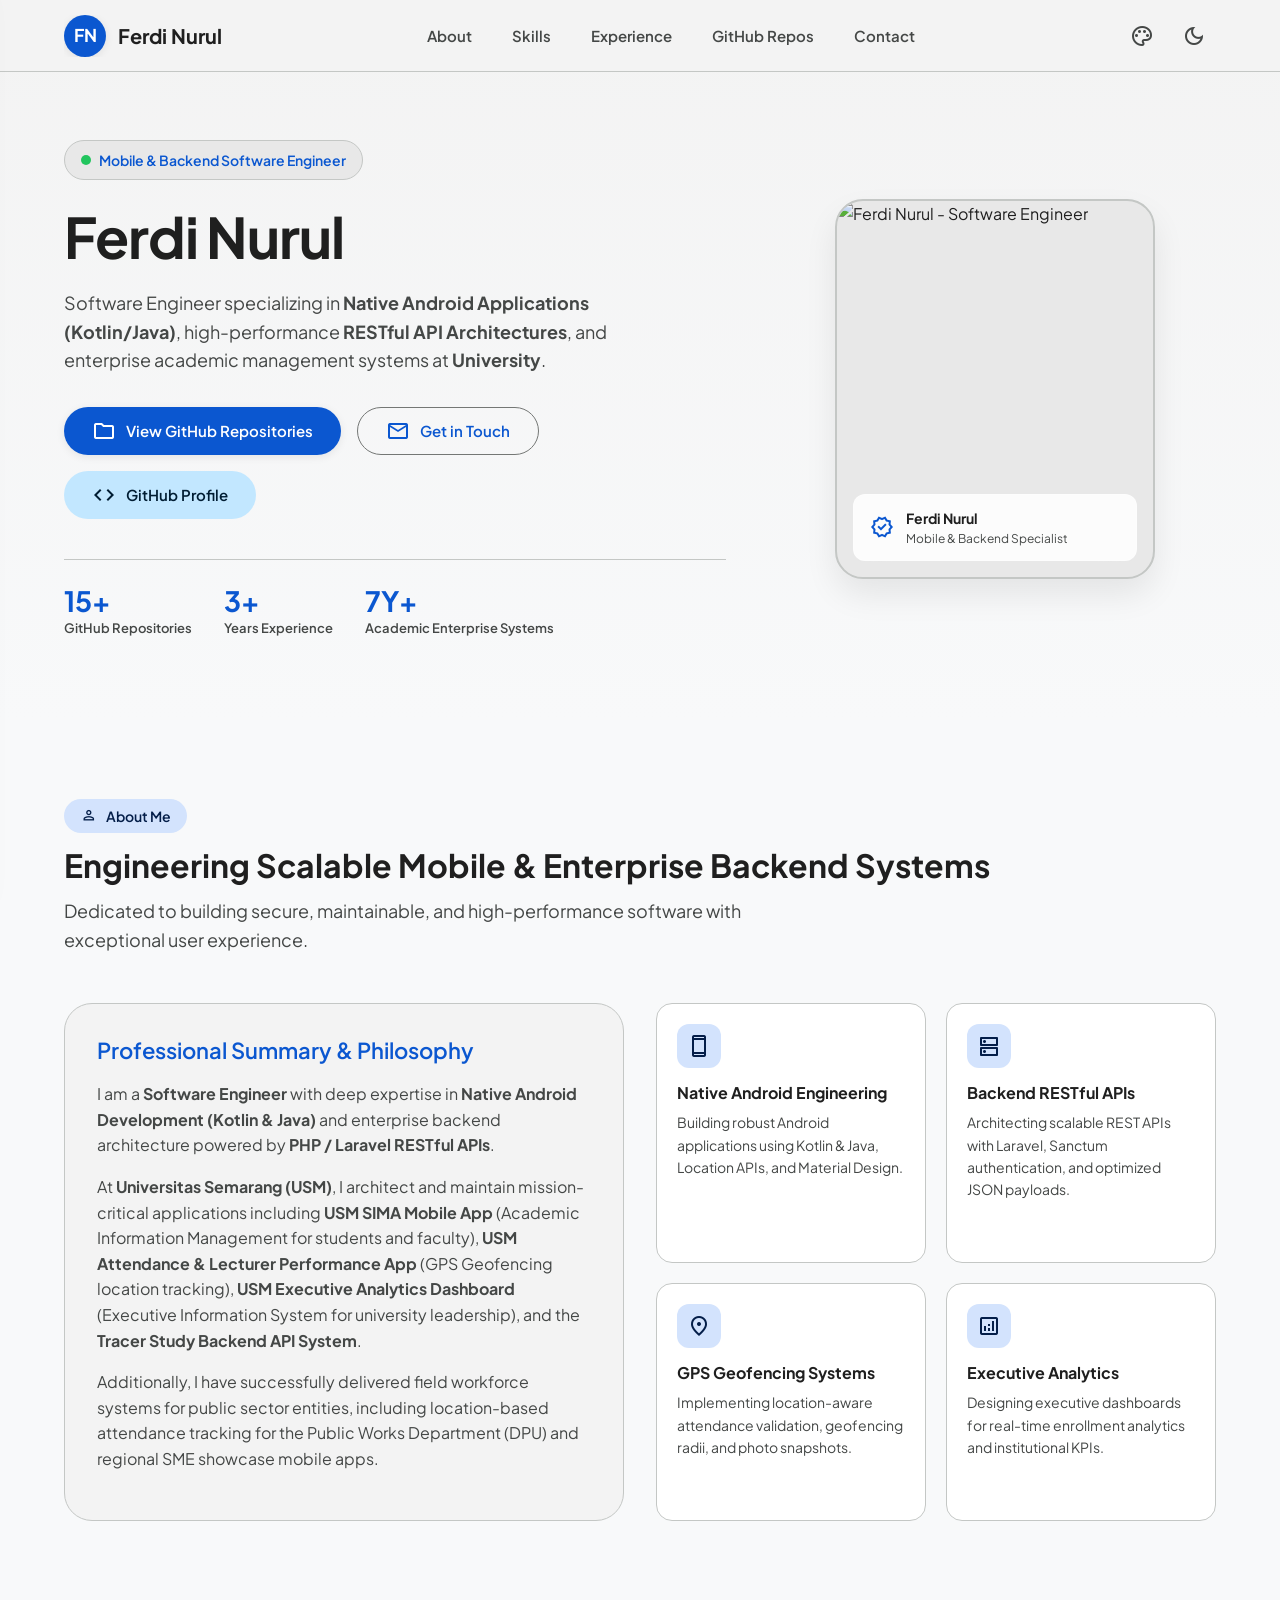
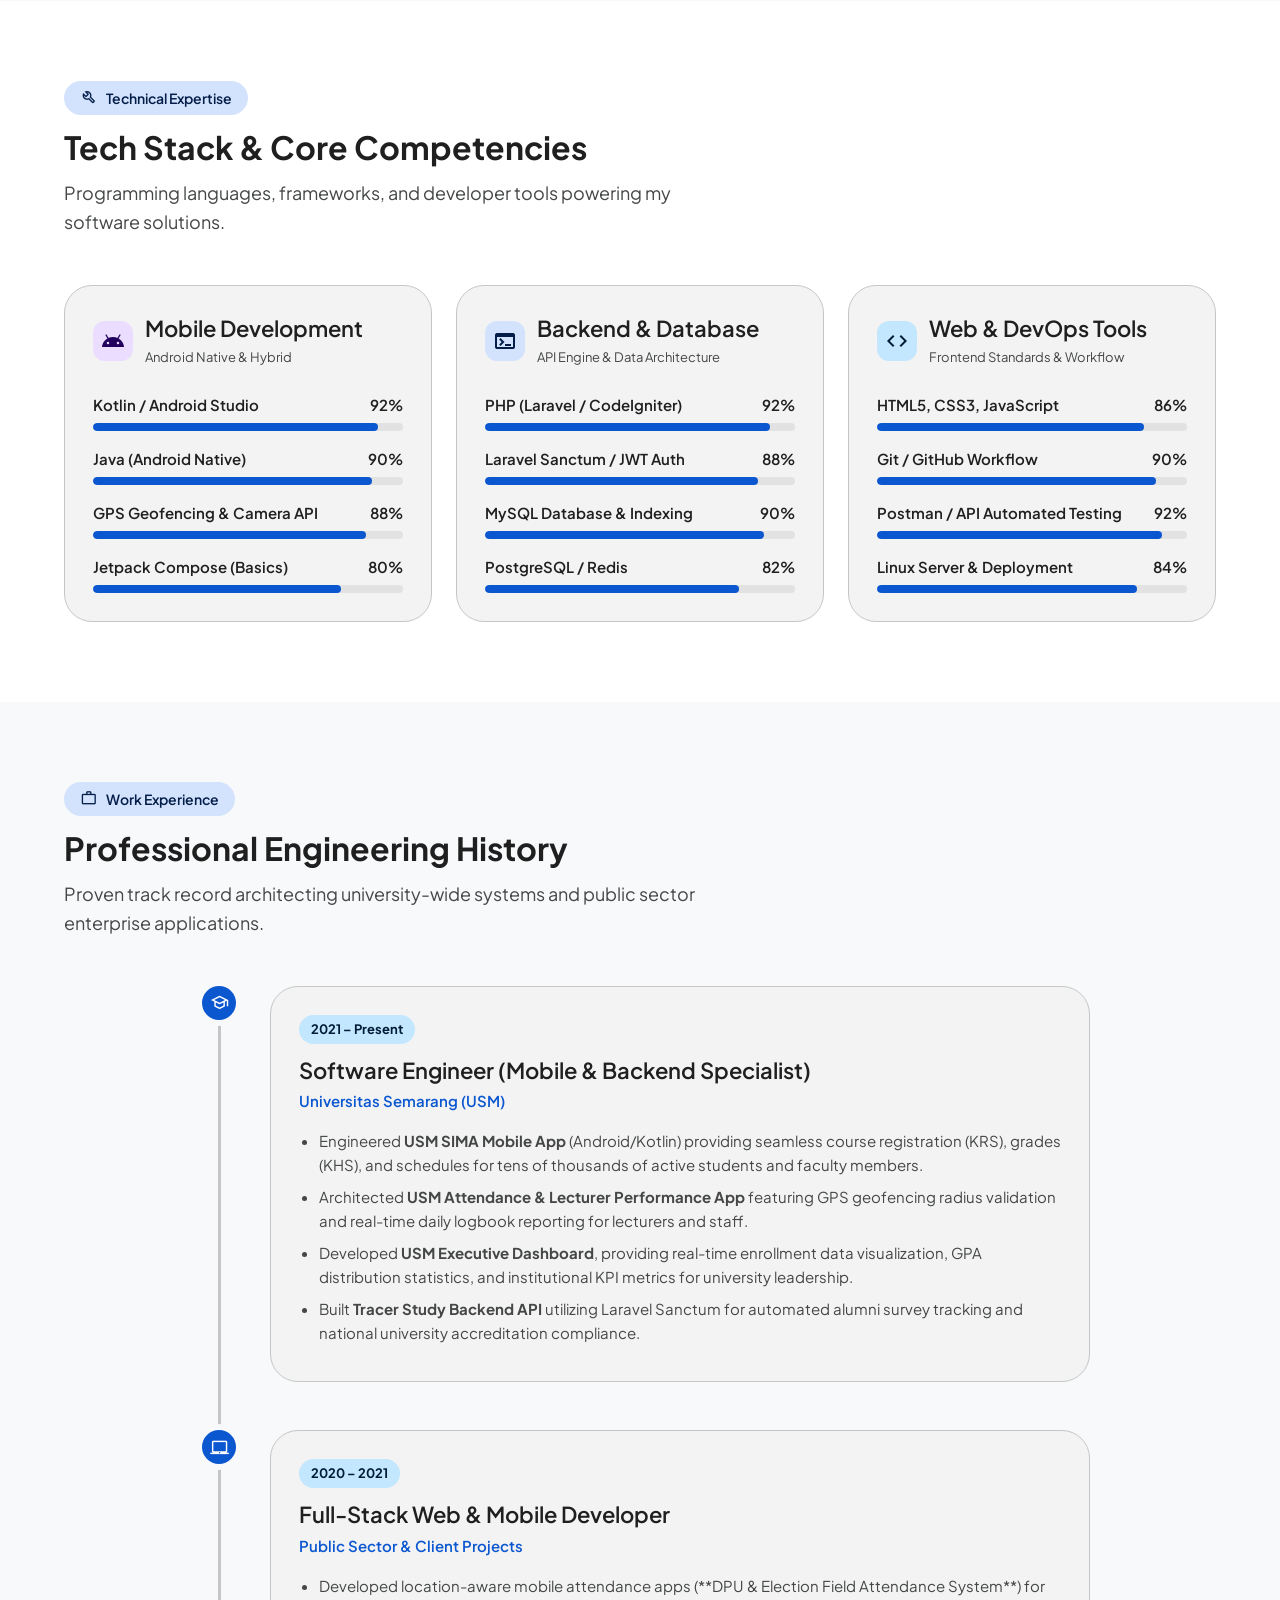
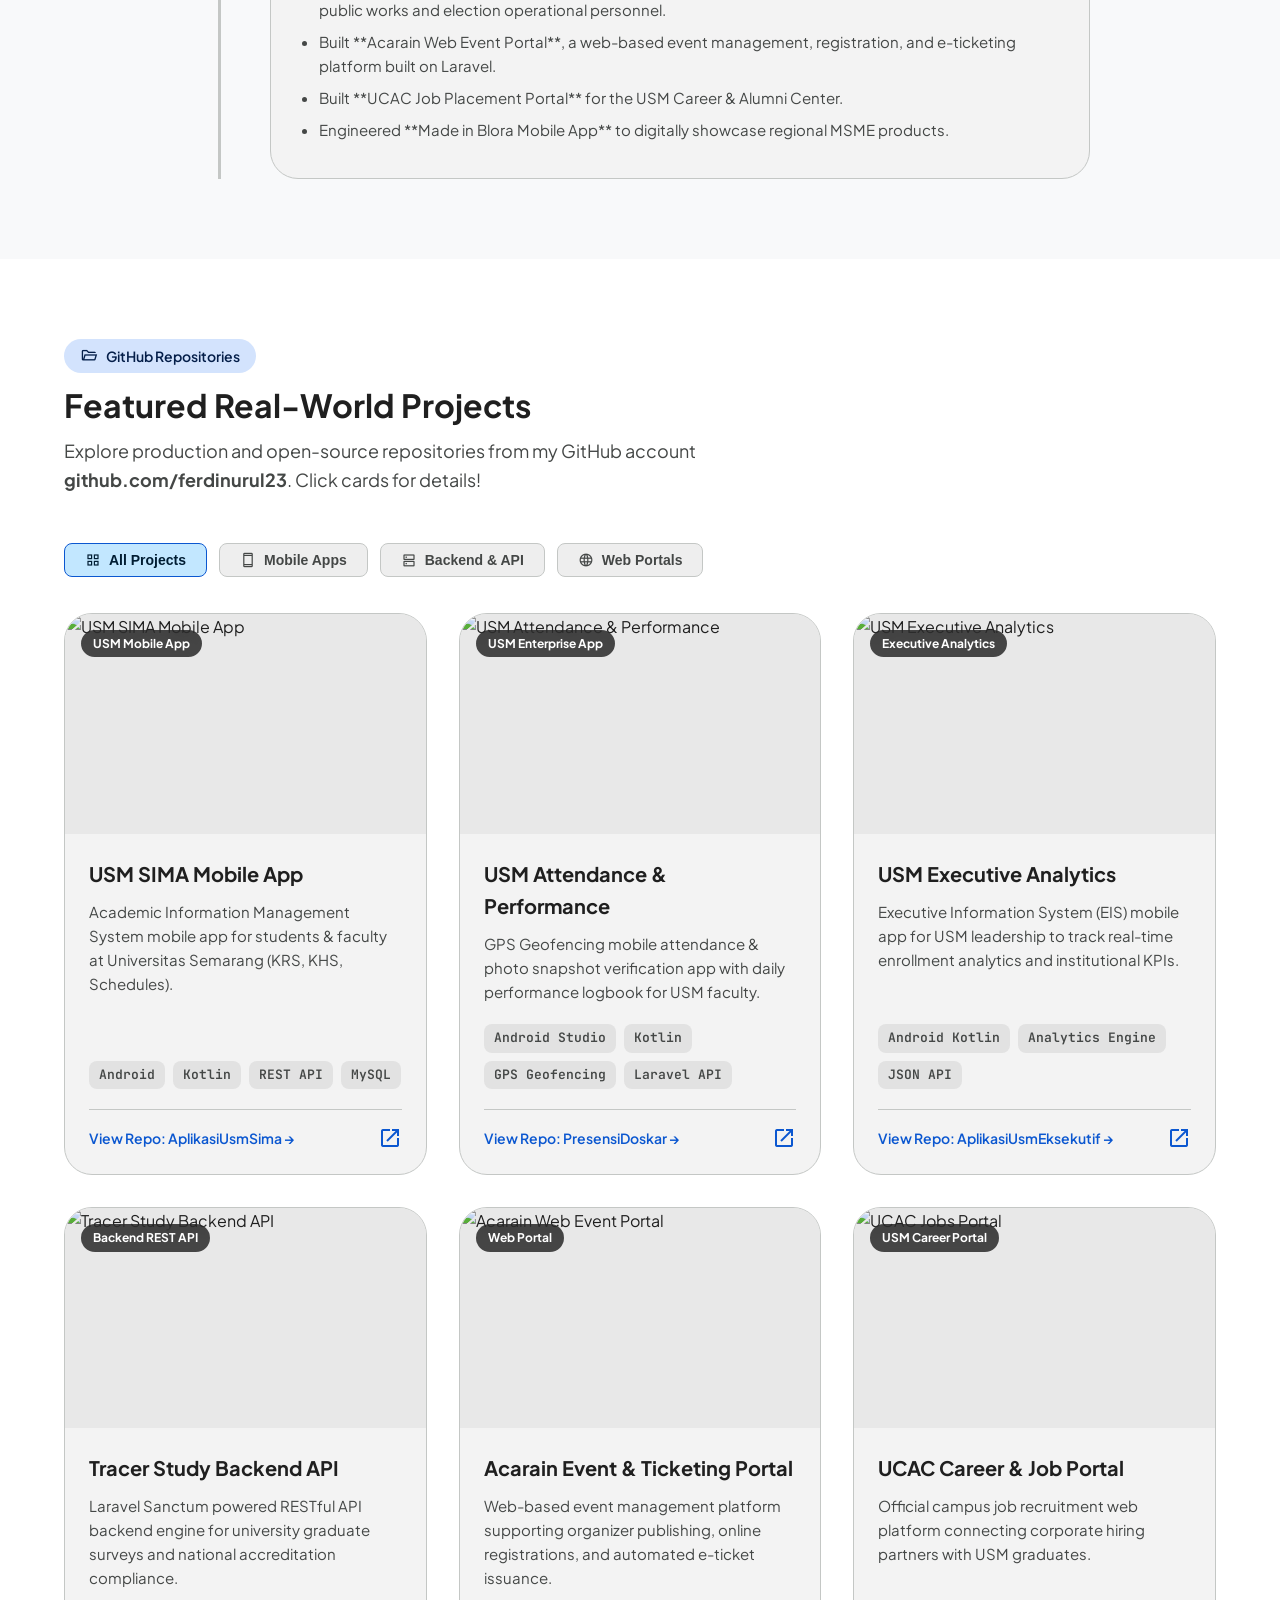
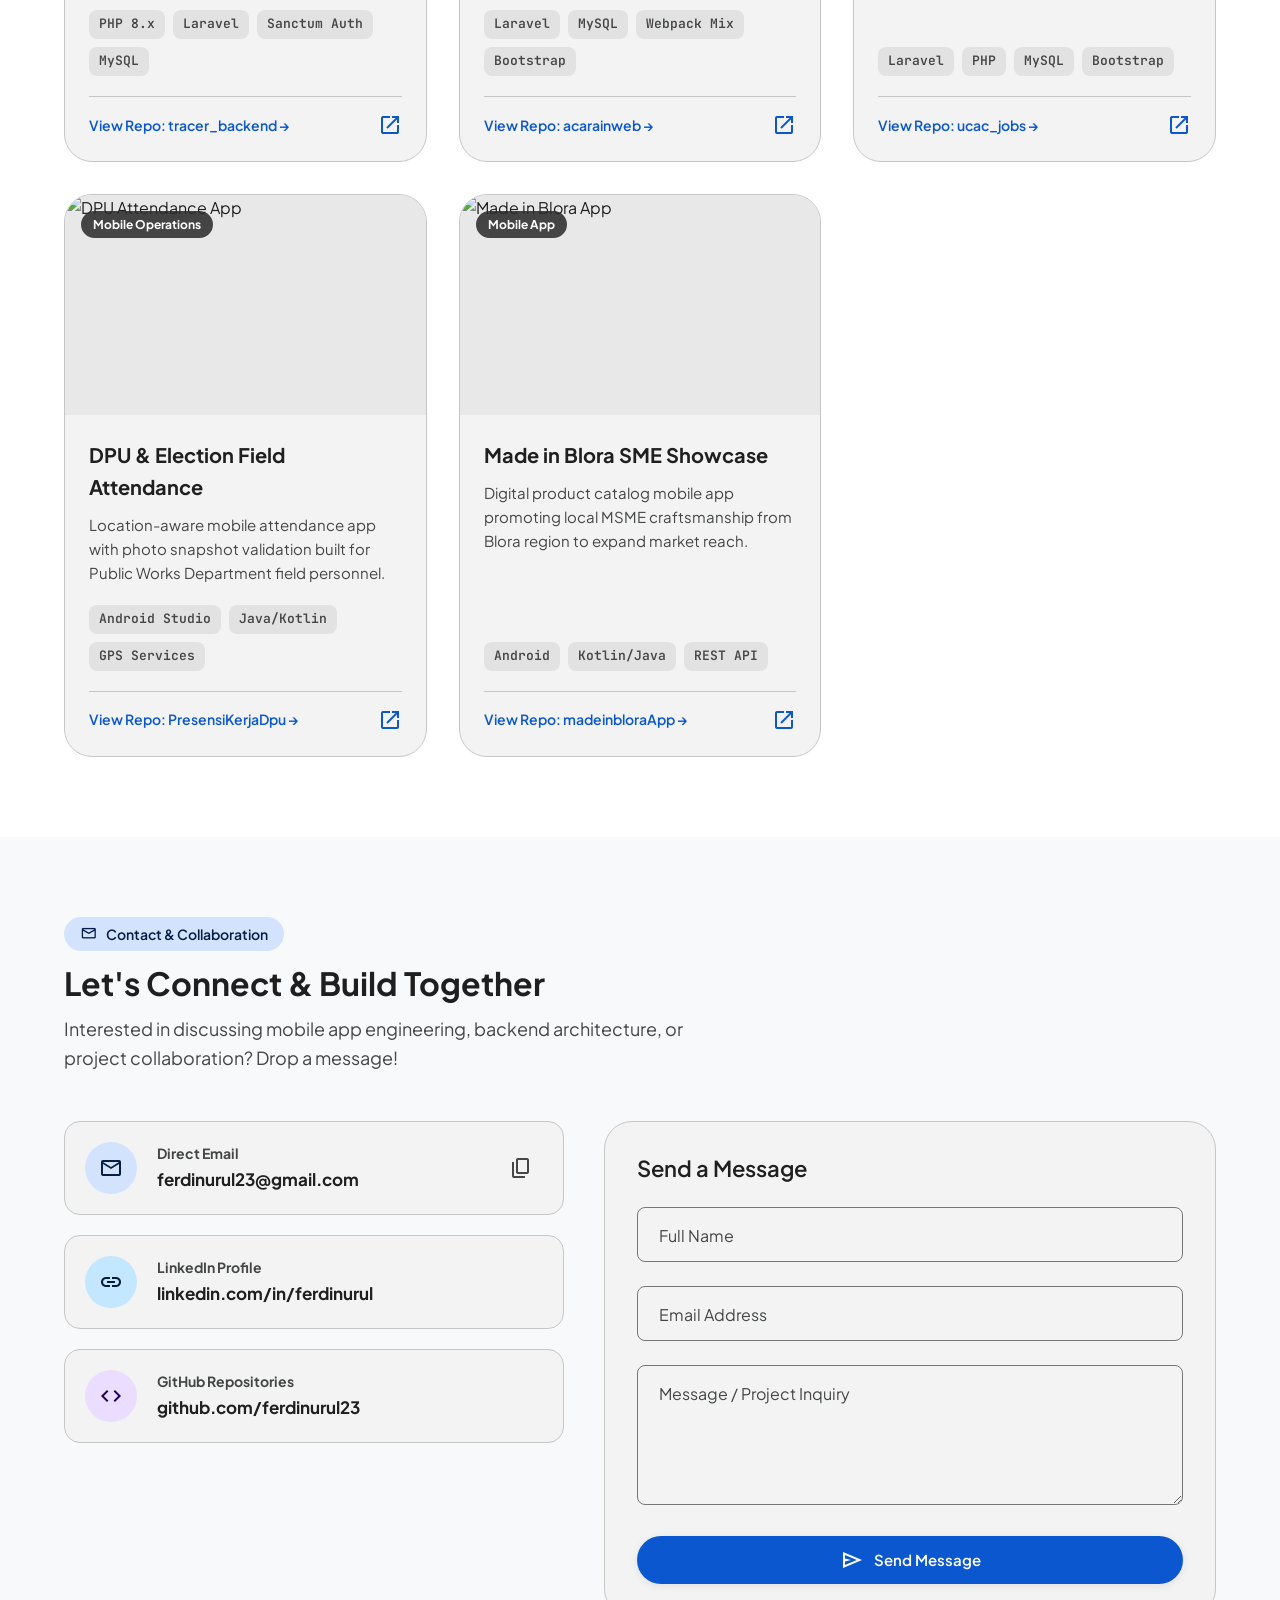
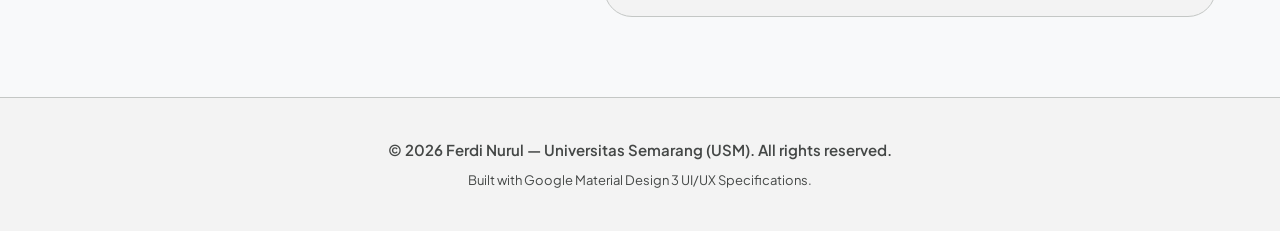
==== index.html @ 30268e29 "Remove unused images and update portfolio thumbnails in index.html" ====
<!DOCTYPE html>
<html lang="en">
<head>
  <meta charset="UTF-8" />
  <meta name="viewport" content="width=device-width, initial-scale=1.0" />
  <meta name="description" content="Professional Portfolio of Ferdi Nurul - Software Engineer specializing in Native Android Development (Kotlin/Java), Enterprise Backend Systems, and High-Performance RESTful APIs." />
  <meta name="keywords" content="Ferdi Nurul, Software Engineer, Mobile Developer, Backend Engineer, Android, Kotlin, Laravel, PHP, REST API, Indonesia, Portfolio" />
  <meta name="author" content="Ferdi Nurul" />

  <!-- Open Graph / Social Media -->
  <meta property="og:type" content="website" />
  <meta property="og:url" content="https://ferdinurul23.github.io/" />
  <meta property="og:title" content="Ferdi Nurul Portfolio" />
  <meta property="og:description" content="Professional Portfolio of Ferdi Nurul - Software Engineer specializing in Native Android Development (Kotlin/Java), Enterprise Backend Systems, and High-Performance RESTful APIs." />
  <meta property="og:image" content="https://ferdinurul23.github.io/assets/img/profile2.png" />

  <title>Ferdi Nurul</title>

  <!-- Google Fonts & Material Symbols -->
  <link rel="preconnect" href="https://fonts.googleapis.com">
  <link rel="preconnect" href="https://fonts.gstatic.com" crossorigin>
  <link href="https://fonts.googleapis.com/css2?family=JetBrains+Mono:wght@400;600&family=Plus+Jakarta+Sans:wght@400;500;600;700;800&display=swap" rel="stylesheet">
  <link rel="stylesheet" href="https://fonts.googleapis.com/css2?family=Material+Symbols+Outlined:opsz,wght,FILL,GRAD@24,400,0,0" />

  <!-- Material Design 3 Design System -->
  <link rel="stylesheet" href="assets/css/style.css" />

  <!-- Schema.org Person Structured Data -->
  <script type="application/ld+json">
  {
    "@context": "https://schema.org",
    "@type": "Person",
    "name": "Ferdi Nurul",
    "jobTitle": "Software Engineer (Mobile & Backend Specialist)",
    "worksFor": {
      "@type": "EducationalOrganization",
      "name": "Universitas Semarang"
    },
    "url": "https://ferdinurul23.github.io/",
    "sameAs": [
      "https://www.linkedin.com/in/ferdinurul/",
      "https://github.com/ferdinurul23"
    ],
    "knowsAbout": ["Android Development", "Kotlin", "Java", "PHP", "Laravel", "REST API", "MySQL", "PostgreSQL", "Geofencing GPS"]
  }
  </script>
</head>
<body>

  <!-- ==========================================
       1. M3 TOP APP BAR & NAVIGATION
       ========================================== -->
  <header id="top-app-bar" class="md-top-app-bar">
    <div class="container top-bar-container">
      <a href="#hero" class="brand-logo md-ripple">
        <div class="logo-avatar">FN</div>
        <span>Ferdi Nurul</span>
      </a>

      <!-- Desktop Navigation Links -->
      <nav aria-label="Main Navigation">
        <ul class="nav-links">
          <li><a href="#about" class="nav-link md-ripple">About</a></li>
          <li><a href="#skills" class="nav-link md-ripple">Skills</a></li>
          <li><a href="#experience" class="nav-link md-ripple">Experience</a></li>
          <li><a href="#projects" class="nav-link md-ripple">GitHub Repos</a></li>
          <li><a href="#contact" class="nav-link md-ripple">Contact</a></li>
        </ul>
      </nav>

      <!-- Action Buttons -->
      <div class="top-actions">
        <button id="palette-btn" class="icon-btn md-ripple" title="Select Material You Color Theme" aria-label="Select Material You Color Theme">
          <span class="material-symbols-outlined">palette</span>
        </button>

        <!-- Dynamic Color Popover Menu -->
        <div id="palette-popover" class="palette-popover">
          <button class="palette-item md-ripple" data-palette-val="default">
            <span class="color-dot" style="background: #0b57d0;"></span>
            <span>Google Blue</span>
          </button>
          <button class="palette-item md-ripple" data-palette-val="teal">
            <span class="color-dot" style="background: #006a60;"></span>
            <span>Cyan Teal</span>
          </button>
          <button class="palette-item md-ripple" data-palette-val="emerald">
            <span class="color-dot" style="background: #1b6c43;"></span>
            <span>Emerald Green</span>
          </button>
          <button class="palette-item md-ripple" data-palette-val="purple">
            <span class="color-dot" style="background: #6750a4;"></span>
            <span>Royal Purple</span>
          </button>
          <button class="palette-item md-ripple" data-palette-val="amber">
            <span class="color-dot" style="background: #7a5900;"></span>
            <span>Warm Amber</span>
          </button>
        </div>

        <button id="theme-toggle-btn" class="icon-btn md-ripple" title="Toggle Light/Dark Theme" aria-label="Toggle Theme Mode">
          <span id="theme-toggle-icon" class="material-symbols-outlined">dark_mode</span>
        </button>

        <button id="mobile-drawer-toggle" class="icon-btn mobile-nav-toggle md-ripple" aria-label="Open Mobile Menu">
          <span class="material-symbols-outlined">menu</span>
        </button>
      </div>
    </div>
  </header>

  <!-- Mobile Navigation Drawer -->
  <div id="mobile-drawer-scrim" class="mobile-drawer-scrim"></div>
  <aside id="mobile-drawer" class="mobile-drawer">
    <div class="brand-logo" style="margin-bottom: 16px;">
      <div class="logo-avatar">FN</div>
      <span>Ferdi Nurul</span>
    </div>
    <a href="#about" class="nav-link drawer-link md-ripple">About</a>
    <a href="#skills" class="nav-link drawer-link md-ripple">Skills</a>
    <a href="#experience" class="nav-link drawer-link md-ripple">Experience</a>
    <a href="#projects" class="nav-link drawer-link md-ripple">GitHub Repos</a>
    <a href="#contact" class="nav-link drawer-link md-ripple">Contact</a>
  </aside>

  <!-- ==========================================
       2. HERO SECTION
       ========================================== -->
  <section id="hero" class="hero-section">
    <div class="container hero-grid">
      
      <!-- Text & Call to Action -->
      <div class="hero-text-content">
        <div class="status-badge">
          <span class="pulse-dot"></span>
          <span>Mobile & Backend Software Engineer</span>
        </div>

        <h1 class="md-display-large hero-headline">
          Ferdi Nurul
        </h1>

        <p class="md-body-large hero-subtitle">
          Software Engineer specializing in <strong>Native Android Applications (Kotlin/Java)</strong>, 
          high-performance <strong>RESTful API Architectures</strong>, and enterprise academic management systems at <strong>University</strong>.
        </p>

        <div class="hero-cta-group">
          <a href="#projects" class="btn-m3 btn-m3-filled md-ripple">
            <span class="material-symbols-outlined">folder</span>
            <span>View GitHub Repositories</span>
          </a>
          <a href="#contact" class="btn-m3 btn-m3-outlined md-ripple">
            <span class="material-symbols-outlined">mail</span>
            <span>Get in Touch</span>
          </a>
          <a href="https://github.com/ferdinurul23" target="_blank" class="btn-m3 btn-m3-tonal md-ripple" rel="noopener noreferrer">
            <span class="material-symbols-outlined">code</span>
            <span>GitHub Profile</span>
          </a>
        </div>

        <!-- Quick Stats -->
        <div class="hero-stats">
          <div class="stat-item">
            <span class="stat-number">15+</span>
            <span class="stat-label">GitHub Repositories</span>
          </div>
          <div class="stat-item">
            <span class="stat-number">3+</span>
            <span class="stat-label">Years Experience</span>
          </div>
          <div class="stat-item">
            <span class="stat-number">7Y+</span>
            <span class="stat-label">Academic Enterprise Systems</span>
          </div>
        </div>
      </div>

      <!-- Profile Visual Card -->
      <div class="hero-avatar-card">
        <div class="avatar-wrapper">
          <img src="assets/img/profile2.png" alt="Ferdi Nurul - Software Engineer" class="avatar-img" />
          <div class="avatar-badge">
            <span class="material-symbols-outlined" style="color: var(--md-sys-color-primary);">verified</span>
            <div>
              <div style="font-weight: 700; font-size: 0.875rem;">Ferdi Nurul</div>
              <div style="font-size: 0.75rem; color: var(--md-sys-color-on-surface-variant);">Mobile & Backend Specialist</div>
            </div>
          </div>
        </div>
      </div>

    </div>
  </section>

  <!-- ==========================================
       3. ABOUT SECTION ("ABOUT ME")
       ========================================== -->
  <section id="about" class="section">
    <div class="container">
      <div class="section-title-wrap">
        <div class="section-badge">
          <span class="material-symbols-outlined" style="font-size: 1.1rem;">person</span>
          <span>About Me</span>
        </div>
        <h2 class="md-headline-large section-title">Engineering Scalable Mobile & Enterprise Backend Systems</h2>
        <p class="md-body-large section-subtitle">
          Dedicated to building secure, maintainable, and high-performance software with exceptional user experience.
        </p>
      </div>

      <div class="about-grid">
        <!-- Bio Card -->
        <div class="m3-card about-bio">
          <h3 class="md-title-large" style="margin-bottom: 16px; color: var(--md-sys-color-primary);">
            Professional Summary & Philosophy
          </h3>
          <p>
            I am a <strong>Software Engineer</strong> with deep expertise in <strong>Native Android Development (Kotlin & Java)</strong> and enterprise backend architecture powered by <strong>PHP / Laravel RESTful APIs</strong>.
          </p>
          <p>
            At <strong>Universitas Semarang (USM)</strong>, I architect and maintain mission-critical applications including <strong>USM SIMA Mobile App</strong> (Academic Information Management for students and faculty), <strong>USM Attendance & Lecturer Performance App</strong> (GPS Geofencing location tracking), <strong>USM Executive Analytics Dashboard</strong> (Executive Information System for university leadership), and the <strong>Tracer Study Backend API System</strong>.
          </p>
          <p>
            Additionally, I have successfully delivered field workforce systems for public sector entities, including location-based attendance tracking for the Public Works Department (DPU) and regional SME showcase mobile apps.
          </p>
        </div>

        <!-- Core Strengths Grid -->
        <div class="highlights-grid">
          <div class="highlight-item">
            <div class="highlight-icon">
              <span class="material-symbols-outlined">smartphone</span>
            </div>
            <h4 class="highlight-title">Native Android Engineering</h4>
            <p class="highlight-desc">Building robust Android applications using Kotlin & Java, Location APIs, and Material Design.</p>
          </div>

          <div class="highlight-item">
            <div class="highlight-icon">
              <span class="material-symbols-outlined">dns</span>
            </div>
            <h4 class="highlight-title">Backend RESTful APIs</h4>
            <p class="highlight-desc">Architecting scalable REST APIs with Laravel, Sanctum authentication, and optimized JSON payloads.</p>
          </div>

          <div class="highlight-item">
            <div class="highlight-icon">
              <span class="material-symbols-outlined">location_on</span>
            </div>
            <h4 class="highlight-title">GPS Geofencing Systems</h4>
            <p class="highlight-desc">Implementing location-aware attendance validation, geofencing radii, and photo snapshots.</p>
          </div>

          <div class="highlight-item">
            <div class="highlight-icon">
              <span class="material-symbols-outlined">analytics</span>
            </div>
            <h4 class="highlight-title">Executive Analytics</h4>
            <p class="highlight-desc">Designing executive dashboards for real-time enrollment analytics and institutional KPIs.</p>
          </div>
        </div>
      </div>
    </div>
  </section>

  <!-- ==========================================
       4. SKILLS SECTION ("TECHNICAL EXPERTISE")
       ========================================== -->
  <section id="skills" class="section" style="background-color: var(--md-sys-color-surface-container-lowest);">
    <div class="container">
      <div class="section-title-wrap">
        <div class="section-badge">
          <span class="material-symbols-outlined" style="font-size: 1.1rem;">build</span>
          <span>Technical Expertise</span>
        </div>
        <h2 class="md-headline-large section-title">Tech Stack & Core Competencies</h2>
        <p class="md-body-large section-subtitle">
          Programming languages, frameworks, and developer tools powering my software solutions.
        </p>
      </div>

      <div class="skills-grid">
        
        <!-- Card 1: Mobile Development -->
        <div class="skill-category-card">
          <div class="skill-card-header">
            <div class="skill-icon-box">
              <span class="material-symbols-outlined">android</span>
            </div>
            <div>
              <h3 class="md-title-large">Mobile Development</h3>
              <span style="font-size: 0.8125rem; color: var(--md-sys-color-on-surface-variant);">Android Native & Hybrid</span>
            </div>
          </div>
          <div class="skill-list">
            <div class="skill-item-row">
              <div class="skill-info"><span>Kotlin / Android Studio</span><span>92%</span></div>
              <div class="skill-progress-bg"><div class="skill-progress-bar" style="width: 92%;"></div></div>
            </div>
            <div class="skill-item-row">
              <div class="skill-info"><span>Java (Android Native)</span><span>90%</span></div>
              <div class="skill-progress-bg"><div class="skill-progress-bar" style="width: 90%;"></div></div>
            </div>
            <div class="skill-item-row">
              <div class="skill-info"><span>GPS Geofencing & Camera API</span><span>88%</span></div>
              <div class="skill-progress-bg"><div class="skill-progress-bar" style="width: 88%;"></div></div>
            </div>
            <div class="skill-item-row">
              <div class="skill-info"><span>Jetpack Compose (Basics)</span><span>80%</span></div>
              <div class="skill-progress-bg"><div class="skill-progress-bar" style="width: 80%;"></div></div>
            </div>
          </div>
        </div>

        <!-- Card 2: Backend Development & API -->
        <div class="skill-category-card">
          <div class="skill-card-header">
            <div class="skill-icon-box" style="background-color: var(--md-sys-color-primary-container); color: var(--md-sys-color-on-primary-container);">
              <span class="material-symbols-outlined">terminal</span>
            </div>
            <div>
              <h3 class="md-title-large">Backend & Database</h3>
              <span style="font-size: 0.8125rem; color: var(--md-sys-color-on-surface-variant);">API Engine & Data Architecture</span>
            </div>
          </div>
          <div class="skill-list">
            <div class="skill-item-row">
              <div class="skill-info"><span>PHP (Laravel / CodeIgniter)</span><span>92%</span></div>
              <div class="skill-progress-bg"><div class="skill-progress-bar" style="width: 92%;"></div></div>
            </div>
            <div class="skill-item-row">
              <div class="skill-info"><span>Laravel Sanctum / JWT Auth</span><span>88%</span></div>
              <div class="skill-progress-bg"><div class="skill-progress-bar" style="width: 88%;"></div></div>
            </div>
            <div class="skill-item-row">
              <div class="skill-info"><span>MySQL Database & Indexing</span><span>90%</span></div>
              <div class="skill-progress-bg"><div class="skill-progress-bar" style="width: 90%;"></div></div>
            </div>
            <div class="skill-item-row">
              <div class="skill-info"><span>PostgreSQL / Redis</span><span>82%</span></div>
              <div class="skill-progress-bg"><div class="skill-progress-bar" style="width: 82%;"></div></div>
            </div>
          </div>
        </div>

        <!-- Card 3: Web & Tools -->
        <div class="skill-category-card">
          <div class="skill-card-header">
            <div class="skill-icon-box" style="background-color: var(--md-sys-color-secondary-container); color: var(--md-sys-color-on-secondary-container);">
              <span class="material-symbols-outlined">code</span>
            </div>
            <div>
              <h3 class="md-title-large">Web & DevOps Tools</h3>
              <span style="font-size: 0.8125rem; color: var(--md-sys-color-on-surface-variant);">Frontend Standards & Workflow</span>
            </div>
          </div>
          <div class="skill-list">
            <div class="skill-item-row">
              <div class="skill-info"><span>HTML5, CSS3, JavaScript</span><span>86%</span></div>
              <div class="skill-progress-bg"><div class="skill-progress-bar" style="width: 86%;"></div></div>
            </div>
            <div class="skill-item-row">
              <div class="skill-info"><span>Git / GitHub Workflow</span><span>90%</span></div>
              <div class="skill-progress-bg"><div class="skill-progress-bar" style="width: 90%;"></div></div>
            </div>
            <div class="skill-item-row">
              <div class="skill-info"><span>Postman / API Automated Testing</span><span>92%</span></div>
              <div class="skill-progress-bg"><div class="skill-progress-bar" style="width: 92%;"></div></div>
            </div>
            <div class="skill-item-row">
              <div class="skill-info"><span>Linux Server & Deployment</span><span>84%</span></div>
              <div class="skill-progress-bg"><div class="skill-progress-bar" style="width: 84%;"></div></div>
            </div>
          </div>
        </div>

      </div>
    </div>
  </section>

  <!-- ==========================================
       5. EXPERIENCE TIMELINE ("WORK EXPERIENCE")
       ========================================== -->
  <section id="experience" class="section">
    <div class="container">
      <div class="section-title-wrap">
        <div class="section-badge">
          <span class="material-symbols-outlined" style="font-size: 1.1rem;">work</span>
          <span>Work Experience</span>
        </div>
        <h2 class="md-headline-large section-title">Professional Engineering History</h2>
        <p class="md-body-large section-subtitle">
          Proven track record architecting university-wide systems and public sector enterprise applications.
        </p>
      </div>

      <div class="timeline-container">

        <!-- Experience 1 -->
        <div class="timeline-item">
          <div class="timeline-node">
            <span class="material-symbols-outlined" style="font-size: 1.2rem;">school</span>
          </div>
          <div class="timeline-content-card">
            <span class="timeline-badge">2021 – Present</span>
            <h3 class="md-title-large timeline-role">Software Engineer (Mobile & Backend Specialist)</h3>
            <div class="timeline-company">Universitas Semarang (USM)</div>
            <ul class="timeline-bullet-list">
              <li>Engineered <strong>USM SIMA Mobile App</strong> (Android/Kotlin) providing seamless course registration (KRS), grades (KHS), and schedules for tens of thousands of active students and faculty members.</li>
              <li>Architected <strong>USM Attendance & Lecturer Performance App</strong> featuring GPS geofencing radius validation and real-time daily logbook reporting for lecturers and staff.</li>
              <li>Developed <strong>USM Executive Dashboard</strong>, providing real-time enrollment data visualization, GPA distribution statistics, and institutional KPI metrics for university leadership.</li>
              <li>Built <strong>Tracer Study Backend API</strong> utilizing Laravel Sanctum for automated alumni survey tracking and national university accreditation compliance.</li>
            </ul>
          </div>
        </div>

        <!-- Experience 2 -->
        <div class="timeline-item">
          <div class="timeline-node">
            <span class="material-symbols-outlined" style="font-size: 1.2rem;">laptop_mac</span>
          </div>
          <div class="timeline-content-card">
            <span class="timeline-badge">2020 – 2021</span>
            <h3 class="md-title-large timeline-role">Full-Stack Web & Mobile Developer</h3>
            <div class="timeline-company">Public Sector & Client Projects</div>
            <ul class="timeline-bullet-list">
              <li>Developed location-aware mobile attendance apps (**DPU & Election Field Attendance System**) for public works and election operational personnel.</li>
              <li>Built **Acarain Web Event Portal**, a web-based event management, registration, and e-ticketing platform built on Laravel.</li>
              <li>Built **UCAC Job Placement Portal** for the USM Career & Alumni Center.</li>
              <li>Engineered **Made in Blora Mobile App** to digitally showcase regional MSME products.</li>
            </ul>
          </div>
        </div>

      </div>
    </div>
  </section>

  <!-- ==========================================
       6. PROJECTS SHOWCASE ("FEATURED GITHUB REPOSITORIES")
       ========================================== -->
  <section id="projects" class="section" style="background-color: var(--md-sys-color-surface-container-lowest);">
    <div class="container">
      <div class="section-title-wrap">
        <div class="section-badge">
          <span class="material-symbols-outlined" style="font-size: 1.1rem;">folder_open</span>
          <span>GitHub Repositories</span>
        </div>
        <h2 class="md-headline-large section-title">Featured Real-World Projects</h2>
        <p class="md-body-large section-subtitle">
          Explore production and open-source repositories from my GitHub account <strong>github.com/ferdinurul23</strong>. Click cards for details!
        </p>
      </div>

      <!-- Filter Chips -->
      <div class="filter-chips-wrapper">
        <button class="m3-chip project-chip active md-ripple" data-filter="all">
          <span class="material-symbols-outlined" style="font-size: 1rem;">grid_view</span>
          <span>All Projects</span>
        </button>
        <button class="m3-chip project-chip md-ripple" data-filter="mobile">
          <span class="material-symbols-outlined" style="font-size: 1rem;">smartphone</span>
          <span>Mobile Apps</span>
        </button>
        <button class="m3-chip project-chip md-ripple" data-filter="backend">
          <span class="material-symbols-outlined" style="font-size: 1rem;">dns</span>
          <span>Backend & API</span>
        </button>
        <button class="m3-chip project-chip md-ripple" data-filter="web">
          <span class="material-symbols-outlined" style="font-size: 1rem;">language</span>
          <span>Web Portals</span>
        </button>
      </div>

      <!-- Projects Grid -->
      <div class="projects-grid">
        
        <!-- Repo 1: USM SIMA Mobile -->
        <article class="project-card md-ripple" data-category="mobile" data-project-id="sima">
          <div class="project-thumb-box">
            <img src="assets/img/thumbnail-akademik.png" alt="USM SIMA Mobile App" class="project-thumb-img" />
            <span class="project-tag-overlay">USM Mobile App</span>
          </div>
          <div class="project-body">
            <h3 class="project-title">USM SIMA Mobile App</h3>
            <p class="project-desc">
              Academic Information Management System mobile app for students & faculty at Universitas Semarang (KRS, KHS, Schedules).
            </p>
            <div class="project-tech-tags">
              <span class="tech-tag">Android</span>
              <span class="tech-tag">Kotlin</span>
              <span class="tech-tag">REST API</span>
              <span class="tech-tag">MySQL</span>
            </div>
            <div class="project-footer">
              <span style="font-size: 0.875rem; color: var(--md-sys-color-primary); font-weight: 600;">View Repo: AplikasiUsmSima →</span>
              <span class="material-symbols-outlined" style="color: var(--md-sys-color-primary);">open_in_new</span>
            </div>
          </div>
        </article>

        <!-- Repo 2: USM Attendance & Lecturer Performance -->
        <article class="project-card md-ripple" data-category="mobile" data-project-id="presensi_doskar">
          <div class="project-thumb-box">
            <img src="assets/img/thumbnail-akademik.png" alt="USM Attendance & Performance" class="project-thumb-img" />
            <span class="project-tag-overlay">USM Enterprise App</span>
          </div>
          <div class="project-body">
            <h3 class="project-title">USM Attendance & Performance</h3>
            <p class="project-desc">
              GPS Geofencing mobile attendance & photo snapshot verification app with daily performance logbook for USM faculty.
            </p>
            <div class="project-tech-tags">
              <span class="tech-tag">Android Studio</span>
              <span class="tech-tag">Kotlin</span>
              <span class="tech-tag">GPS Geofencing</span>
              <span class="tech-tag">Laravel API</span>
            </div>
            <div class="project-footer">
              <span style="font-size: 0.875rem; color: var(--md-sys-color-primary); font-weight: 600;">View Repo: PresensiDoskar →</span>
              <span class="material-symbols-outlined" style="color: var(--md-sys-color-primary);">open_in_new</span>
            </div>
          </div>
        </article>

        <!-- Repo 3: USM Executive Dashboard -->
        <article class="project-card md-ripple" data-category="mobile" data-project-id="usm_eksekutif">
          <div class="project-thumb-box">
            <img src="assets/img/thumbnail-mobile-presensi.png" alt="USM Executive Analytics" class="project-thumb-img" />
            <span class="project-tag-overlay">Executive Analytics</span>
          </div>
          <div class="project-body">
            <h3 class="project-title">USM Executive Analytics</h3>
            <p class="project-desc">
              Executive Information System (EIS) mobile app for USM leadership to track real-time enrollment analytics and institutional KPIs.
            </p>
            <div class="project-tech-tags">
              <span class="tech-tag">Android Kotlin</span>
              <span class="tech-tag">Analytics Engine</span>
              <span class="tech-tag">JSON API</span>
            </div>
            <div class="project-footer">
              <span style="font-size: 0.875rem; color: var(--md-sys-color-primary); font-weight: 600;">View Repo: AplikasiUsmEksekutif →</span>
              <span class="material-symbols-outlined" style="color: var(--md-sys-color-primary);">open_in_new</span>
            </div>
          </div>
        </article>

        <!-- Repo 4: Tracer Study Backend -->
        <article class="project-card md-ripple" data-category="backend" data-project-id="tracer_backend">
          <div class="project-thumb-box">
            <img src="assets/img/thumbnail-restful-api.png" alt="Tracer Study Backend API" class="project-thumb-img" />
            <span class="project-tag-overlay">Backend REST API</span>
          </div>
          <div class="project-body">
            <h3 class="project-title">Tracer Study Backend API</h3>
            <p class="project-desc">
              Laravel Sanctum powered RESTful API backend engine for university graduate surveys and national accreditation compliance.
            </p>
            <div class="project-tech-tags">
              <span class="tech-tag">PHP 8.x</span>
              <span class="tech-tag">Laravel</span>
              <span class="tech-tag">Sanctum Auth</span>
              <span class="tech-tag">MySQL</span>
            </div>
            <div class="project-footer">
              <span style="font-size: 0.875rem; color: var(--md-sys-color-primary); font-weight: 600;">View Repo: tracer_backend →</span>
              <span class="material-symbols-outlined" style="color: var(--md-sys-color-primary);">open_in_new</span>
            </div>
          </div>
        </article>

        <!-- Repo 5: Acarain Web -->
        <article class="project-card md-ripple" data-category="web" data-project-id="acarain">
          <div class="project-thumb-box">
            <img src="assets/img/thumbnail-akademik.png" alt="Acarain Web Event Portal" class="project-thumb-img" />
            <span class="project-tag-overlay">Web Portal</span>
          </div>
          <div class="project-body">
            <h3 class="project-title">Acarain Event & Ticketing Portal</h3>
            <p class="project-desc">
              Web-based event management platform supporting organizer publishing, online registrations, and automated e-ticket issuance.
            </p>
            <div class="project-tech-tags">
              <span class="tech-tag">Laravel</span>
              <span class="tech-tag">MySQL</span>
              <span class="tech-tag">Webpack Mix</span>
              <span class="tech-tag">Bootstrap</span>
            </div>
            <div class="project-footer">
              <span style="font-size: 0.875rem; color: var(--md-sys-color-primary); font-weight: 600;">View Repo: acarainweb →</span>
              <span class="material-symbols-outlined" style="color: var(--md-sys-color-primary);">open_in_new</span>
            </div>
          </div>
        </article>

        <!-- Repo 6: UCAC Jobs Portal -->
        <article class="project-card md-ripple" data-category="web" data-project-id="ucac_jobs">
          <div class="project-thumb-box">
            <img src="assets/img/thumbnail-mobile-marketplace.png" alt="UCAC Jobs Portal" class="project-thumb-img" />
            <span class="project-tag-overlay">USM Career Portal</span>
          </div>
          <div class="project-body">
            <h3 class="project-title">UCAC Career & Job Portal</h3>
            <p class="project-desc">
              Official campus job recruitment web platform connecting corporate hiring partners with USM graduates.
            </p>
            <div class="project-tech-tags">
              <span class="tech-tag">Laravel</span>
              <span class="tech-tag">PHP</span>
              <span class="tech-tag">MySQL</span>
              <span class="tech-tag">Bootstrap</span>
            </div>
            <div class="project-footer">
              <span style="font-size: 0.875rem; color: var(--md-sys-color-primary); font-weight: 600;">View Repo: ucac_jobs →</span>
              <span class="material-symbols-outlined" style="color: var(--md-sys-color-primary);">open_in_new</span>
            </div>
          </div>
        </article>

        <!-- Repo 7: Presensi Kerja DPU -->
        <article class="project-card md-ripple" data-category="mobile" data-project-id="presensi_dpu">
          <div class="project-thumb-box">
            <img src="assets/img/thumbnail-mobile-presensi.png" alt="DPU Attendance App" class="project-thumb-img" />
            <span class="project-tag-overlay">Mobile Operations</span>
          </div>
          <div class="project-body">
            <h3 class="project-title">DPU & Election Field Attendance</h3>
            <p class="project-desc">
              Location-aware mobile attendance app with photo snapshot validation built for Public Works Department field personnel.
            </p>
            <div class="project-tech-tags">
              <span class="tech-tag">Android Studio</span>
              <span class="tech-tag">Java/Kotlin</span>
              <span class="tech-tag">GPS Services</span>
            </div>
            <div class="project-footer">
              <span style="font-size: 0.875rem; color: var(--md-sys-color-primary); font-weight: 600;">View Repo: PresensiKerjaDpu →</span>
              <span class="material-symbols-outlined" style="color: var(--md-sys-color-primary);">open_in_new</span>
            </div>
          </div>
        </article>

        <!-- Repo 8: Made in Blora App -->
        <article class="project-card md-ripple" data-category="mobile" data-project-id="madeinblora">
          <div class="project-thumb-box">
            <img src="assets/img/thumbnail-restful-api.png" alt="Made in Blora App" class="project-thumb-img" />
            <span class="project-tag-overlay">Mobile App</span>
          </div>
          <div class="project-body">
            <h3 class="project-title">Made in Blora SME Showcase</h3>
            <p class="project-desc">
              Digital product catalog mobile app promoting local MSME craftsmanship from Blora region to expand market reach.
            </p>
            <div class="project-tech-tags">
              <span class="tech-tag">Android</span>
              <span class="tech-tag">Kotlin/Java</span>
              <span class="tech-tag">REST API</span>
            </div>
            <div class="project-footer">
              <span style="font-size: 0.875rem; color: var(--md-sys-color-primary); font-weight: 600;">View Repo: madeinbloraApp →</span>
              <span class="material-symbols-outlined" style="color: var(--md-sys-color-primary);">open_in_new</span>
            </div>
          </div>
        </article>

      </div>
    </div>
  </section>

  <!-- ==========================================
       7. CONTACT SECTION ("GET IN TOUCH")
       ========================================== -->
  <section id="contact" class="section">
    <div class="container">
      <div class="section-title-wrap">
        <div class="section-badge">
          <span class="material-symbols-outlined" style="font-size: 1.1rem;">mail</span>
          <span>Contact & Collaboration</span>
        </div>
        <h2 class="md-headline-large section-title">Let's Connect & Build Together</h2>
        <p class="md-body-large section-subtitle">
          Interested in discussing mobile app engineering, backend architecture, or project collaboration? Drop a message!
        </p>
      </div>

      <div class="contact-grid">
        
        <!-- Contact Info Cards -->
        <div class="contact-info-list">
          <div class="contact-card-item">
            <div class="contact-icon-wrapper">
              <span class="material-symbols-outlined">mail</span>
            </div>
            <div class="contact-text-box" style="flex-grow: 1;">
              <h4>Direct Email</h4>
              <p>ferdinurul23@gmail.com</p>
            </div>
            <button id="copy-email-btn" class="icon-btn md-ripple" title="Copy Email Address" aria-label="Copy Email Address">
              <span class="material-symbols-outlined">content_copy</span>
            </button>
          </div>

          <a href="https://www.linkedin.com/in/ferdinurul/" target="_blank" class="contact-card-item md-ripple" style="text-decoration: none;" rel="noopener noreferrer">
            <div class="contact-icon-wrapper" style="background-color: var(--md-sys-color-secondary-container); color: var(--md-sys-color-on-secondary-container);">
              <span class="material-symbols-outlined">link</span>
            </div>
            <div class="contact-text-box">
              <h4>LinkedIn Profile</h4>
              <p>linkedin.com/in/ferdinurul</p>
            </div>
          </a>

          <a href="https://github.com/ferdinurul23" target="_blank" class="contact-card-item md-ripple" style="text-decoration: none;" rel="noopener noreferrer">
            <div class="contact-icon-wrapper" style="background-color: var(--md-sys-color-tertiary-container); color: var(--md-sys-color-on-tertiary-container);">
              <span class="material-symbols-outlined">code</span>
            </div>
            <div class="contact-text-box">
              <h4>GitHub Repositories</h4>
              <p>github.com/ferdinurul23</p>
            </div>
          </a>
        </div>

        <!-- M3 Interactive Contact Form -->
        <form id="contact-form" class="m3-card" style="padding: 32px;">
          <h3 class="md-title-large" style="margin-bottom: 24px; color: var(--md-sys-color-on-surface);">Send a Message</h3>
          
          <div class="m3-text-field">
            <input type="text" id="contact-name" class="m3-input" placeholder=" " required />
            <label for="contact-name" class="m3-label">Full Name</label>
          </div>

          <div class="m3-text-field">
            <input type="email" id="contact-email" class="m3-input" placeholder=" " required />
            <label for="contact-email" class="m3-label">Email Address</label>
          </div>

          <div class="m3-text-field">
            <textarea id="contact-message" class="m3-textarea" placeholder=" " required></textarea>
            <label for="contact-message" class="m3-label">Message / Project Inquiry</label>
          </div>

          <button type="submit" class="btn-m3 btn-m3-filled md-ripple" style="width: 100%;">
            <span class="material-symbols-outlined">send</span>
            <span>Send Message</span>
          </button>
        </form>

      </div>
    </div>
  </section>

  <!-- ==========================================
       8. FOOTER
       ========================================== -->
  <footer class="footer">
    <div class="container">
      <p style="margin-bottom: 8px; font-weight: 600;">© 2026 Ferdi Nurul — Universitas Semarang (USM). All rights reserved.</p>
      <p style="font-size: 0.8125rem;">Built with Google Material Design 3 UI/UX Specifications.</p>
    </div>
  </footer>

  <!-- Floating Action Button (Scroll to Top) -->
  <button id="scroll-top-fab" class="m3-fab md-ripple" title="Scroll to Top" aria-label="Scroll to Top" style="display: none;">
    <span class="material-symbols-outlined">keyboard_arrow_up</span>
  </button>

  <!-- ==========================================
       9. M3 PROJECT DETAIL MODAL DIALOG
       ========================================== -->
  <div id="project-modal-scrim" class="m3-dialog-scrim">
    <div class="m3-dialog-surface">
      <div class="m3-dialog-header">
        <span id="modal-category" class="section-badge">Category</span>
        <button id="close-modal-btn" class="icon-btn md-ripple" aria-label="Close Dialog">
          <span class="material-symbols-outlined">close</span>
        </button>
      </div>

      <img id="modal-img" src="" alt="Project Detail Image" style="width: 100%; height: 260px; object-fit: cover; border-radius: var(--md-shape-corner-large); margin-bottom: 20px;" />

      <h2 id="modal-title" class="md-headline-large" style="margin-bottom: 4px; color: var(--md-sys-color-on-surface);">Project Title</h2>
      <p id="modal-subtitle" class="md-body-large" style="color: var(--md-sys-color-primary); font-weight: 600; margin-bottom: 16px;">Subtitle</p>

      <p id="modal-desc" class="md-body-medium" style="color: var(--md-sys-color-on-surface-variant); margin-bottom: 24px;">Description</p>

      <h4 class="md-title-medium" style="margin-bottom: 12px; color: var(--md-sys-color-on-surface);">Key Features & Modules:</h4>
      <ul id="modal-features" class="timeline-bullet-list" style="margin-bottom: 24px;"></ul>

      <h4 class="md-title-medium" style="margin-bottom: 12px; color: var(--md-sys-color-on-surface);">Tech Stack & Tools:</h4>
      <div id="modal-stack" class="project-tech-tags" style="margin-bottom: 28px;"></div>

      <div style="display: flex; gap: 12px; justify-content: flex-end;">
        <a id="modal-github-link" href="#" target="_blank" class="btn-m3 btn-m3-filled md-ripple" rel="noopener noreferrer">
          <span class="material-symbols-outlined">code</span>
          <span>Open GitHub Repository</span>
        </a>
      </div>
    </div>
  </div>

  <script src="assets/js/main.js"></script>
</body>
</html>
---- assets/css/style.css ----
/* ==========================================================================
   MATERIAL DESIGN 3 (M3) DESIGN SYSTEM - FERDI NURUL PORTFOLIO
   Google Material.io Web Specification
   ========================================================================== */

/* --------------------------------------------------------------------------
   1. COLOR PALETTES & DESIGN TOKENS (LIGHT & DARK THEMES)
   -------------------------------------------------------------------------- */
:root {
  /* Dynamic Seed Base Colors (Default: Google Material Blue) */
  --md-seed-primary: #0b57d0;
  --md-seed-secondary: #00639b;
  --md-seed-tertiary: #6750a4;

  /* M3 Light Color Tokens */
  --md-sys-color-primary: #0b57d0;
  --md-sys-color-on-primary: #ffffff;
  --md-sys-color-primary-container: #d3e3fd;
  --md-sys-color-on-primary-container: #041e49;
  
  --md-sys-color-secondary: #00639b;
  --md-sys-color-on-secondary: #ffffff;
  --md-sys-color-secondary-container: #c2e7ff;
  --md-sys-color-on-secondary-container: #001d33;

  --md-sys-color-tertiary: #6750a4;
  --md-sys-color-on-tertiary: #ffffff;
  --md-sys-color-tertiary-container: #eaddff;
  --md-sys-color-on-tertiary-container: #21005d;

  --md-sys-color-surface: #f8f9fa;
  --md-sys-color-on-surface: #1f1f1f;
  --md-sys-color-surface-dim: #dedede;
  --md-sys-color-surface-bright: #ffffff;
  --md-sys-color-surface-container-lowest: #ffffff;
  --md-sys-color-surface-container-low: #f3f3f3;
  --md-sys-color-surface-container: #eeeeee;
  --md-sys-color-surface-container-high: #e8e8e8;
  --md-sys-color-surface-container-highest: #e2e2e2;
  --md-sys-color-on-surface-variant: #444746;
  
  --md-sys-color-outline: #747775;
  --md-sys-color-outline-variant: #c4c7c5;
  --md-sys-color-error: #ba1a1a;
  --md-sys-color-on-error: #ffffff;
  --md-sys-color-error-container: #ffdad6;
  --md-sys-color-on-error-container: #410002;

  --md-sys-color-scrim: rgba(0, 0, 0, 0.4);
  --md-sys-color-shadow: rgba(0, 0, 0, 0.08);
  --md-sys-color-shadow-hover: rgba(0, 0, 0, 0.16);

  /* Typography System */
  --md-sys-typescale-font-family: 'Plus Jakarta Sans', -apple-system, BlinkMacSystemFont, 'Segoe UI', Roboto, sans-serif;
  --md-sys-typescale-mono: 'JetBrains Mono', monospace;

  /* Shape Tokens */
  --md-shape-corner-none: 0px;
  --md-shape-corner-extra-small: 4px;
  --md-shape-corner-small: 8px;
  --md-shape-corner-medium: 12px;
  --md-shape-corner-large: 16px;
  --md-shape-corner-extra-large: 28px;
  --md-shape-corner-full: 9999px;

  /* Transitions */
  --md-sys-motion-easing-standard: cubic-bezier(0.2, 0.0, 0.0, 1.0);
  --md-sys-motion-easing-emphasized: cubic-bezier(0.2, 0.0, 0.2, 1.0);
  --md-sys-motion-duration-short: 150ms;
  --md-sys-motion-duration-medium: 300ms;
  --md-sys-motion-duration-long: 500ms;
}

/* Dark Theme Overrides */
[data-theme="dark"] {
  --md-sys-color-primary: #a8c7fa;
  --md-sys-color-on-primary: #062e6f;
  --md-sys-color-primary-container: #0842a0;
  --md-sys-color-on-primary-container: #d3e3fd;

  --md-sys-color-secondary: #7fcfff;
  --md-sys-color-on-secondary: #003355;
  --md-sys-color-secondary-container: #004a77;
  --md-sys-color-on-secondary-container: #c2e7ff;

  --md-sys-color-tertiary: #d0bcff;
  --md-sys-color-on-tertiary: #381e72;
  --md-sys-color-tertiary-container: #4f378b;
  --md-sys-color-on-tertiary-container: #eaddff;

  --md-sys-color-surface: #121316;
  --md-sys-color-on-surface: #e2e2e6;
  --md-sys-color-surface-dim: #121316;
  --md-sys-color-surface-bright: #38393c;
  --md-sys-color-surface-container-lowest: #0d0e11;
  --md-sys-color-surface-container-low: #1a1b1f;
  --md-sys-color-surface-container: #1e1f23;
  --md-sys-color-surface-container-high: #292a2e;
  --md-sys-color-surface-container-highest: #333438;
  --md-sys-color-on-surface-variant: #c4c7c5;

  --md-sys-color-outline: #8e918f;
  --md-sys-color-outline-variant: #444746;
  --md-sys-color-error: #ffb4ab;
  --md-sys-color-on-error: #690005;
  --md-sys-color-error-container: #93000a;
  --md-sys-color-on-error-container: #ffdad6;

  --md-sys-color-scrim: rgba(0, 0, 0, 0.7);
  --md-sys-color-shadow: rgba(0, 0, 0, 0.3);
  --md-sys-color-shadow-hover: rgba(0, 0, 0, 0.5);
}

/* Dynamic Seed Palette Themes (Teal, Emerald, Purple, Amber) */
[data-palette="teal"] {
  --md-sys-color-primary: #006a60;
  --md-sys-color-on-primary: #ffffff;
  --md-sys-color-primary-container: #74f8e5;
  --md-sys-color-on-primary-container: #00201c;
}
[data-theme="dark"][data-palette="teal"] {
  --md-sys-color-primary: #53dbc9;
  --md-sys-color-on-primary: #003731;
  --md-sys-color-primary-container: #005048;
  --md-sys-color-on-primary-container: #74f8e5;
}

[data-palette="emerald"] {
  --md-sys-color-primary: #1b6c43;
  --md-sys-color-on-primary: #ffffff;
  --md-sys-color-primary-container: #a4f5be;
  --md-sys-color-on-primary-container: #002110;
}
[data-theme="dark"][data-palette="emerald"] {
  --md-sys-color-primary: #88d8a3;
  --md-sys-color-on-primary: #00391f;
  --md-sys-color-primary-container: #00522f;
  --md-sys-color-on-primary-container: #a4f5be;
}

[data-palette="purple"] {
  --md-sys-color-primary: #6750a4;
  --md-sys-color-on-primary: #ffffff;
  --md-sys-color-primary-container: #eaddff;
  --md-sys-color-on-primary-container: #21005d;
}
[data-theme="dark"][data-palette="purple"] {
  --md-sys-color-primary: #d0bcff;
  --md-sys-color-on-primary: #381e72;
  --md-sys-color-primary-container: #4f378b;
  --md-sys-color-on-primary-container: #eaddff;
}

[data-palette="amber"] {
  --md-sys-color-primary: #7a5900;
  --md-sys-color-on-primary: #ffffff;
  --md-sys-color-primary-container: #ffdea0;
  --md-sys-color-on-primary-container: #261900;
}
[data-theme="dark"][data-palette="amber"] {
  --md-sys-color-primary: #fabd00;
  --md-sys-color-on-primary: #402d00;
  --md-sys-color-primary-container: #5d4200;
  --md-sys-color-on-primary-container: #ffdea0;
}

/* --------------------------------------------------------------------------
   2. GLOBAL RESET & BASE STYLES
   -------------------------------------------------------------------------- */
*, *::before, *::after {
  box-sizing: border-box;
  margin: 0;
  padding: 0;
}

html {
  font-size: 16px;
  scroll-behavior: smooth;
  -webkit-font-smoothing: antialiased;
  -moz-osx-font-smoothing: grayscale;
}

body {
  font-family: var(--md-sys-typescale-font-family);
  background-color: var(--md-sys-color-surface);
  color: var(--md-sys-color-on-surface);
  line-height: 1.6;
  min-height: 100vh;
  transition: background-color var(--md-sys-motion-duration-medium) var(--md-sys-motion-easing-standard),
              color var(--md-sys-motion-duration-medium) var(--md-sys-motion-easing-standard);
  position: relative;
  overflow-x: hidden;
}

/* Scrollbar Styling */
::-webkit-scrollbar {
  width: 10px;
}
::-webkit-scrollbar-track {
  background: var(--md-sys-color-surface-container-low);
}
::-webkit-scrollbar-thumb {
  background: var(--md-sys-color-outline-variant);
  border-radius: var(--md-shape-corner-full);
}
::-webkit-scrollbar-thumb:hover {
  background: var(--md-sys-color-outline);
}

a {
  color: var(--md-sys-color-primary);
  text-decoration: none;
  transition: color var(--md-sys-motion-duration-short) ease;
}

/* Material Ripple Effect Base */
.md-ripple {
  position: relative;
  overflow: hidden;
  transform: translateZ(0);
}
.md-ripple-ink {
  position: absolute;
  border-radius: 50%;
  background-color: currentColor;
  opacity: 0.18;
  transform: scale(0);
  animation: md-ripple-animation 600ms cubic-bezier(0.0, 0.0, 0.2, 1);
  pointer-events: none;
}
@keyframes md-ripple-animation {
  to {
    transform: scale(4);
    opacity: 0;
  }
}

/* --------------------------------------------------------------------------
   3. TYPOGRAPHY SCALE (M3 SPEC)
   -------------------------------------------------------------------------- */
.md-display-large {
  font-size: 3.5rem;
  line-height: 1.15;
  font-weight: 700;
  letter-spacing: -0.02em;
}
.md-display-medium {
  font-size: 2.75rem;
  line-height: 1.2;
  font-weight: 700;
  letter-spacing: -0.01em;
}
.md-headline-large {
  font-size: 2rem;
  line-height: 1.25;
  font-weight: 700;
  letter-spacing: 0;
}
.md-headline-medium {
  font-size: 1.625rem;
  line-height: 1.3;
  font-weight: 600;
}
.md-title-large {
  font-size: 1.375rem;
  line-height: 1.35;
  font-weight: 600;
}
.md-title-medium {
  font-size: 1.125rem;
  line-height: 1.4;
  font-weight: 600;
}
.md-body-large {
  font-size: 1.125rem;
  line-height: 1.6;
  font-weight: 400;
}
.md-body-medium {
  font-size: 1rem;
  line-height: 1.5;
  font-weight: 400;
}
.md-label-large {
  font-size: 0.875rem;
  line-height: 1.4;
  font-weight: 600;
  letter-spacing: 0.01em;
}

/* --------------------------------------------------------------------------
   4. LAYOUT & CONTAINERS
   -------------------------------------------------------------------------- */
.container {
  width: 100%;
  max-width: 1200px;
  margin: 0 auto;
  padding: 0 24px;
}

.section {
  padding: 80px 0;
  position: relative;
}

.section-title-wrap {
  margin-bottom: 48px;
  text-align: left;
}

.section-badge {
  display: inline-flex;
  align-items: center;
  gap: 8px;
  padding: 6px 16px;
  background-color: var(--md-sys-color-primary-container);
  color: var(--md-sys-color-on-primary-container);
  border-radius: var(--md-shape-corner-full);
  font-size: 0.875rem;
  font-weight: 600;
  margin-bottom: 12px;
}

.section-title {
  color: var(--md-sys-color-on-surface);
  margin-bottom: 12px;
}

.section-subtitle {
  color: var(--md-sys-color-on-surface-variant);
  max-width: 680px;
}

/* --------------------------------------------------------------------------
   5. M3 TOP APP BAR & NAVIGATION
   -------------------------------------------------------------------------- */
.md-top-app-bar {
  position: fixed;
  top: 0;
  left: 0;
  right: 0;
  height: 72px;
  background-color: var(--md-sys-color-surface-container-low);
  backdrop-filter: blur(12px);
  -webkit-backdrop-filter: blur(12px);
  z-index: 1000;
  transition: all var(--md-sys-motion-duration-medium) var(--md-sys-motion-easing-standard);
  border-bottom: 1px solid var(--md-sys-color-outline-variant);
}

.md-top-app-bar.scrolled {
  background-color: var(--md-sys-color-surface-container-high);
  box-shadow: 0 4px 16px var(--md-sys-color-shadow);
}

.top-bar-container {
  display: flex;
  align-items: center;
  justify-content: space-between;
  height: 100%;
}

.brand-logo {
  display: flex;
  align-items: center;
  gap: 12px;
  font-weight: 700;
  font-size: 1.25rem;
  color: var(--md-sys-color-on-surface);
  text-decoration: none;
}

.logo-avatar {
  width: 42px;
  height: 42px;
  border-radius: var(--md-shape-corner-full);
  background: var(--md-sys-color-primary);
  color: var(--md-sys-color-on-primary);
  display: flex;
  align-items: center;
  justify-content: center;
  font-weight: 700;
  font-size: 1.1rem;
  box-shadow: 0 2px 8px var(--md-sys-color-shadow);
}

.nav-links {
  display: flex;
  align-items: center;
  gap: 8px;
  list-style: none;
}

.nav-link {
  padding: 8px 16px;
  color: var(--md-sys-color-on-surface-variant);
  font-weight: 600;
  font-size: 0.9375rem;
  border-radius: var(--md-shape-corner-full);
  transition: all var(--md-sys-motion-duration-short) ease;
}

.nav-link:hover, .nav-link.active {
  background-color: var(--md-sys-color-secondary-container);
  color: var(--md-sys-color-on-secondary-container);
}

.top-actions {
  display: flex;
  align-items: center;
  gap: 8px;
  position: relative;
}

.icon-btn {
  width: 44px;
  height: 44px;
  border-radius: var(--md-shape-corner-full);
  border: none;
  background: transparent;
  color: var(--md-sys-color-on-surface-variant);
  cursor: pointer;
  display: flex;
  align-items: center;
  justify-content: center;
  transition: background-color var(--md-sys-motion-duration-short) ease;
}

.icon-btn:hover {
  background-color: var(--md-sys-color-surface-container-highest);
  color: var(--md-sys-color-on-surface);
}

/* Palette Selector Menu Popover */
.palette-popover {
  position: absolute;
  top: 56px;
  right: 0;
  background-color: var(--md-sys-color-surface-container-high);
  border: 1px solid var(--md-sys-color-outline-variant);
  border-radius: var(--md-shape-corner-large);
  padding: 12px;
  display: flex;
  flex-direction: column;
  gap: 8px;
  box-shadow: 0 8px 24px var(--md-sys-color-shadow);
  opacity: 0;
  visibility: hidden;
  transform: translateY(-8px);
  transition: all var(--md-sys-motion-duration-medium) var(--md-sys-motion-easing-standard);
  z-index: 1100;
  min-width: 170px;
}
.palette-popover.open {
  opacity: 1;
  visibility: visible;
  transform: translateY(0);
}
.palette-item {
  display: flex;
  align-items: center;
  gap: 10px;
  padding: 8px 14px;
  border-radius: var(--md-shape-corner-medium);
  border: none;
  background: transparent;
  color: var(--md-sys-color-on-surface);
  cursor: pointer;
  font-weight: 600;
  font-size: 0.875rem;
  width: 100%;
  text-align: left;
}
.palette-item:hover {
  background-color: var(--md-sys-color-surface-container-highest);
}
.color-dot {
  width: 18px;
  height: 18px;
  border-radius: 50%;
  border: 2px solid white;
  box-shadow: 0 0 0 1px rgba(0,0,0,0.2);
}

/* Mobile Drawer Overlay & Toggle */
.mobile-nav-toggle {
  display: none;
}
.mobile-drawer {
  position: fixed;
  top: 0;
  left: -300px;
  width: 280px;
  height: 100vh;
  background-color: var(--md-sys-color-surface-container-high);
  z-index: 2100;
  padding: 24px;
  display: flex;
  flex-direction: column;
  gap: 16px;
  transition: left var(--md-sys-motion-duration-medium) var(--md-sys-motion-easing-emphasized);
  box-shadow: 4px 0 24px var(--md-sys-color-shadow);
}
.mobile-drawer.open {
  left: 0;
}
.mobile-drawer-scrim {
  position: fixed;
  top: 0;
  left: 0;
  right: 0;
  bottom: 0;
  background: var(--md-sys-color-scrim);
  z-index: 2050;
  opacity: 0;
  visibility: hidden;
  transition: all var(--md-sys-motion-duration-medium) ease;
}
.mobile-drawer-scrim.open {
  opacity: 1;
  visibility: visible;
}

/* --------------------------------------------------------------------------
   6. HERO SECTION
   -------------------------------------------------------------------------- */
.hero-section {
  padding-top: 140px;
  padding-bottom: 80px;
  background: linear-gradient(180deg, var(--md-sys-color-surface-container-low) 0%, var(--md-sys-color-surface) 100%);
  position: relative;
  overflow: hidden;
}

.hero-grid {
  display: grid;
  grid-template-columns: 1.2fr 0.8fr;
  gap: 48px;
  align-items: center;
}

.hero-text-content {
  display: flex;
  flex-direction: column;
  align-items: flex-start;
}

.status-badge {
  display: inline-flex;
  align-items: center;
  gap: 8px;
  padding: 8px 16px;
  background-color: var(--md-sys-color-surface-container-high);
  border: 1px solid var(--md-sys-color-outline-variant);
  border-radius: var(--md-shape-corner-full);
  color: var(--md-sys-color-primary);
  font-weight: 600;
  font-size: 0.875rem;
  margin-bottom: 24px;
}

.pulse-dot {
  width: 10px;
  height: 10px;
  border-radius: 50%;
  background-color: #22c55e;
  box-shadow: 0 0 0 0 rgba(34, 197, 94, 0.7);
  animation: pulse-ring 2s infinite;
}
@keyframes pulse-ring {
  0% { transform: scale(0.95); box-shadow: 0 0 0 0 rgba(34, 197, 94, 0.7); }
  70% { transform: scale(1); box-shadow: 0 0 0 10px rgba(34, 197, 94, 0); }
  100% { transform: scale(0.95); box-shadow: 0 0 0 0 rgba(34, 197, 94, 0); }
}

.hero-headline {
  margin-bottom: 20px;
  color: var(--md-sys-color-on-surface);
}

.hero-subtitle {
  color: var(--md-sys-color-on-surface-variant);
  margin-bottom: 32px;
  max-width: 600px;
}

.hero-cta-group {
  display: flex;
  align-items: center;
  gap: 16px;
  flex-wrap: wrap;
  margin-bottom: 40px;
}

/* M3 BUTTON STYLES */
.btn-m3 {
  display: inline-flex;
  align-items: center;
  justify-content: center;
  gap: 10px;
  height: 48px;
  padding: 0 28px;
  border-radius: var(--md-shape-corner-full);
  font-family: var(--md-sys-typescale-font-family);
  font-weight: 600;
  font-size: 0.9375rem;
  cursor: pointer;
  border: none;
  transition: all var(--md-sys-motion-duration-short) ease;
  text-decoration: none;
}

.btn-m3-filled {
  background-color: var(--md-sys-color-primary);
  color: var(--md-sys-color-on-primary);
  box-shadow: 0 2px 8px var(--md-sys-color-shadow);
}
.btn-m3-filled:hover {
  box-shadow: 0 4px 12px var(--md-sys-color-shadow-hover);
  transform: translateY(-1px);
}

.btn-m3-tonal {
  background-color: var(--md-sys-color-secondary-container);
  color: var(--md-sys-color-on-secondary-container);
}
.btn-m3-tonal:hover {
  background-color: var(--md-sys-color-primary-container);
  color: var(--md-sys-color-on-primary-container);
}

.btn-m3-outlined {
  background: transparent;
  border: 1px solid var(--md-sys-color-outline);
  color: var(--md-sys-color-primary);
}
.btn-m3-outlined:hover {
  background-color: var(--md-sys-color-surface-container-high);
  border-color: var(--md-sys-color-primary);
}

/* Quick Stats Bar */
.hero-stats {
  display: flex;
  align-items: center;
  gap: 32px;
  padding-top: 24px;
  border-top: 1px solid var(--md-sys-color-outline-variant);
  width: 100%;
}
.stat-item {
  display: flex;
  flex-direction: column;
}
.stat-number {
  font-size: 1.75rem;
  font-weight: 700;
  color: var(--md-sys-color-primary);
  line-height: 1.2;
}
.stat-label {
  font-size: 0.8125rem;
  color: var(--md-sys-color-on-surface-variant);
  font-weight: 600;
}

/* Hero Profile Visual Card */
.hero-avatar-card {
  position: relative;
  display: flex;
  align-items: center;
  justify-content: center;
}

.avatar-wrapper {
  position: relative;
  width: 320px;
  height: 380px;
  border-radius: var(--md-shape-corner-extra-large);
  overflow: hidden;
  background-color: var(--md-sys-color-surface-container-high);
  border: 2px solid var(--md-sys-color-outline-variant);
  box-shadow: 0 16px 32px var(--md-sys-color-shadow);
}

.avatar-img {
  width: 100%;
  height: 100%;
  object-fit: cover;
  object-position: top center;
  transition: transform var(--md-sys-motion-duration-long) ease;
}

.avatar-wrapper:hover .avatar-img {
  transform: scale(1.04);
}

.avatar-badge {
  position: absolute;
  bottom: 16px;
  left: 16px;
  right: 16px;
  background: rgba(255, 255, 255, 0.85);
  backdrop-filter: blur(16px);
  -webkit-backdrop-filter: blur(16px);
  padding: 12px 16px;
  border-radius: var(--md-shape-corner-medium);
  border: 1px solid rgba(255, 255, 255, 0.3);
  display: flex;
  align-items: center;
  gap: 12px;
}
[data-theme="dark"] .avatar-badge {
  background: rgba(30, 31, 35, 0.85);
  border-color: rgba(255, 255, 255, 0.1);
}

/* --------------------------------------------------------------------------
   7. ABOUT SECTION ("TENTANG SAYA")
   -------------------------------------------------------------------------- */
.about-grid {
  display: grid;
  grid-template-columns: 1fr 1fr;
  gap: 32px;
}

.m3-card {
  background-color: var(--md-sys-color-surface-container-low);
  border: 1px solid var(--md-sys-color-outline-variant);
  border-radius: var(--md-shape-corner-extra-large);
  padding: 32px;
  transition: all var(--md-sys-motion-duration-medium) var(--md-sys-motion-easing-standard);
  position: relative;
  overflow: hidden;
}

.m3-card:hover {
  background-color: var(--md-sys-color-surface-container);
  box-shadow: 0 8px 24px var(--md-sys-color-shadow-hover);
  transform: translateY(-2px);
}

.about-bio p {
  margin-bottom: 16px;
  color: var(--md-sys-color-on-surface-variant);
}

.highlights-grid {
  display: grid;
  grid-template-columns: 1fr 1fr;
  gap: 20px;
}

.highlight-item {
  background-color: var(--md-sys-color-surface-container-lowest);
  border-radius: var(--md-shape-corner-large);
  padding: 20px;
  border: 1px solid var(--md-sys-color-outline-variant);
}

.highlight-icon {
  width: 44px;
  height: 44px;
  border-radius: var(--md-shape-corner-medium);
  background-color: var(--md-sys-color-primary-container);
  color: var(--md-sys-color-on-primary-container);
  display: flex;
  align-items: center;
  justify-content: center;
  margin-bottom: 12px;
}

.highlight-title {
  font-size: 1rem;
  font-weight: 700;
  margin-bottom: 6px;
  color: var(--md-sys-color-on-surface);
}

.highlight-desc {
  font-size: 0.875rem;
  color: var(--md-sys-color-on-surface-variant);
}

/* --------------------------------------------------------------------------
   8. SKILLS SECTION ("KEAHLIAN TEKNIS")
   -------------------------------------------------------------------------- */
.filter-chips-wrapper {
  display: flex;
  gap: 12px;
  margin-bottom: 36px;
  flex-wrap: wrap;
}

.m3-chip {
  display: inline-flex;
  align-items: center;
  gap: 8px;
  padding: 8px 20px;
  border-radius: var(--md-shape-corner-small);
  background-color: var(--md-sys-color-surface-container);
  color: var(--md-sys-color-on-surface-variant);
  border: 1px solid var(--md-sys-color-outline-variant);
  font-size: 0.875rem;
  font-weight: 600;
  cursor: pointer;
  transition: all var(--md-sys-motion-duration-short) ease;
}

.m3-chip:hover {
  background-color: var(--md-sys-color-surface-container-high);
  color: var(--md-sys-color-on-surface);
}

.m3-chip.active {
  background-color: var(--md-sys-color-secondary-container);
  color: var(--md-sys-color-on-secondary-container);
  border-color: var(--md-sys-color-primary);
}

.skills-grid {
  display: grid;
  grid-template-columns: repeat(auto-fit, minmax(320px, 1fr));
  gap: 24px;
}

.skill-category-card {
  background-color: var(--md-sys-color-surface-container-low);
  border-radius: var(--md-shape-corner-extra-large);
  padding: 28px;
  border: 1px solid var(--md-sys-color-outline-variant);
}

.skill-card-header {
  display: flex;
  align-items: center;
  gap: 12px;
  margin-bottom: 24px;
}

.skill-icon-box {
  width: 40px;
  height: 40px;
  border-radius: var(--md-shape-corner-medium);
  background-color: var(--md-sys-color-tertiary-container);
  color: var(--md-sys-color-on-tertiary-container);
  display: flex;
  align-items: center;
  justify-content: center;
}

.skill-list {
  display: flex;
  flex-direction: column;
  gap: 16px;
}

.skill-item-row {
  display: flex;
  flex-direction: column;
  gap: 6px;
}

.skill-info {
  display: flex;
  justify-content: space-between;
  font-size: 0.9375rem;
  font-weight: 600;
}

.skill-progress-bg {
  width: 100%;
  height: 8px;
  background-color: var(--md-sys-color-surface-container-highest);
  border-radius: var(--md-shape-corner-full);
  overflow: hidden;
}

.skill-progress-bar {
  height: 100%;
  background-color: var(--md-sys-color-primary);
  border-radius: var(--md-shape-corner-full);
  transition: width 1s var(--md-sys-motion-easing-emphasized);
}

/* --------------------------------------------------------------------------
   9. EXPERIENCE TIMELINE ("PENGALAMAN")
   -------------------------------------------------------------------------- */
.timeline-container {
  position: relative;
  max-width: 900px;
  margin: 0 auto;
}

.timeline-container::before {
  content: '';
  position: absolute;
  left: 28px;
  top: 0;
  bottom: 0;
  width: 3px;
  background: var(--md-sys-color-outline-variant);
}

.timeline-item {
  position: relative;
  padding-left: 80px;
  margin-bottom: 48px;
}

.timeline-item:last-child {
  margin-bottom: 0;
}

.timeline-node {
  position: absolute;
  left: 12px;
  top: 0;
  width: 34px;
  height: 34px;
  border-radius: 50%;
  background-color: var(--md-sys-color-primary);
  color: var(--md-sys-color-on-primary);
  display: flex;
  align-items: center;
  justify-content: center;
  box-shadow: 0 0 0 6px var(--md-sys-color-surface);
  z-index: 2;
}

.timeline-content-card {
  background-color: var(--md-sys-color-surface-container-low);
  border: 1px solid var(--md-sys-color-outline-variant);
  border-radius: var(--md-shape-corner-extra-large);
  padding: 28px;
}

.timeline-badge {
  display: inline-block;
  padding: 4px 12px;
  border-radius: var(--md-shape-corner-full);
  background-color: var(--md-sys-color-secondary-container);
  color: var(--md-sys-color-on-secondary-container);
  font-size: 0.8125rem;
  font-weight: 700;
  margin-bottom: 12px;
}

.timeline-role {
  color: var(--md-sys-color-on-surface);
  margin-bottom: 4px;
}

.timeline-company {
  color: var(--md-sys-color-primary);
  font-weight: 600;
  font-size: 0.9375rem;
  margin-bottom: 16px;
}

.timeline-bullet-list {
  list-style-type: disc;
  padding-left: 20px;
  color: var(--md-sys-color-on-surface-variant);
  font-size: 0.9375rem;
}

.timeline-bullet-list li {
  margin-bottom: 8px;
}

/* --------------------------------------------------------------------------
   10. PROJECTS SHOWCASE ("PROYEK")
   -------------------------------------------------------------------------- */
.projects-grid {
  display: grid;
  grid-template-columns: repeat(auto-fit, minmax(340px, 1fr));
  gap: 32px;
}

.project-card {
  background-color: var(--md-sys-color-surface-container-low);
  border-radius: var(--md-shape-corner-extra-large);
  border: 1px solid var(--md-sys-color-outline-variant);
  overflow: hidden;
  display: flex;
  flex-direction: column;
  transition: all var(--md-sys-motion-duration-medium) var(--md-sys-motion-easing-standard);
  cursor: pointer;
}

.project-card:hover {
  transform: translateY(-4px);
  box-shadow: 0 12px 32px var(--md-sys-color-shadow-hover);
  border-color: var(--md-sys-color-primary);
}

.project-thumb-box {
  width: 100%;
  height: 220px;
  position: relative;
  overflow: hidden;
  background-color: var(--md-sys-color-surface-container-high);
}

.project-thumb-img {
  width: 100%;
  height: 100%;
  object-fit: cover;
  transition: transform var(--md-sys-motion-duration-medium) ease;
}

.project-card:hover .project-thumb-img {
  transform: scale(1.05);
}

.project-tag-overlay {
  position: absolute;
  top: 16px;
  left: 16px;
  background: rgba(0, 0, 0, 0.7);
  backdrop-filter: blur(8px);
  color: #fff;
  padding: 4px 12px;
  border-radius: var(--md-shape-corner-full);
  font-size: 0.75rem;
  font-weight: 700;
}

.project-body {
  padding: 24px;
  display: flex;
  flex-direction: column;
  flex-grow: 1;
}

.project-title {
  font-size: 1.25rem;
  font-weight: 700;
  color: var(--md-sys-color-on-surface);
  margin-bottom: 10px;
}

.project-desc {
  font-size: 0.9375rem;
  color: var(--md-sys-color-on-surface-variant);
  margin-bottom: 20px;
  flex-grow: 1;
}

.project-tech-tags {
  display: flex;
  flex-wrap: wrap;
  gap: 8px;
  margin-bottom: 20px;
}

.tech-tag {
  background-color: var(--md-sys-color-surface-container-highest);
  color: var(--md-sys-color-on-surface-variant);
  padding: 4px 10px;
  border-radius: var(--md-shape-corner-small);
  font-size: 0.8125rem;
  font-weight: 600;
  font-family: var(--md-sys-typescale-mono);
}

.project-footer {
  display: flex;
  align-items: center;
  justify-content: space-between;
  padding-top: 16px;
  border-top: 1px solid var(--md-sys-color-outline-variant);
}

/* --------------------------------------------------------------------------
   11. CONTACT SECTION & M3 FORM CONTROL ("KONTAK")
   -------------------------------------------------------------------------- */
.contact-grid {
  display: grid;
  grid-template-columns: 0.9fr 1.1fr;
  gap: 40px;
}

.contact-info-list {
  display: flex;
  flex-direction: column;
  gap: 20px;
}

.contact-card-item {
  display: flex;
  align-items: center;
  gap: 20px;
  padding: 20px;
  background-color: var(--md-sys-color-surface-container-low);
  border: 1px solid var(--md-sys-color-outline-variant);
  border-radius: var(--md-shape-corner-large);
}

.contact-icon-wrapper {
  width: 52px;
  height: 52px;
  border-radius: var(--md-shape-corner-full);
  background-color: var(--md-sys-color-primary-container);
  color: var(--md-sys-color-on-primary-container);
  display: flex;
  align-items: center;
  justify-content: center;
  flex-shrink: 0;
}

.contact-text-box h4 {
  font-size: 0.875rem;
  color: var(--md-sys-color-on-surface-variant);
  margin-bottom: 2px;
}

.contact-text-box p {
  font-size: 1.0625rem;
  font-weight: 700;
  color: var(--md-sys-color-on-surface);
}

/* M3 OUTLINED TEXT FIELDS */
.m3-text-field {
  position: relative;
  margin-bottom: 24px;
}

.m3-input, .m3-textarea {
  width: 100%;
  padding: 16px 20px;
  background-color: var(--md-sys-color-surface-container-low);
  border: 1px solid var(--md-sys-color-outline);
  border-radius: var(--md-shape-corner-small);
  color: var(--md-sys-color-on-surface);
  font-family: var(--md-sys-typescale-font-family);
  font-size: 1rem;
  outline: none;
  transition: all var(--md-sys-motion-duration-short) ease;
}

.m3-textarea {
  min-height: 140px;
  resize: vertical;
}

.m3-label {
  position: absolute;
  left: 16px;
  top: 16px;
  background-color: var(--md-sys-color-surface-container-low);
  padding: 0 6px;
  color: var(--md-sys-color-on-surface-variant);
  font-size: 1rem;
  pointer-events: none;
  transition: all var(--md-sys-motion-duration-short) ease;
}

.m3-input:focus, .m3-textarea:focus {
  border-color: var(--md-sys-color-primary);
  border-width: 2px;
}

.m3-input:focus + .m3-label,
.m3-input:not(:placeholder-shown) + .m3-label,
.m3-textarea:focus + .m3-label,
.m3-textarea:not(:placeholder-shown) + .m3-label {
  top: -10px;
  font-size: 0.75rem;
  font-weight: 700;
  color: var(--md-sys-color-primary);
}

/* --------------------------------------------------------------------------
   12. M3 MODAL DIALOGS & TOAST SNACKBARS
   -------------------------------------------------------------------------- */
.m3-dialog-scrim {
  position: fixed;
  top: 0;
  left: 0;
  right: 0;
  bottom: 0;
  background-color: var(--md-sys-color-scrim);
  backdrop-filter: blur(4px);
  z-index: 2000;
  display: flex;
  align-items: center;
  justify-content: center;
  padding: 24px;
  opacity: 0;
  visibility: hidden;
  transition: all var(--md-sys-motion-duration-medium) ease;
}

.m3-dialog-scrim.open {
  opacity: 1;
  visibility: visible;
}

.m3-dialog-surface {
  background-color: var(--md-sys-color-surface-container-high);
  border-radius: var(--md-shape-corner-extra-large);
  max-width: 720px;
  width: 100%;
  max-height: 90vh;
  overflow-y: auto;
  padding: 32px;
  box-shadow: 0 24px 48px var(--md-sys-color-shadow-hover);
  transform: scale(0.92);
  transition: transform var(--md-sys-motion-duration-medium) var(--md-sys-motion-easing-emphasized);
}

.m3-dialog-scrim.open .m3-dialog-surface {
  transform: scale(1);
}

.m3-dialog-header {
  display: flex;
  justify-content: space-between;
  align-items: center;
  margin-bottom: 20px;
}

/* Toast Snackbar */
.m3-snackbar {
  position: fixed;
  bottom: 28px;
  left: 50%;
  transform: translateX(-50%) translateY(100px);
  background-color: var(--md-sys-color-on-surface);
  color: var(--md-sys-color-surface);
  padding: 14px 24px;
  border-radius: var(--md-shape-corner-small);
  display: flex;
  align-items: center;
  gap: 12px;
  box-shadow: 0 8px 24px var(--md-sys-color-shadow);
  z-index: 3000;
  font-weight: 600;
  opacity: 0;
  transition: all var(--md-sys-motion-duration-medium) var(--md-sys-motion-easing-emphasized);
}
.m3-snackbar.show {
  opacity: 1;
  transform: translateX(-50%) translateY(0);
}

/* --------------------------------------------------------------------------
   13. FOOTER
   -------------------------------------------------------------------------- */
.footer {
  padding: 40px 0;
  background-color: var(--md-sys-color-surface-container-low);
  border-top: 1px solid var(--md-sys-color-outline-variant);
  text-align: center;
  color: var(--md-sys-color-on-surface-variant);
  font-size: 0.9375rem;
}

/* Floating Action Button (FAB) */
.m3-fab {
  position: fixed;
  bottom: 32px;
  right: 32px;
  width: 56px;
  height: 56px;
  border-radius: var(--md-shape-corner-large);
  background-color: var(--md-sys-color-primary-container);
  color: var(--md-sys-color-on-primary-container);
  border: none;
  cursor: pointer;
  display: flex;
  align-items: center;
  justify-content: center;
  box-shadow: 0 6px 16px var(--md-sys-color-shadow);
  z-index: 990;
  transition: all var(--md-sys-motion-duration-short) ease;
}
.m3-fab:hover {
  transform: scale(1.08);
  box-shadow: 0 10px 24px var(--md-sys-color-shadow-hover);
}

/* --------------------------------------------------------------------------
   14. RESPONSIVE BREAKPOINTS
   -------------------------------------------------------------------------- */
@media (max-width: 992px) {
  .hero-grid {
    grid-template-columns: 1fr;
    text-align: center;
  }
  .hero-text-content {
    align-items: center;
  }
  .hero-stats {
    justify-content: center;
  }
  .about-grid, .contact-grid {
    grid-template-columns: 1fr;
  }
  .avatar-wrapper {
    width: 260px;
    height: 320px;
  }
  .nav-links {
    display: none;
  }
  .mobile-nav-toggle {
    display: flex;
  }
}

@media (max-width: 600px) {
  .md-display-large {
    font-size: 2.375rem;
  }
  .section {
    padding: 50px 0;
  }
  .hero-cta-group {
    flex-direction: column;
    width: 100%;
  }
  .btn-m3 {
    width: 100%;
  }
  .highlights-grid {
    grid-template-columns: 1fr;
  }
}
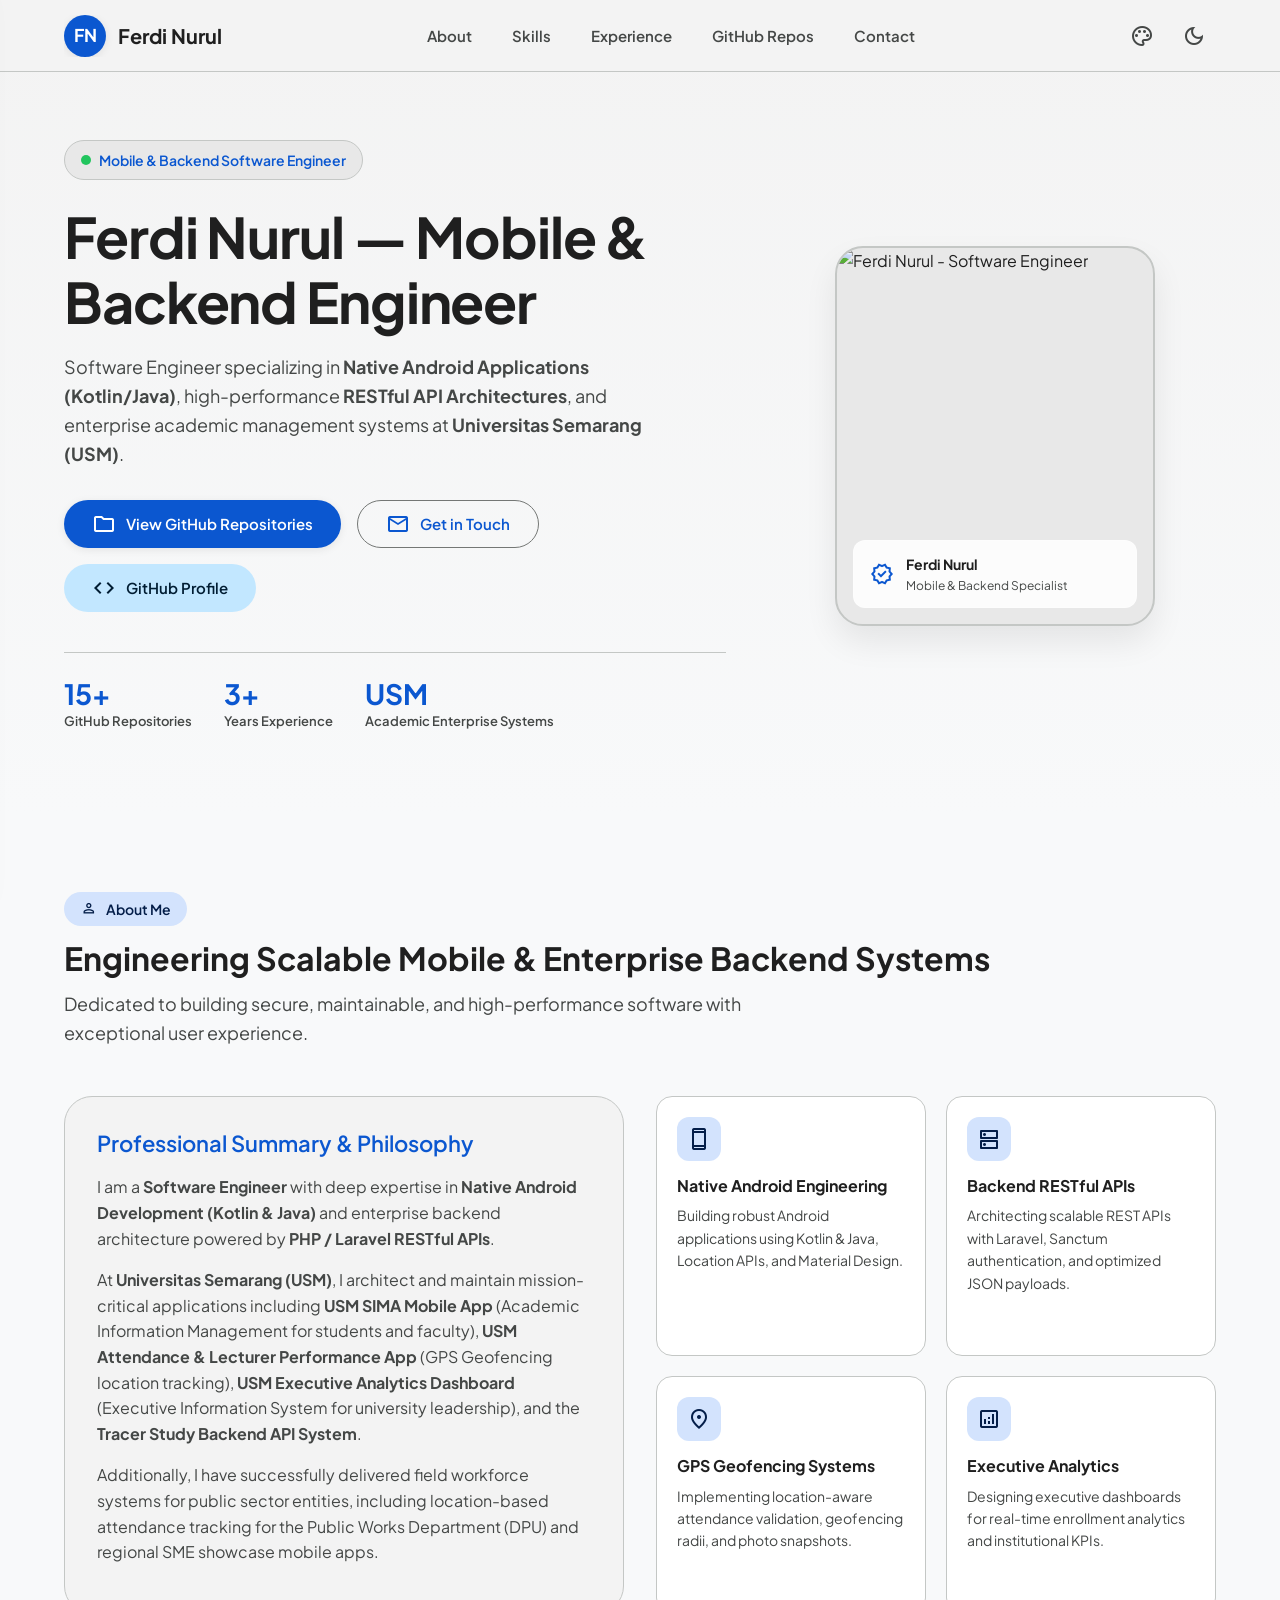
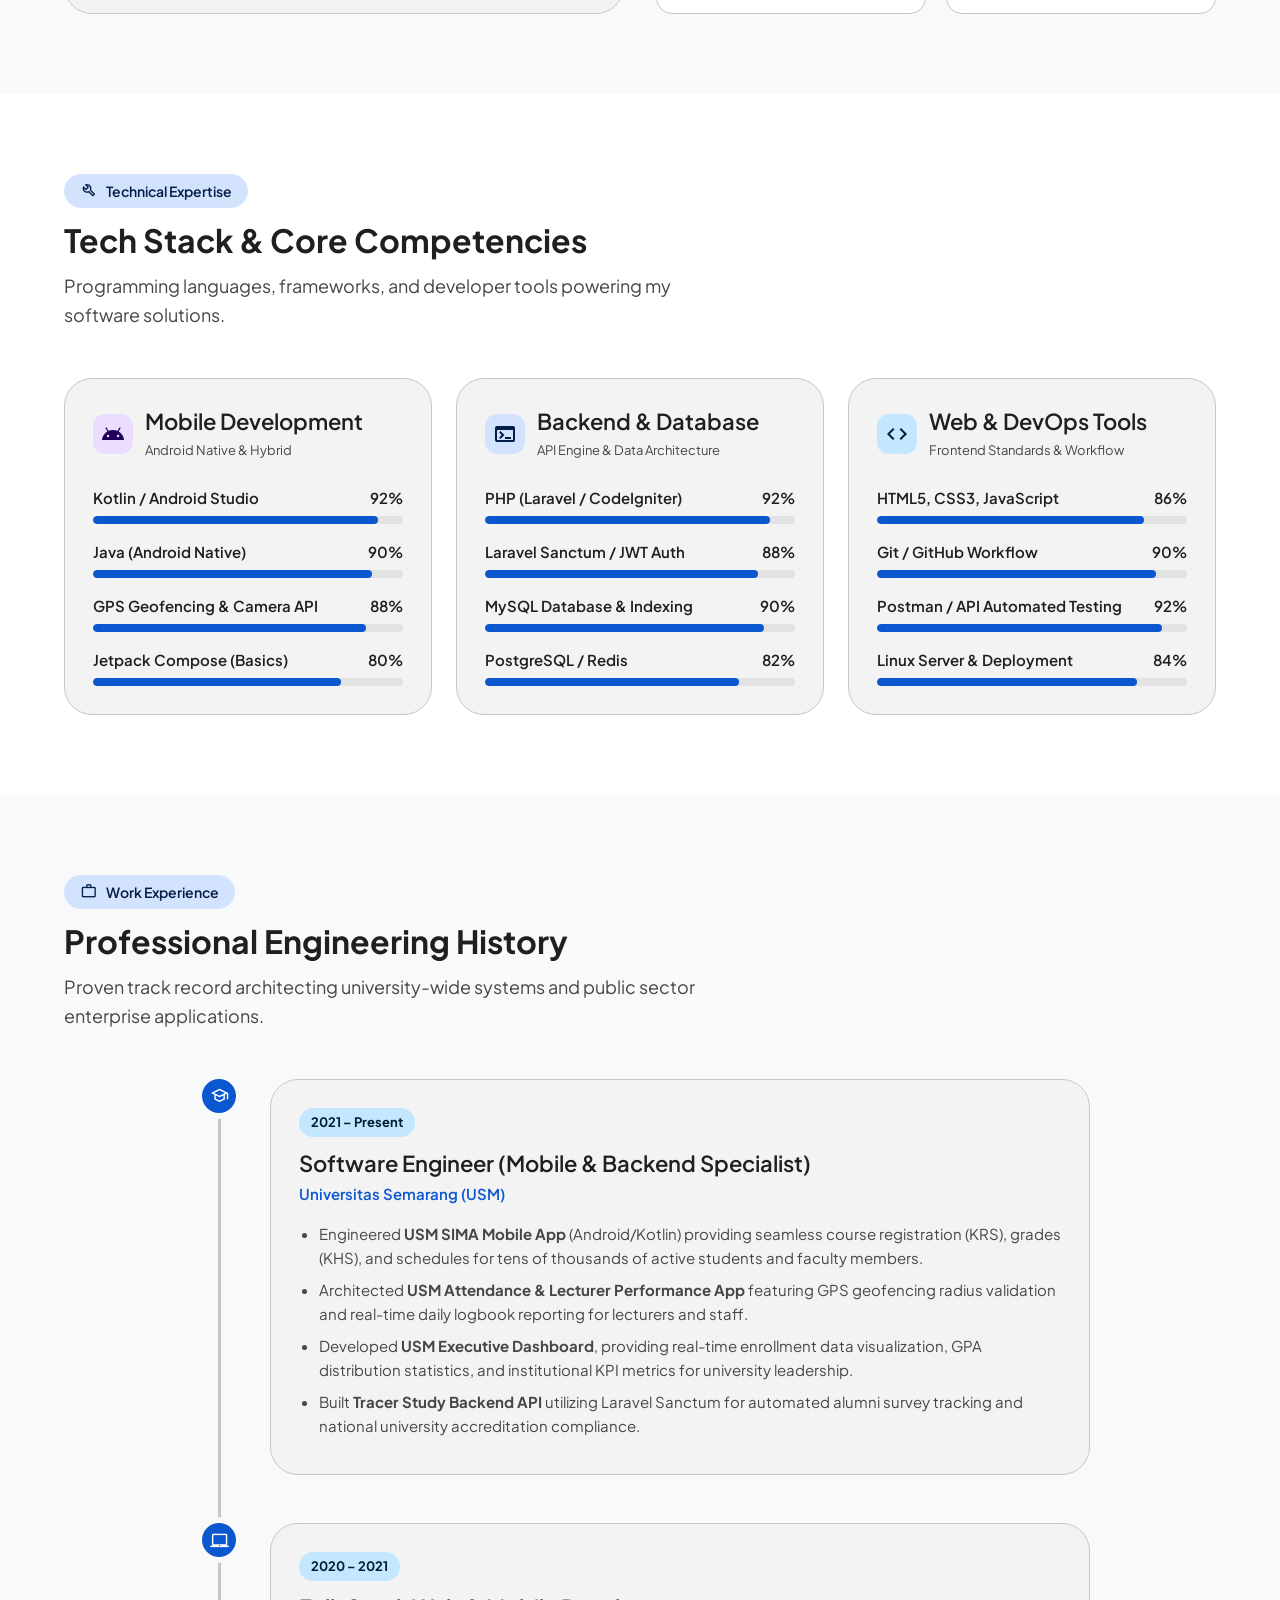
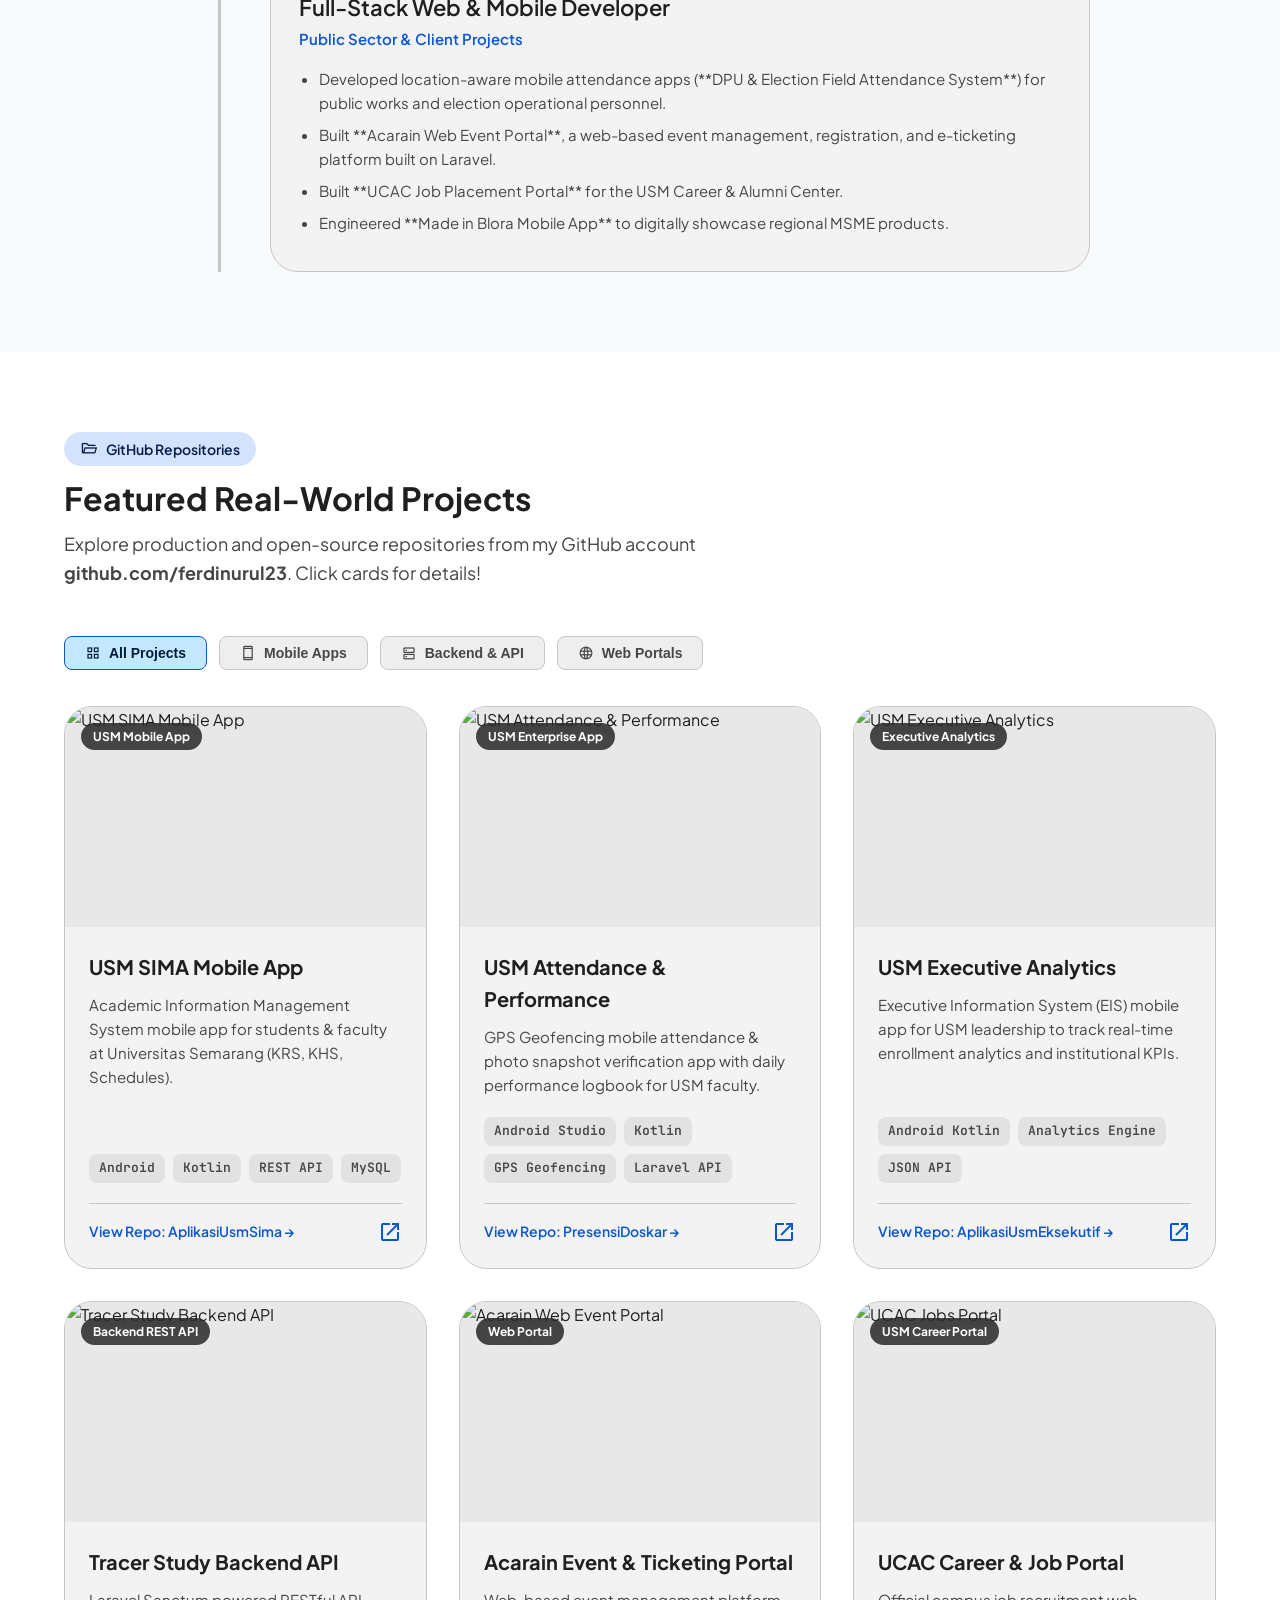
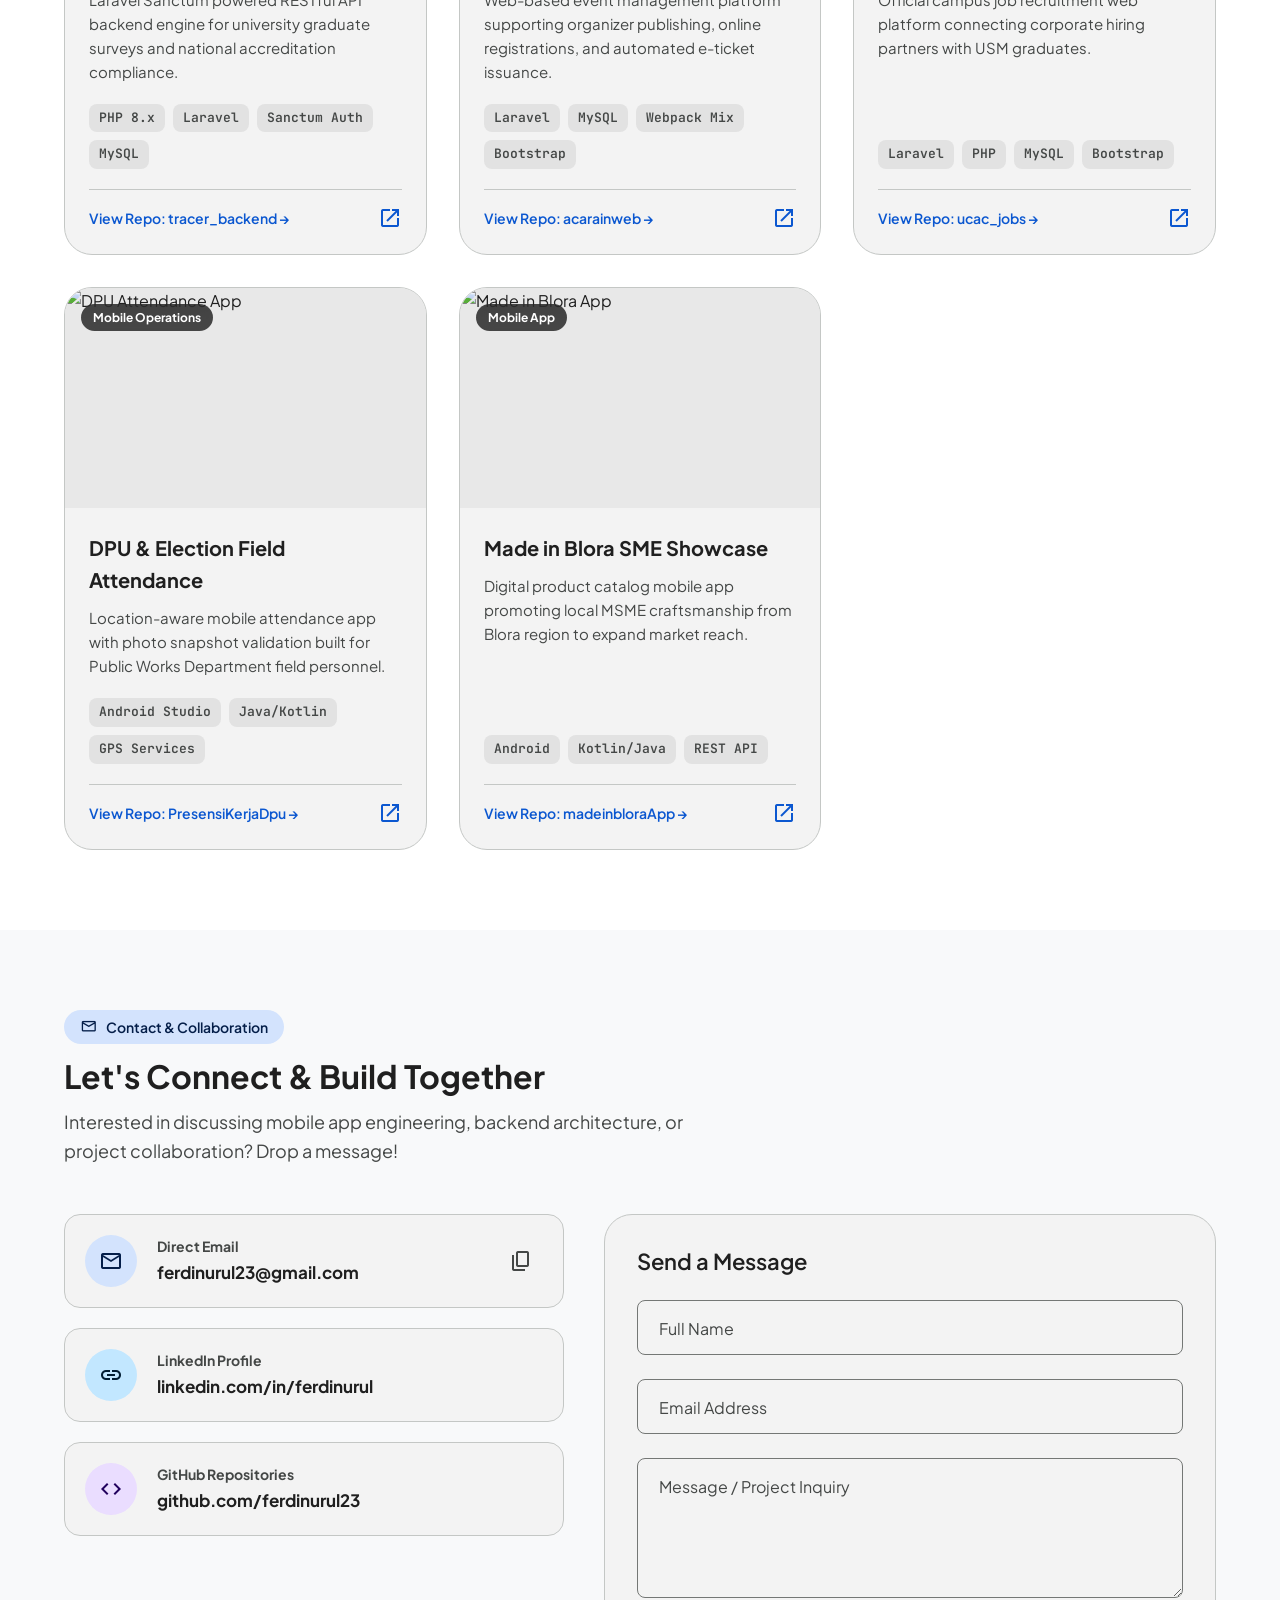
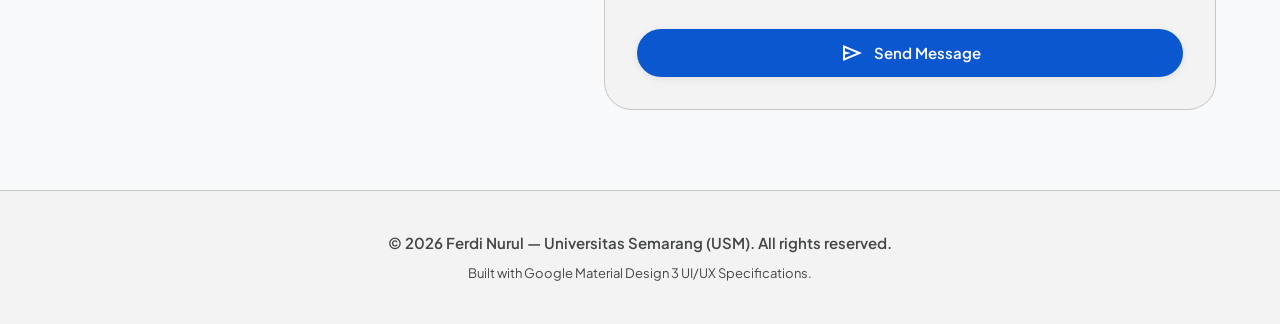
==== commit 90cad816: "Refactor index.html into modular component files inside includes/ folder" ====
--- a/index.html
+++ b/index.html
@@ -10,11 +10,11 @@
   <!-- Open Graph / Social Media -->
   <meta property="og:type" content="website" />
   <meta property="og:url" content="https://ferdinurul23.github.io/" />
-  <meta property="og:title" content="Ferdi Nurul Portfolio" />
-  <meta property="og:description" content="Professional Portfolio of Ferdi Nurul - Software Engineer specializing in Native Android Development (Kotlin/Java), Enterprise Backend Systems, and High-Performance RESTful APIs." />
-  <meta property="og:image" content="https://ferdinurul23.github.io/assets/img/profile2.png" />
+  <meta property="og:title" content="Ferdi Nurul | Software Engineer (Mobile & Backend Specialist)" />
+  <meta property="og:description" content="Senior Software Engineer specializing in Native Android Apps (Kotlin/Java), Enterprise Backend Architectures, and RESTful APIs at Universitas Semarang & Public Sector." />
+  <meta property="og:image" content="https://ferdinurul23.github.io/assets/img/profile.png" />
 
-  <title>Ferdi Nurul</title>
+  <title>Ferdi Nurul | Software Engineer (Mobile & Backend)</title>
 
   <!-- Google Fonts & Material Symbols -->
   <link rel="preconnect" href="https://fonts.googleapis.com">
@@ -47,761 +47,34 @@
 </head>
 <body>
 
-  <!-- ==========================================
-       1. M3 TOP APP BAR & NAVIGATION
-       ========================================== -->
-  <header id="top-app-bar" class="md-top-app-bar">
-    <div class="container top-bar-container">
-      <a href="#hero" class="brand-logo md-ripple">
-        <div class="logo-avatar">FN</div>
-        <span>Ferdi Nurul</span>
-      </a>
+  <!-- 1. Header & Navigation Component -->
+  <div data-include="includes/header.html"></div>
 
-      <!-- Desktop Navigation Links -->
-      <nav aria-label="Main Navigation">
-        <ul class="nav-links">
-          <li><a href="#about" class="nav-link md-ripple">About</a></li>
-          <li><a href="#skills" class="nav-link md-ripple">Skills</a></li>
-          <li><a href="#experience" class="nav-link md-ripple">Experience</a></li>
-          <li><a href="#projects" class="nav-link md-ripple">GitHub Repos</a></li>
-          <li><a href="#contact" class="nav-link md-ripple">Contact</a></li>
-        </ul>
-      </nav>
+  <!-- 2. Hero Banner Component -->
+  <div data-include="includes/hero.html"></div>
 
-      <!-- Action Buttons -->
-      <div class="top-actions">
-        <button id="palette-btn" class="icon-btn md-ripple" title="Select Material You Color Theme" aria-label="Select Material You Color Theme">
-          <span class="material-symbols-outlined">palette</span>
-        </button>
+  <!-- 3. About Section Component -->
+  <div data-include="includes/about.html"></div>
 
-        <!-- Dynamic Color Popover Menu -->
-        <div id="palette-popover" class="palette-popover">
-          <button class="palette-item md-ripple" data-palette-val="default">
-            <span class="color-dot" style="background: #0b57d0;"></span>
-            <span>Google Blue</span>
-          </button>
-          <button class="palette-item md-ripple" data-palette-val="teal">
-            <span class="color-dot" style="background: #006a60;"></span>
-            <span>Cyan Teal</span>
-          </button>
-          <button class="palette-item md-ripple" data-palette-val="emerald">
-            <span class="color-dot" style="background: #1b6c43;"></span>
-            <span>Emerald Green</span>
-          </button>
-          <button class="palette-item md-ripple" data-palette-val="purple">
-            <span class="color-dot" style="background: #6750a4;"></span>
-            <span>Royal Purple</span>
-          </button>
-          <button class="palette-item md-ripple" data-palette-val="amber">
-            <span class="color-dot" style="background: #7a5900;"></span>
-            <span>Warm Amber</span>
-          </button>
-        </div>
+  <!-- 4. Skills & Tech Stack Component -->
+  <div data-include="includes/skills.html"></div>
 
-        <button id="theme-toggle-btn" class="icon-btn md-ripple" title="Toggle Light/Dark Theme" aria-label="Toggle Theme Mode">
-          <span id="theme-toggle-icon" class="material-symbols-outlined">dark_mode</span>
-        </button>
+  <!-- 5. Work Experience Component -->
+  <div data-include="includes/experience.html"></div>
 
-        <button id="mobile-drawer-toggle" class="icon-btn mobile-nav-toggle md-ripple" aria-label="Open Mobile Menu">
-          <span class="material-symbols-outlined">menu</span>
-        </button>
-      </div>
-    </div>
-  </header>
+  <!-- 6. Projects Showcase Component -->
+  <div data-include="includes/projects.html"></div>
 
-  <!-- Mobile Navigation Drawer -->
-  <div id="mobile-drawer-scrim" class="mobile-drawer-scrim"></div>
-  <aside id="mobile-drawer" class="mobile-drawer">
-    <div class="brand-logo" style="margin-bottom: 16px;">
-      <div class="logo-avatar">FN</div>
-      <span>Ferdi Nurul</span>
-    </div>
-    <a href="#about" class="nav-link drawer-link md-ripple">About</a>
-    <a href="#skills" class="nav-link drawer-link md-ripple">Skills</a>
-    <a href="#experience" class="nav-link drawer-link md-ripple">Experience</a>
-    <a href="#projects" class="nav-link drawer-link md-ripple">GitHub Repos</a>
-    <a href="#contact" class="nav-link drawer-link md-ripple">Contact</a>
-  </aside>
+  <!-- 7. Contact Form Component -->
+  <div data-include="includes/contact.html"></div>
 
-  <!-- ==========================================
-       2. HERO SECTION
-       ========================================== -->
-  <section id="hero" class="hero-section">
-    <div class="container hero-grid">
-      
-      <!-- Text & Call to Action -->
-      <div class="hero-text-content">
-        <div class="status-badge">
-          <span class="pulse-dot"></span>
-          <span>Mobile & Backend Software Engineer</span>
-        </div>
+  <!-- 8. Footer & FAB Component -->
+  <div data-include="includes/footer.html"></div>
 
-        <h1 class="md-display-large hero-headline">
-          Ferdi Nurul
-        </h1>
+  <!-- 9. Interactive Detail Modal Component -->
+  <div data-include="includes/modal.html"></div>
 
-        <p class="md-body-large hero-subtitle">
-          Software Engineer specializing in <strong>Native Android Applications (Kotlin/Java)</strong>, 
-          high-performance <strong>RESTful API Architectures</strong>, and enterprise academic management systems at <strong>University</strong>.
-        </p>
-
-        <div class="hero-cta-group">
-          <a href="#projects" class="btn-m3 btn-m3-filled md-ripple">
-            <span class="material-symbols-outlined">folder</span>
-            <span>View GitHub Repositories</span>
-          </a>
-          <a href="#contact" class="btn-m3 btn-m3-outlined md-ripple">
-            <span class="material-symbols-outlined">mail</span>
-            <span>Get in Touch</span>
-          </a>
-          <a href="https://github.com/ferdinurul23" target="_blank" class="btn-m3 btn-m3-tonal md-ripple" rel="noopener noreferrer">
-            <span class="material-symbols-outlined">code</span>
-            <span>GitHub Profile</span>
-          </a>
-        </div>
-
-        <!-- Quick Stats -->
-        <div class="hero-stats">
-          <div class="stat-item">
-            <span class="stat-number">15+</span>
-            <span class="stat-label">GitHub Repositories</span>
-          </div>
-          <div class="stat-item">
-            <span class="stat-number">3+</span>
-            <span class="stat-label">Years Experience</span>
-          </div>
-          <div class="stat-item">
-            <span class="stat-number">7Y+</span>
-            <span class="stat-label">Academic Enterprise Systems</span>
-          </div>
-        </div>
-      </div>
-
-      <!-- Profile Visual Card -->
-      <div class="hero-avatar-card">
-        <div class="avatar-wrapper">
-          <img src="assets/img/profile2.png" alt="Ferdi Nurul - Software Engineer" class="avatar-img" />
-          <div class="avatar-badge">
-            <span class="material-symbols-outlined" style="color: var(--md-sys-color-primary);">verified</span>
-            <div>
-              <div style="font-weight: 700; font-size: 0.875rem;">Ferdi Nurul</div>
-              <div style="font-size: 0.75rem; color: var(--md-sys-color-on-surface-variant);">Mobile & Backend Specialist</div>
-            </div>
-          </div>
-        </div>
-      </div>
-
-    </div>
-  </section>
-
-  <!-- ==========================================
-       3. ABOUT SECTION ("ABOUT ME")
-       ========================================== -->
-  <section id="about" class="section">
-    <div class="container">
-      <div class="section-title-wrap">
-        <div class="section-badge">
-          <span class="material-symbols-outlined" style="font-size: 1.1rem;">person</span>
-          <span>About Me</span>
-        </div>
-        <h2 class="md-headline-large section-title">Engineering Scalable Mobile & Enterprise Backend Systems</h2>
-        <p class="md-body-large section-subtitle">
-          Dedicated to building secure, maintainable, and high-performance software with exceptional user experience.
-        </p>
-      </div>
-
-      <div class="about-grid">
-        <!-- Bio Card -->
-        <div class="m3-card about-bio">
-          <h3 class="md-title-large" style="margin-bottom: 16px; color: var(--md-sys-color-primary);">
-            Professional Summary & Philosophy
-          </h3>
-          <p>
-            I am a <strong>Software Engineer</strong> with deep expertise in <strong>Native Android Development (Kotlin & Java)</strong> and enterprise backend architecture powered by <strong>PHP / Laravel RESTful APIs</strong>.
-          </p>
-          <p>
-            At <strong>Universitas Semarang (USM)</strong>, I architect and maintain mission-critical applications including <strong>USM SIMA Mobile App</strong> (Academic Information Management for students and faculty), <strong>USM Attendance & Lecturer Performance App</strong> (GPS Geofencing location tracking), <strong>USM Executive Analytics Dashboard</strong> (Executive Information System for university leadership), and the <strong>Tracer Study Backend API System</strong>.
-          </p>
-          <p>
-            Additionally, I have successfully delivered field workforce systems for public sector entities, including location-based attendance tracking for the Public Works Department (DPU) and regional SME showcase mobile apps.
-          </p>
-        </div>
-
-        <!-- Core Strengths Grid -->
-        <div class="highlights-grid">
-          <div class="highlight-item">
-            <div class="highlight-icon">
-              <span class="material-symbols-outlined">smartphone</span>
-            </div>
-            <h4 class="highlight-title">Native Android Engineering</h4>
-            <p class="highlight-desc">Building robust Android applications using Kotlin & Java, Location APIs, and Material Design.</p>
-          </div>
-
-          <div class="highlight-item">
-            <div class="highlight-icon">
-              <span class="material-symbols-outlined">dns</span>
-            </div>
-            <h4 class="highlight-title">Backend RESTful APIs</h4>
-            <p class="highlight-desc">Architecting scalable REST APIs with Laravel, Sanctum authentication, and optimized JSON payloads.</p>
-          </div>
-
-          <div class="highlight-item">
-            <div class="highlight-icon">
-              <span class="material-symbols-outlined">location_on</span>
-            </div>
-            <h4 class="highlight-title">GPS Geofencing Systems</h4>
-            <p class="highlight-desc">Implementing location-aware attendance validation, geofencing radii, and photo snapshots.</p>
-          </div>
-
-          <div class="highlight-item">
-            <div class="highlight-icon">
-              <span class="material-symbols-outlined">analytics</span>
-            </div>
-            <h4 class="highlight-title">Executive Analytics</h4>
-            <p class="highlight-desc">Designing executive dashboards for real-time enrollment analytics and institutional KPIs.</p>
-          </div>
-        </div>
-      </div>
-    </div>
-  </section>
-
-  <!-- ==========================================
-       4. SKILLS SECTION ("TECHNICAL EXPERTISE")
-       ========================================== -->
-  <section id="skills" class="section" style="background-color: var(--md-sys-color-surface-container-lowest);">
-    <div class="container">
-      <div class="section-title-wrap">
-        <div class="section-badge">
-          <span class="material-symbols-outlined" style="font-size: 1.1rem;">build</span>
-          <span>Technical Expertise</span>
-        </div>
-        <h2 class="md-headline-large section-title">Tech Stack & Core Competencies</h2>
-        <p class="md-body-large section-subtitle">
-          Programming languages, frameworks, and developer tools powering my software solutions.
-        </p>
-      </div>
-
-      <div class="skills-grid">
-        
-        <!-- Card 1: Mobile Development -->
-        <div class="skill-category-card">
-          <div class="skill-card-header">
-            <div class="skill-icon-box">
-              <span class="material-symbols-outlined">android</span>
-            </div>
-            <div>
-              <h3 class="md-title-large">Mobile Development</h3>
-              <span style="font-size: 0.8125rem; color: var(--md-sys-color-on-surface-variant);">Android Native & Hybrid</span>
-            </div>
-          </div>
-          <div class="skill-list">
-            <div class="skill-item-row">
-              <div class="skill-info"><span>Kotlin / Android Studio</span><span>92%</span></div>
-              <div class="skill-progress-bg"><div class="skill-progress-bar" style="width: 92%;"></div></div>
-            </div>
-            <div class="skill-item-row">
-              <div class="skill-info"><span>Java (Android Native)</span><span>90%</span></div>
-              <div class="skill-progress-bg"><div class="skill-progress-bar" style="width: 90%;"></div></div>
-            </div>
-            <div class="skill-item-row">
-              <div class="skill-info"><span>GPS Geofencing & Camera API</span><span>88%</span></div>
-              <div class="skill-progress-bg"><div class="skill-progress-bar" style="width: 88%;"></div></div>
-            </div>
-            <div class="skill-item-row">
-              <div class="skill-info"><span>Jetpack Compose (Basics)</span><span>80%</span></div>
-              <div class="skill-progress-bg"><div class="skill-progress-bar" style="width: 80%;"></div></div>
-            </div>
-          </div>
-        </div>
-
-        <!-- Card 2: Backend Development & API -->
-        <div class="skill-category-card">
-          <div class="skill-card-header">
-            <div class="skill-icon-box" style="background-color: var(--md-sys-color-primary-container); color: var(--md-sys-color-on-primary-container);">
-              <span class="material-symbols-outlined">terminal</span>
-            </div>
-            <div>
-              <h3 class="md-title-large">Backend & Database</h3>
-              <span style="font-size: 0.8125rem; color: var(--md-sys-color-on-surface-variant);">API Engine & Data Architecture</span>
-            </div>
-          </div>
-          <div class="skill-list">
-            <div class="skill-item-row">
-              <div class="skill-info"><span>PHP (Laravel / CodeIgniter)</span><span>92%</span></div>
-              <div class="skill-progress-bg"><div class="skill-progress-bar" style="width: 92%;"></div></div>
-            </div>
-            <div class="skill-item-row">
-              <div class="skill-info"><span>Laravel Sanctum / JWT Auth</span><span>88%</span></div>
-              <div class="skill-progress-bg"><div class="skill-progress-bar" style="width: 88%;"></div></div>
-            </div>
-            <div class="skill-item-row">
-              <div class="skill-info"><span>MySQL Database & Indexing</span><span>90%</span></div>
-              <div class="skill-progress-bg"><div class="skill-progress-bar" style="width: 90%;"></div></div>
-            </div>
-            <div class="skill-item-row">
-              <div class="skill-info"><span>PostgreSQL / Redis</span><span>82%</span></div>
-              <div class="skill-progress-bg"><div class="skill-progress-bar" style="width: 82%;"></div></div>
-            </div>
-          </div>
-        </div>
-
-        <!-- Card 3: Web & Tools -->
-        <div class="skill-category-card">
-          <div class="skill-card-header">
-            <div class="skill-icon-box" style="background-color: var(--md-sys-color-secondary-container); color: var(--md-sys-color-on-secondary-container);">
-              <span class="material-symbols-outlined">code</span>
-            </div>
-            <div>
-              <h3 class="md-title-large">Web & DevOps Tools</h3>
-              <span style="font-size: 0.8125rem; color: var(--md-sys-color-on-surface-variant);">Frontend Standards & Workflow</span>
-            </div>
-          </div>
-          <div class="skill-list">
-            <div class="skill-item-row">
-              <div class="skill-info"><span>HTML5, CSS3, JavaScript</span><span>86%</span></div>
-              <div class="skill-progress-bg"><div class="skill-progress-bar" style="width: 86%;"></div></div>
-            </div>
-            <div class="skill-item-row">
-              <div class="skill-info"><span>Git / GitHub Workflow</span><span>90%</span></div>
-              <div class="skill-progress-bg"><div class="skill-progress-bar" style="width: 90%;"></div></div>
-            </div>
-            <div class="skill-item-row">
-              <div class="skill-info"><span>Postman / API Automated Testing</span><span>92%</span></div>
-              <div class="skill-progress-bg"><div class="skill-progress-bar" style="width: 92%;"></div></div>
-            </div>
-            <div class="skill-item-row">
-              <div class="skill-info"><span>Linux Server & Deployment</span><span>84%</span></div>
-              <div class="skill-progress-bg"><div class="skill-progress-bar" style="width: 84%;"></div></div>
-            </div>
-          </div>
-        </div>
-
-      </div>
-    </div>
-  </section>
-
-  <!-- ==========================================
-       5. EXPERIENCE TIMELINE ("WORK EXPERIENCE")
-       ========================================== -->
-  <section id="experience" class="section">
-    <div class="container">
-      <div class="section-title-wrap">
-        <div class="section-badge">
-          <span class="material-symbols-outlined" style="font-size: 1.1rem;">work</span>
-          <span>Work Experience</span>
-        </div>
-        <h2 class="md-headline-large section-title">Professional Engineering History</h2>
-        <p class="md-body-large section-subtitle">
-          Proven track record architecting university-wide systems and public sector enterprise applications.
-        </p>
-      </div>
-
-      <div class="timeline-container">
-
-        <!-- Experience 1 -->
-        <div class="timeline-item">
-          <div class="timeline-node">
-            <span class="material-symbols-outlined" style="font-size: 1.2rem;">school</span>
-          </div>
-          <div class="timeline-content-card">
-            <span class="timeline-badge">2021 – Present</span>
-            <h3 class="md-title-large timeline-role">Software Engineer (Mobile & Backend Specialist)</h3>
-            <div class="timeline-company">Universitas Semarang (USM)</div>
-            <ul class="timeline-bullet-list">
-              <li>Engineered <strong>USM SIMA Mobile App</strong> (Android/Kotlin) providing seamless course registration (KRS), grades (KHS), and schedules for tens of thousands of active students and faculty members.</li>
-              <li>Architected <strong>USM Attendance & Lecturer Performance App</strong> featuring GPS geofencing radius validation and real-time daily logbook reporting for lecturers and staff.</li>
-              <li>Developed <strong>USM Executive Dashboard</strong>, providing real-time enrollment data visualization, GPA distribution statistics, and institutional KPI metrics for university leadership.</li>
-              <li>Built <strong>Tracer Study Backend API</strong> utilizing Laravel Sanctum for automated alumni survey tracking and national university accreditation compliance.</li>
-            </ul>
-          </div>
-        </div>
-
-        <!-- Experience 2 -->
-        <div class="timeline-item">
-          <div class="timeline-node">
-            <span class="material-symbols-outlined" style="font-size: 1.2rem;">laptop_mac</span>
-          </div>
-          <div class="timeline-content-card">
-            <span class="timeline-badge">2020 – 2021</span>
-            <h3 class="md-title-large timeline-role">Full-Stack Web & Mobile Developer</h3>
-            <div class="timeline-company">Public Sector & Client Projects</div>
-            <ul class="timeline-bullet-list">
-              <li>Developed location-aware mobile attendance apps (**DPU & Election Field Attendance System**) for public works and election operational personnel.</li>
-              <li>Built **Acarain Web Event Portal**, a web-based event management, registration, and e-ticketing platform built on Laravel.</li>
-              <li>Built **UCAC Job Placement Portal** for the USM Career & Alumni Center.</li>
-              <li>Engineered **Made in Blora Mobile App** to digitally showcase regional MSME products.</li>
-            </ul>
-          </div>
-        </div>
-
-      </div>
-    </div>
-  </section>
-
-  <!-- ==========================================
-       6. PROJECTS SHOWCASE ("FEATURED GITHUB REPOSITORIES")
-       ========================================== -->
-  <section id="projects" class="section" style="background-color: var(--md-sys-color-surface-container-lowest);">
-    <div class="container">
-      <div class="section-title-wrap">
-        <div class="section-badge">
-          <span class="material-symbols-outlined" style="font-size: 1.1rem;">folder_open</span>
-          <span>GitHub Repositories</span>
-        </div>
-        <h2 class="md-headline-large section-title">Featured Real-World Projects</h2>
-        <p class="md-body-large section-subtitle">
-          Explore production and open-source repositories from my GitHub account <strong>github.com/ferdinurul23</strong>. Click cards for details!
-        </p>
-      </div>
-
-      <!-- Filter Chips -->
-      <div class="filter-chips-wrapper">
-        <button class="m3-chip project-chip active md-ripple" data-filter="all">
-          <span class="material-symbols-outlined" style="font-size: 1rem;">grid_view</span>
-          <span>All Projects</span>
-        </button>
-        <button class="m3-chip project-chip md-ripple" data-filter="mobile">
-          <span class="material-symbols-outlined" style="font-size: 1rem;">smartphone</span>
-          <span>Mobile Apps</span>
-        </button>
-        <button class="m3-chip project-chip md-ripple" data-filter="backend">
-          <span class="material-symbols-outlined" style="font-size: 1rem;">dns</span>
-          <span>Backend & API</span>
-        </button>
-        <button class="m3-chip project-chip md-ripple" data-filter="web">
-          <span class="material-symbols-outlined" style="font-size: 1rem;">language</span>
-          <span>Web Portals</span>
-        </button>
-      </div>
-
-      <!-- Projects Grid -->
-      <div class="projects-grid">
-        
-        <!-- Repo 1: USM SIMA Mobile -->
-        <article class="project-card md-ripple" data-category="mobile" data-project-id="sima">
-          <div class="project-thumb-box">
-            <img src="assets/img/thumbnail-akademik.png" alt="USM SIMA Mobile App" class="project-thumb-img" />
-            <span class="project-tag-overlay">USM Mobile App</span>
-          </div>
-          <div class="project-body">
-            <h3 class="project-title">USM SIMA Mobile App</h3>
-            <p class="project-desc">
-              Academic Information Management System mobile app for students & faculty at Universitas Semarang (KRS, KHS, Schedules).
-            </p>
-            <div class="project-tech-tags">
-              <span class="tech-tag">Android</span>
-              <span class="tech-tag">Kotlin</span>
-              <span class="tech-tag">REST API</span>
-              <span class="tech-tag">MySQL</span>
-            </div>
-            <div class="project-footer">
-              <span style="font-size: 0.875rem; color: var(--md-sys-color-primary); font-weight: 600;">View Repo: AplikasiUsmSima →</span>
-              <span class="material-symbols-outlined" style="color: var(--md-sys-color-primary);">open_in_new</span>
-            </div>
-          </div>
-        </article>
-
-        <!-- Repo 2: USM Attendance & Lecturer Performance -->
-        <article class="project-card md-ripple" data-category="mobile" data-project-id="presensi_doskar">
-          <div class="project-thumb-box">
-            <img src="assets/img/thumbnail-akademik.png" alt="USM Attendance & Performance" class="project-thumb-img" />
-            <span class="project-tag-overlay">USM Enterprise App</span>
-          </div>
-          <div class="project-body">
-            <h3 class="project-title">USM Attendance & Performance</h3>
-            <p class="project-desc">
-              GPS Geofencing mobile attendance & photo snapshot verification app with daily performance logbook for USM faculty.
-            </p>
-            <div class="project-tech-tags">
-              <span class="tech-tag">Android Studio</span>
-              <span class="tech-tag">Kotlin</span>
-              <span class="tech-tag">GPS Geofencing</span>
-              <span class="tech-tag">Laravel API</span>
-            </div>
-            <div class="project-footer">
-              <span style="font-size: 0.875rem; color: var(--md-sys-color-primary); font-weight: 600;">View Repo: PresensiDoskar →</span>
-              <span class="material-symbols-outlined" style="color: var(--md-sys-color-primary);">open_in_new</span>
-            </div>
-          </div>
-        </article>
-
-        <!-- Repo 3: USM Executive Dashboard -->
-        <article class="project-card md-ripple" data-category="mobile" data-project-id="usm_eksekutif">
-          <div class="project-thumb-box">
-            <img src="assets/img/thumbnail-mobile-presensi.png" alt="USM Executive Analytics" class="project-thumb-img" />
-            <span class="project-tag-overlay">Executive Analytics</span>
-          </div>
-          <div class="project-body">
-            <h3 class="project-title">USM Executive Analytics</h3>
-            <p class="project-desc">
-              Executive Information System (EIS) mobile app for USM leadership to track real-time enrollment analytics and institutional KPIs.
-            </p>
-            <div class="project-tech-tags">
-              <span class="tech-tag">Android Kotlin</span>
-              <span class="tech-tag">Analytics Engine</span>
-              <span class="tech-tag">JSON API</span>
-            </div>
-            <div class="project-footer">
-              <span style="font-size: 0.875rem; color: var(--md-sys-color-primary); font-weight: 600;">View Repo: AplikasiUsmEksekutif →</span>
-              <span class="material-symbols-outlined" style="color: var(--md-sys-color-primary);">open_in_new</span>
-            </div>
-          </div>
-        </article>
-
-        <!-- Repo 4: Tracer Study Backend -->
-        <article class="project-card md-ripple" data-category="backend" data-project-id="tracer_backend">
-          <div class="project-thumb-box">
-            <img src="assets/img/thumbnail-restful-api.png" alt="Tracer Study Backend API" class="project-thumb-img" />
-            <span class="project-tag-overlay">Backend REST API</span>
-          </div>
-          <div class="project-body">
-            <h3 class="project-title">Tracer Study Backend API</h3>
-            <p class="project-desc">
-              Laravel Sanctum powered RESTful API backend engine for university graduate surveys and national accreditation compliance.
-            </p>
-            <div class="project-tech-tags">
-              <span class="tech-tag">PHP 8.x</span>
-              <span class="tech-tag">Laravel</span>
-              <span class="tech-tag">Sanctum Auth</span>
-              <span class="tech-tag">MySQL</span>
-            </div>
-            <div class="project-footer">
-              <span style="font-size: 0.875rem; color: var(--md-sys-color-primary); font-weight: 600;">View Repo: tracer_backend →</span>
-              <span class="material-symbols-outlined" style="color: var(--md-sys-color-primary);">open_in_new</span>
-            </div>
-          </div>
-        </article>
-
-        <!-- Repo 5: Acarain Web -->
-        <article class="project-card md-ripple" data-category="web" data-project-id="acarain">
-          <div class="project-thumb-box">
-            <img src="assets/img/thumbnail-akademik.png" alt="Acarain Web Event Portal" class="project-thumb-img" />
-            <span class="project-tag-overlay">Web Portal</span>
-          </div>
-          <div class="project-body">
-            <h3 class="project-title">Acarain Event & Ticketing Portal</h3>
-            <p class="project-desc">
-              Web-based event management platform supporting organizer publishing, online registrations, and automated e-ticket issuance.
-            </p>
-            <div class="project-tech-tags">
-              <span class="tech-tag">Laravel</span>
-              <span class="tech-tag">MySQL</span>
-              <span class="tech-tag">Webpack Mix</span>
-              <span class="tech-tag">Bootstrap</span>
-            </div>
-            <div class="project-footer">
-              <span style="font-size: 0.875rem; color: var(--md-sys-color-primary); font-weight: 600;">View Repo: acarainweb →</span>
-              <span class="material-symbols-outlined" style="color: var(--md-sys-color-primary);">open_in_new</span>
-            </div>
-          </div>
-        </article>
-
-        <!-- Repo 6: UCAC Jobs Portal -->
-        <article class="project-card md-ripple" data-category="web" data-project-id="ucac_jobs">
-          <div class="project-thumb-box">
-            <img src="assets/img/thumbnail-mobile-marketplace.png" alt="UCAC Jobs Portal" class="project-thumb-img" />
-            <span class="project-tag-overlay">USM Career Portal</span>
-          </div>
-          <div class="project-body">
-            <h3 class="project-title">UCAC Career & Job Portal</h3>
-            <p class="project-desc">
-              Official campus job recruitment web platform connecting corporate hiring partners with USM graduates.
-            </p>
-            <div class="project-tech-tags">
-              <span class="tech-tag">Laravel</span>
-              <span class="tech-tag">PHP</span>
-              <span class="tech-tag">MySQL</span>
-              <span class="tech-tag">Bootstrap</span>
-            </div>
-            <div class="project-footer">
-              <span style="font-size: 0.875rem; color: var(--md-sys-color-primary); font-weight: 600;">View Repo: ucac_jobs →</span>
-              <span class="material-symbols-outlined" style="color: var(--md-sys-color-primary);">open_in_new</span>
-            </div>
-          </div>
-        </article>
-
-        <!-- Repo 7: Presensi Kerja DPU -->
-        <article class="project-card md-ripple" data-category="mobile" data-project-id="presensi_dpu">
-          <div class="project-thumb-box">
-            <img src="assets/img/thumbnail-mobile-presensi.png" alt="DPU Attendance App" class="project-thumb-img" />
-            <span class="project-tag-overlay">Mobile Operations</span>
-          </div>
-          <div class="project-body">
-            <h3 class="project-title">DPU & Election Field Attendance</h3>
-            <p class="project-desc">
-              Location-aware mobile attendance app with photo snapshot validation built for Public Works Department field personnel.
-            </p>
-            <div class="project-tech-tags">
-              <span class="tech-tag">Android Studio</span>
-              <span class="tech-tag">Java/Kotlin</span>
-              <span class="tech-tag">GPS Services</span>
-            </div>
-            <div class="project-footer">
-              <span style="font-size: 0.875rem; color: var(--md-sys-color-primary); font-weight: 600;">View Repo: PresensiKerjaDpu →</span>
-              <span class="material-symbols-outlined" style="color: var(--md-sys-color-primary);">open_in_new</span>
-            </div>
-          </div>
-        </article>
-
-        <!-- Repo 8: Made in Blora App -->
-        <article class="project-card md-ripple" data-category="mobile" data-project-id="madeinblora">
-          <div class="project-thumb-box">
-            <img src="assets/img/thumbnail-restful-api.png" alt="Made in Blora App" class="project-thumb-img" />
-            <span class="project-tag-overlay">Mobile App</span>
-          </div>
-          <div class="project-body">
-            <h3 class="project-title">Made in Blora SME Showcase</h3>
-            <p class="project-desc">
-              Digital product catalog mobile app promoting local MSME craftsmanship from Blora region to expand market reach.
-            </p>
-            <div class="project-tech-tags">
-              <span class="tech-tag">Android</span>
-              <span class="tech-tag">Kotlin/Java</span>
-              <span class="tech-tag">REST API</span>
-            </div>
-            <div class="project-footer">
-              <span style="font-size: 0.875rem; color: var(--md-sys-color-primary); font-weight: 600;">View Repo: madeinbloraApp →</span>
-              <span class="material-symbols-outlined" style="color: var(--md-sys-color-primary);">open_in_new</span>
-            </div>
-          </div>
-        </article>
-
-      </div>
-    </div>
-  </section>
-
-  <!-- ==========================================
-       7. CONTACT SECTION ("GET IN TOUCH")
-       ========================================== -->
-  <section id="contact" class="section">
-    <div class="container">
-      <div class="section-title-wrap">
-        <div class="section-badge">
-          <span class="material-symbols-outlined" style="font-size: 1.1rem;">mail</span>
-          <span>Contact & Collaboration</span>
-        </div>
-        <h2 class="md-headline-large section-title">Let's Connect & Build Together</h2>
-        <p class="md-body-large section-subtitle">
-          Interested in discussing mobile app engineering, backend architecture, or project collaboration? Drop a message!
-        </p>
-      </div>
-
-      <div class="contact-grid">
-        
-        <!-- Contact Info Cards -->
-        <div class="contact-info-list">
-          <div class="contact-card-item">
-            <div class="contact-icon-wrapper">
-              <span class="material-symbols-outlined">mail</span>
-            </div>
-            <div class="contact-text-box" style="flex-grow: 1;">
-              <h4>Direct Email</h4>
-              <p>ferdinurul23@gmail.com</p>
-            </div>
-            <button id="copy-email-btn" class="icon-btn md-ripple" title="Copy Email Address" aria-label="Copy Email Address">
-              <span class="material-symbols-outlined">content_copy</span>
-            </button>
-          </div>
-
-          <a href="https://www.linkedin.com/in/ferdinurul/" target="_blank" class="contact-card-item md-ripple" style="text-decoration: none;" rel="noopener noreferrer">
-            <div class="contact-icon-wrapper" style="background-color: var(--md-sys-color-secondary-container); color: var(--md-sys-color-on-secondary-container);">
-              <span class="material-symbols-outlined">link</span>
-            </div>
-            <div class="contact-text-box">
-              <h4>LinkedIn Profile</h4>
-              <p>linkedin.com/in/ferdinurul</p>
-            </div>
-          </a>
-
-          <a href="https://github.com/ferdinurul23" target="_blank" class="contact-card-item md-ripple" style="text-decoration: none;" rel="noopener noreferrer">
-            <div class="contact-icon-wrapper" style="background-color: var(--md-sys-color-tertiary-container); color: var(--md-sys-color-on-tertiary-container);">
-              <span class="material-symbols-outlined">code</span>
-            </div>
-            <div class="contact-text-box">
-              <h4>GitHub Repositories</h4>
-              <p>github.com/ferdinurul23</p>
-            </div>
-          </a>
-        </div>
-
-        <!-- M3 Interactive Contact Form -->
-        <form id="contact-form" class="m3-card" style="padding: 32px;">
-          <h3 class="md-title-large" style="margin-bottom: 24px; color: var(--md-sys-color-on-surface);">Send a Message</h3>
-          
-          <div class="m3-text-field">
-            <input type="text" id="contact-name" class="m3-input" placeholder=" " required />
-            <label for="contact-name" class="m3-label">Full Name</label>
-          </div>
-
-          <div class="m3-text-field">
-            <input type="email" id="contact-email" class="m3-input" placeholder=" " required />
-            <label for="contact-email" class="m3-label">Email Address</label>
-          </div>
-
-          <div class="m3-text-field">
-            <textarea id="contact-message" class="m3-textarea" placeholder=" " required></textarea>
-            <label for="contact-message" class="m3-label">Message / Project Inquiry</label>
-          </div>
-
-          <button type="submit" class="btn-m3 btn-m3-filled md-ripple" style="width: 100%;">
-            <span class="material-symbols-outlined">send</span>
-            <span>Send Message</span>
-          </button>
-        </form>
-
-      </div>
-    </div>
-  </section>
-
-  <!-- ==========================================
-       8. FOOTER
-       ========================================== -->
-  <footer class="footer">
-    <div class="container">
-      <p style="margin-bottom: 8px; font-weight: 600;">© 2026 Ferdi Nurul — Universitas Semarang (USM). All rights reserved.</p>
-      <p style="font-size: 0.8125rem;">Built with Google Material Design 3 UI/UX Specifications.</p>
-    </div>
-  </footer>
-
-  <!-- Floating Action Button (Scroll to Top) -->
-  <button id="scroll-top-fab" class="m3-fab md-ripple" title="Scroll to Top" aria-label="Scroll to Top" style="display: none;">
-    <span class="material-symbols-outlined">keyboard_arrow_up</span>
-  </button>
-
-  <!-- ==========================================
-       9. M3 PROJECT DETAIL MODAL DIALOG
-       ========================================== -->
-  <div id="project-modal-scrim" class="m3-dialog-scrim">
-    <div class="m3-dialog-surface">
-      <div class="m3-dialog-header">
-        <span id="modal-category" class="section-badge">Category</span>
-        <button id="close-modal-btn" class="icon-btn md-ripple" aria-label="Close Dialog">
-          <span class="material-symbols-outlined">close</span>
-        </button>
-      </div>
-
-      <img id="modal-img" src="" alt="Project Detail Image" style="width: 100%; height: 260px; object-fit: cover; border-radius: var(--md-shape-corner-large); margin-bottom: 20px;" />
-
-      <h2 id="modal-title" class="md-headline-large" style="margin-bottom: 4px; color: var(--md-sys-color-on-surface);">Project Title</h2>
-      <p id="modal-subtitle" class="md-body-large" style="color: var(--md-sys-color-primary); font-weight: 600; margin-bottom: 16px;">Subtitle</p>
-
-      <p id="modal-desc" class="md-body-medium" style="color: var(--md-sys-color-on-surface-variant); margin-bottom: 24px;">Description</p>
-
-      <h4 class="md-title-medium" style="margin-bottom: 12px; color: var(--md-sys-color-on-surface);">Key Features & Modules:</h4>
-      <ul id="modal-features" class="timeline-bullet-list" style="margin-bottom: 24px;"></ul>
-
-      <h4 class="md-title-medium" style="margin-bottom: 12px; color: var(--md-sys-color-on-surface);">Tech Stack & Tools:</h4>
-      <div id="modal-stack" class="project-tech-tags" style="margin-bottom: 28px;"></div>
-
-      <div style="display: flex; gap: 12px; justify-content: flex-end;">
-        <a id="modal-github-link" href="#" target="_blank" class="btn-m3 btn-m3-filled md-ripple" rel="noopener noreferrer">
-          <span class="material-symbols-outlined">code</span>
-          <span>Open GitHub Repository</span>
-        </a>
-      </div>
-    </div>
-  </div>
-
+  <!-- JavaScript Entry Point & Component Engine -->
   <script src="assets/js/main.js"></script>
 </body>
 </html>
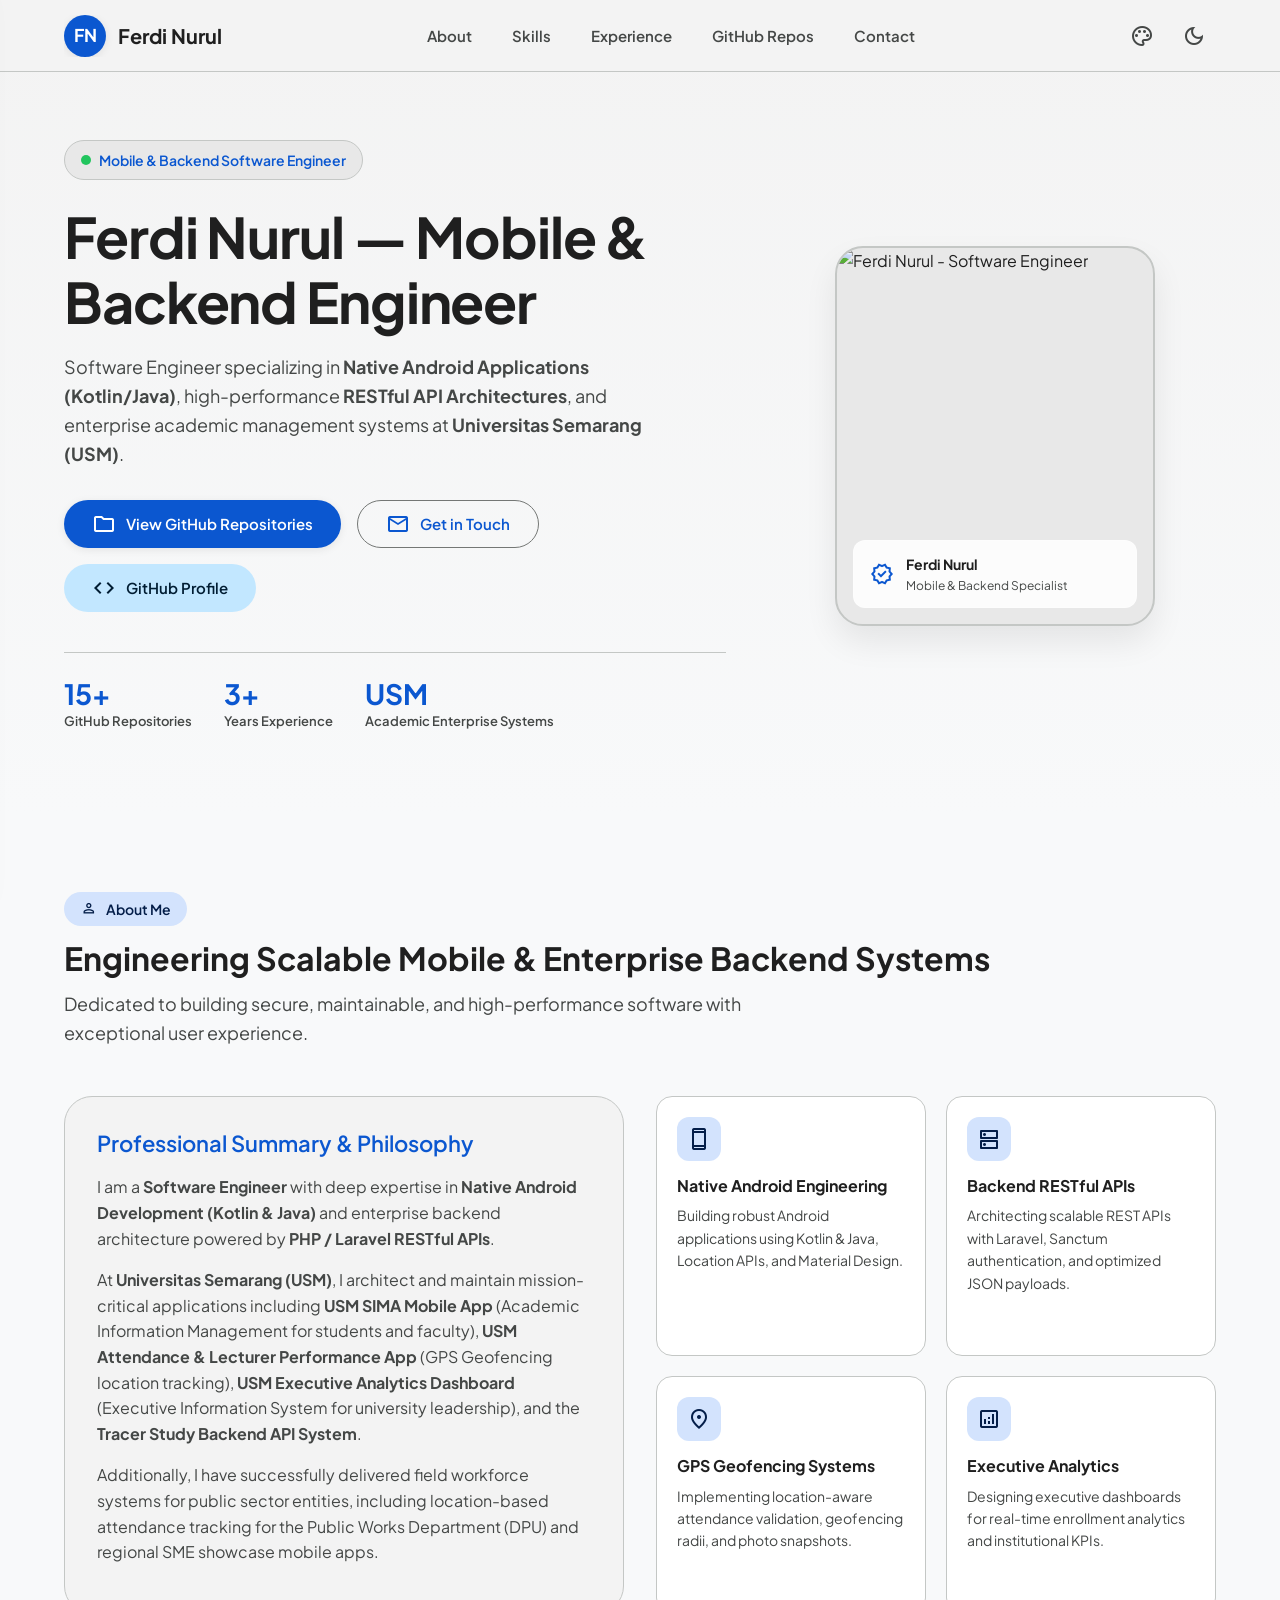
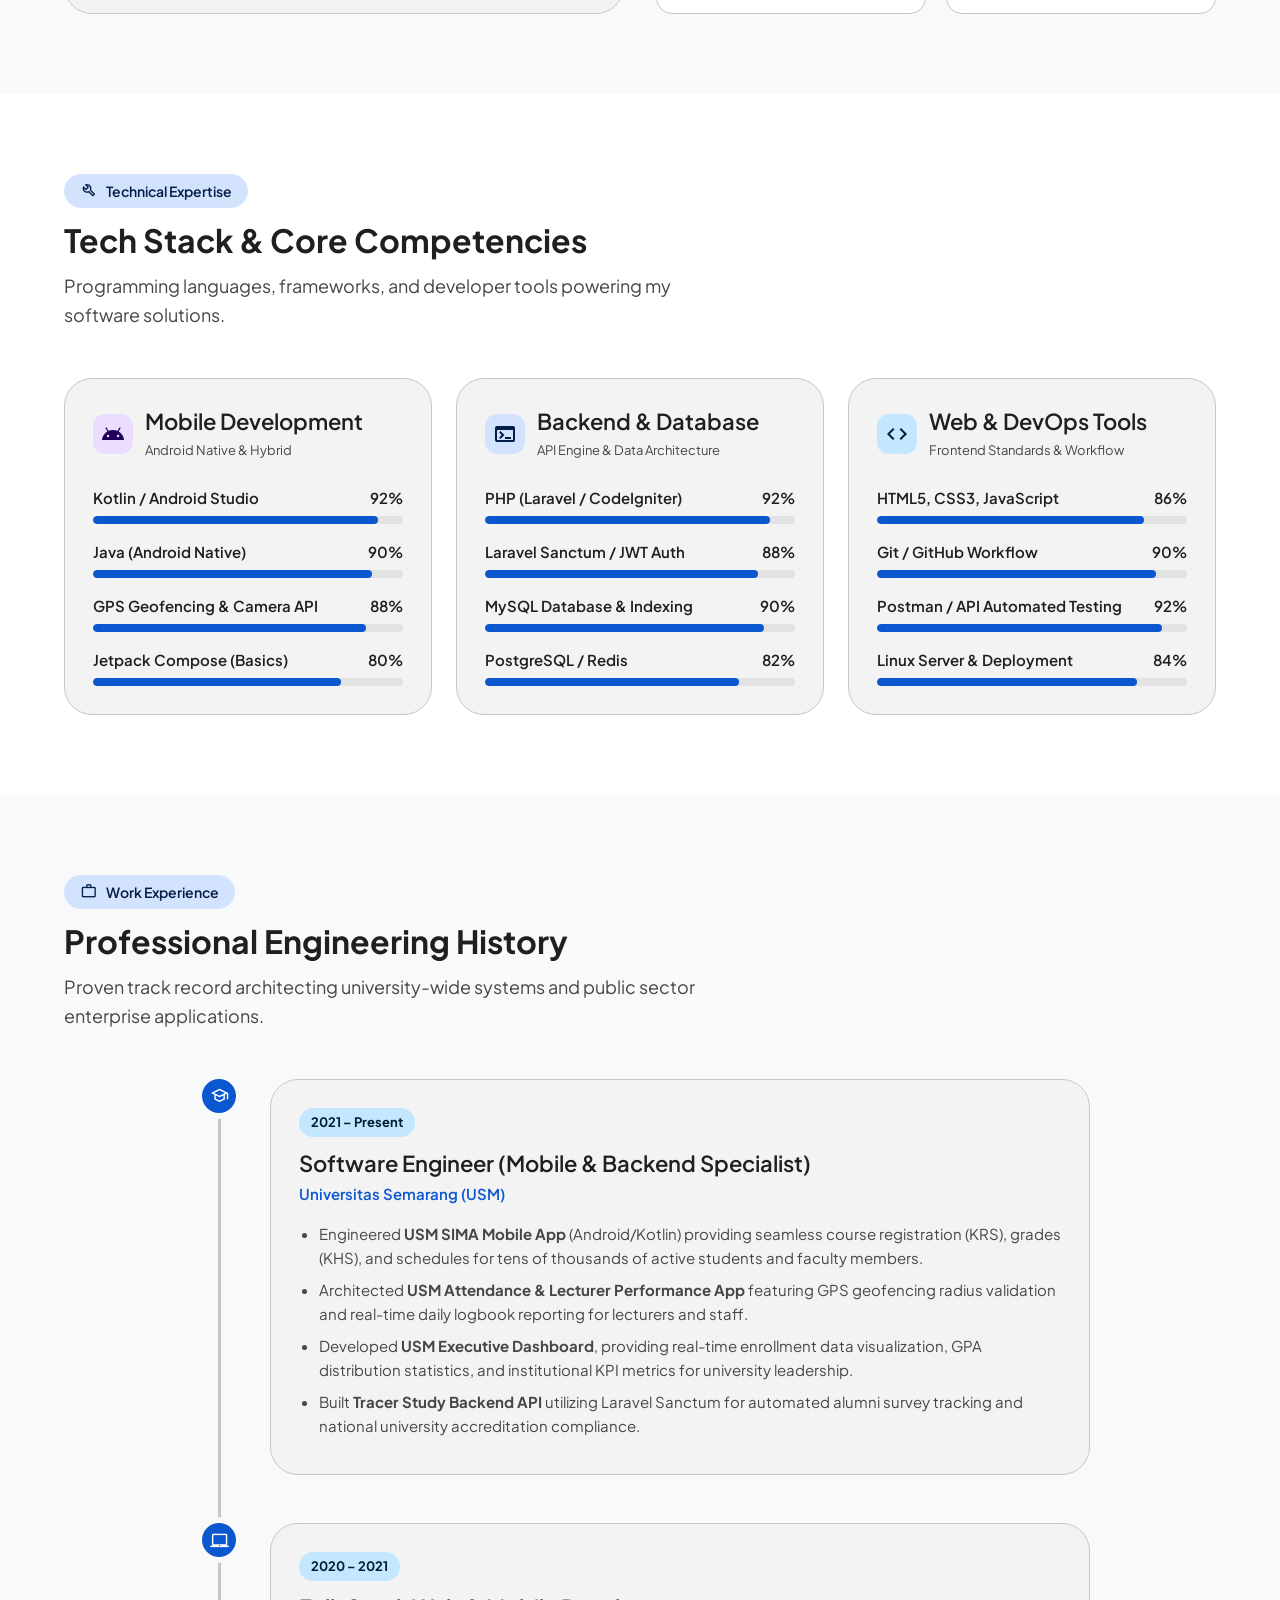
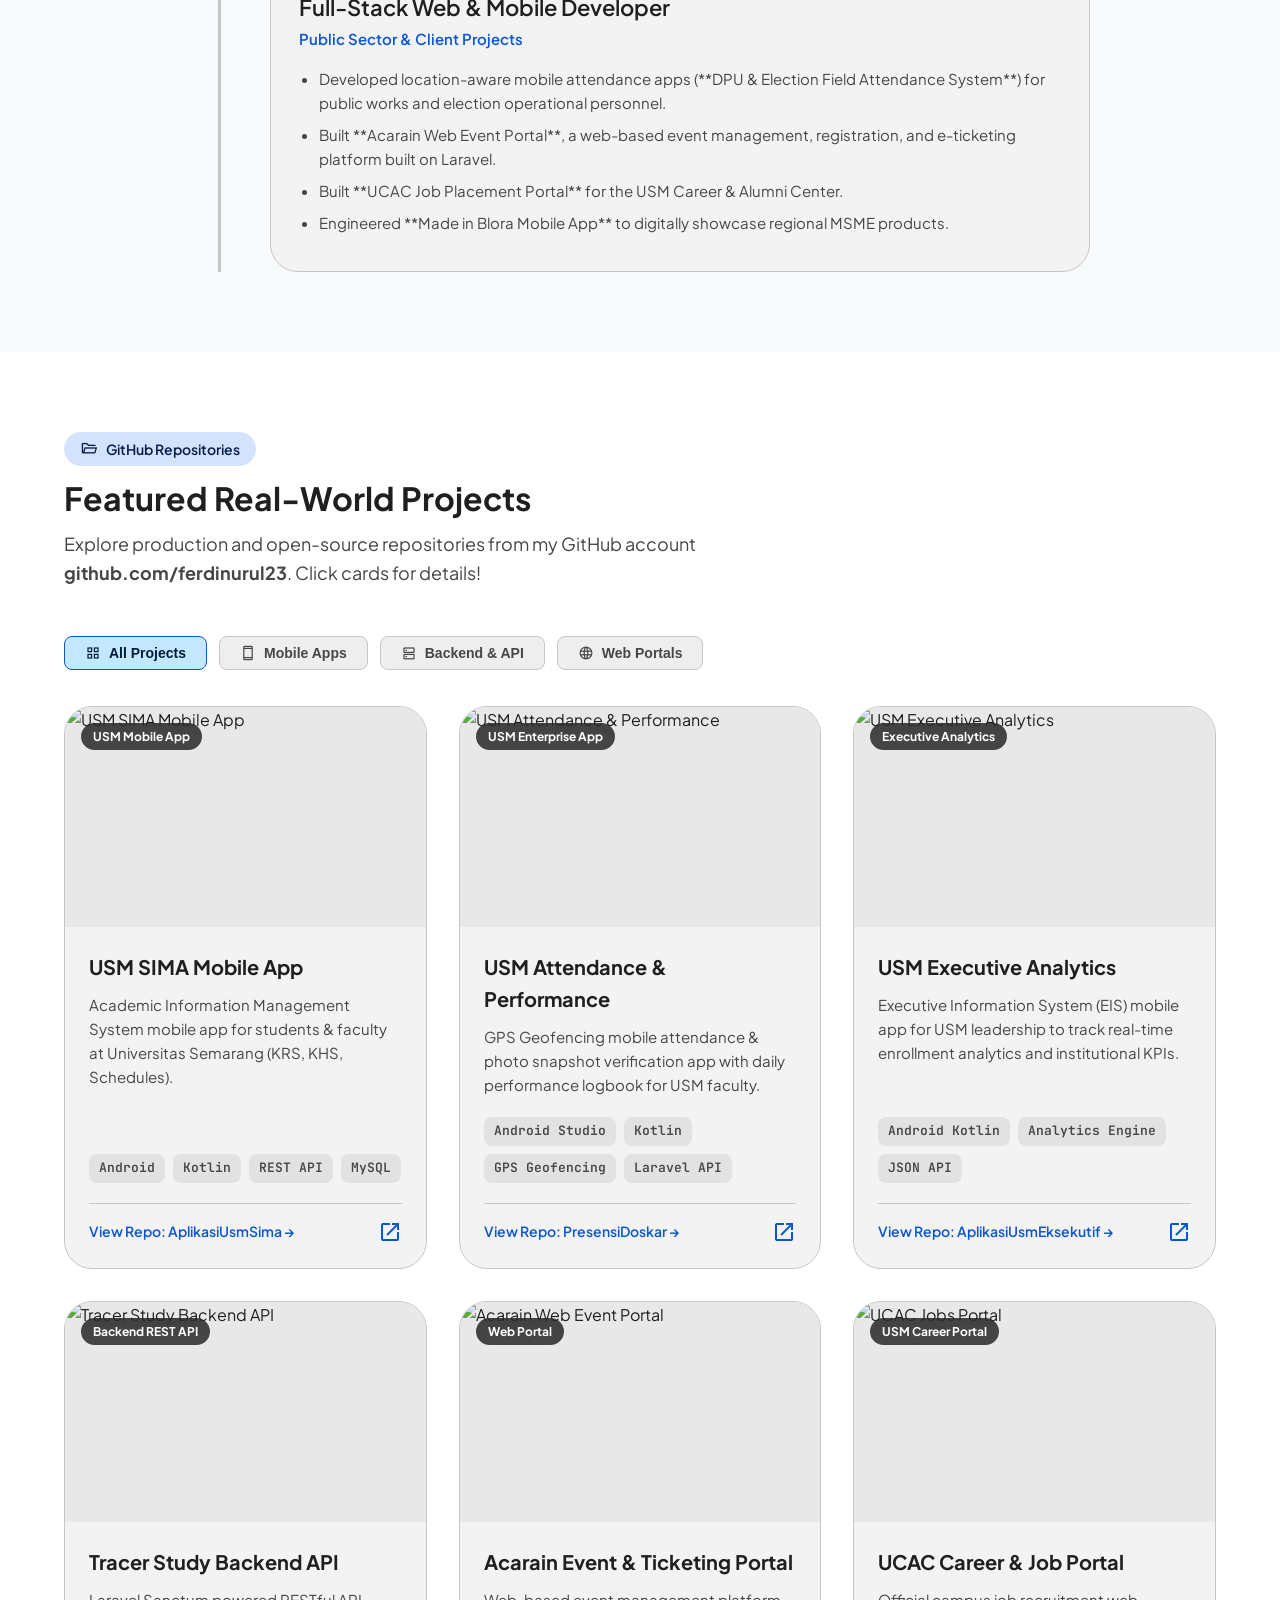
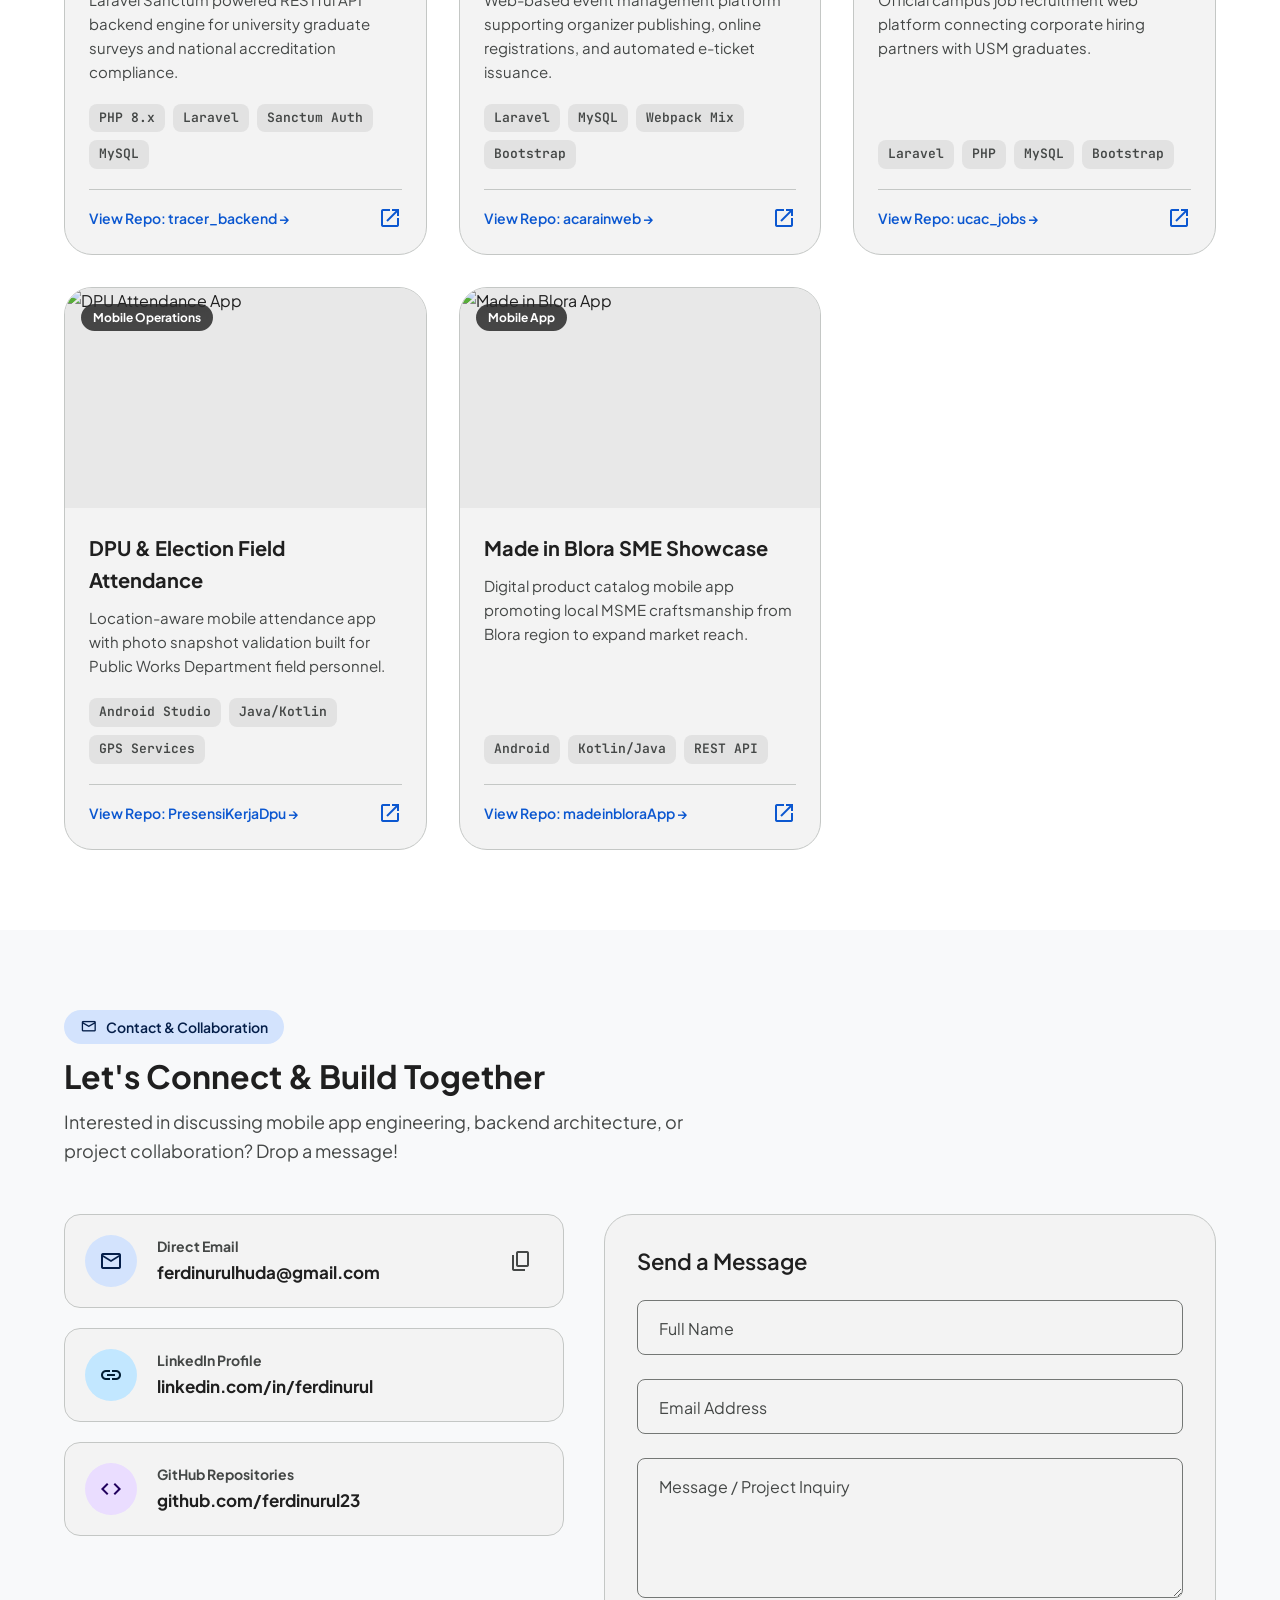
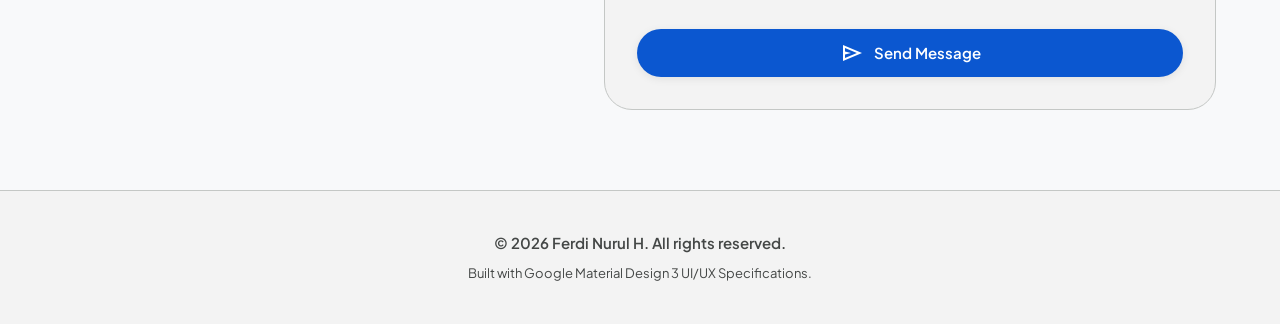
==== commit f38dbd6d: "Add robots.txt Disallow / and meta noindex, nofollow to prevent Google indexing" ====
--- a/index.html
+++ b/index.html
@@ -3,17 +3,13 @@
 <head>
   <meta charset="UTF-8" />
   <meta name="viewport" content="width=device-width, initial-scale=1.0" />
-  <meta name="description" content="Professional Portfolio of Ferdi Nurul - Software Engineer specializing in Native Android Development (Kotlin/Java), Enterprise Backend Systems, and High-Performance RESTful APIs." />
-  <meta name="keywords" content="Ferdi Nurul, Software Engineer, Mobile Developer, Backend Engineer, Android, Kotlin, Laravel, PHP, REST API, Indonesia, Portfolio" />
+  
+  <!-- PREVENT GOOGLE & ALL SEARCH ENGINES FROM INDEXING THIS SITE -->
+  <meta name="robots" content="noindex, nofollow, noarchive, nosnippet" />
+  <meta name="googlebot" content="noindex, nofollow, noarchive, nosnippet" />
+  <meta name="bingbot" content="noindex, nofollow, noarchive, nosnippet" />
+
   <meta name="author" content="Ferdi Nurul" />
-
-  <!-- Open Graph / Social Media -->
-  <meta property="og:type" content="website" />
-  <meta property="og:url" content="https://ferdinurul23.github.io/" />
-  <meta property="og:title" content="Ferdi Nurul | Software Engineer (Mobile & Backend Specialist)" />
-  <meta property="og:description" content="Senior Software Engineer specializing in Native Android Apps (Kotlin/Java), Enterprise Backend Architectures, and RESTful APIs at Universitas Semarang & Public Sector." />
-  <meta property="og:image" content="https://ferdinurul23.github.io/assets/img/profile.png" />
-
   <title>Ferdi Nurul | Software Engineer (Mobile & Backend)</title>
 
   <!-- Google Fonts & Material Symbols -->
@@ -24,26 +20,6 @@
 
   <!-- Material Design 3 Design System -->
   <link rel="stylesheet" href="assets/css/style.css" />
-
-  <!-- Schema.org Person Structured Data -->
-  <script type="application/ld+json">
-  {
-    "@context": "https://schema.org",
-    "@type": "Person",
-    "name": "Ferdi Nurul",
-    "jobTitle": "Software Engineer (Mobile & Backend Specialist)",
-    "worksFor": {
-      "@type": "EducationalOrganization",
-      "name": "Universitas Semarang"
-    },
-    "url": "https://ferdinurul23.github.io/",
-    "sameAs": [
-      "https://www.linkedin.com/in/ferdinurul/",
-      "https://github.com/ferdinurul23"
-    ],
-    "knowsAbout": ["Android Development", "Kotlin", "Java", "PHP", "Laravel", "REST API", "MySQL", "PostgreSQL", "Geofencing GPS"]
-  }
-  </script>
 </head>
 <body>
 
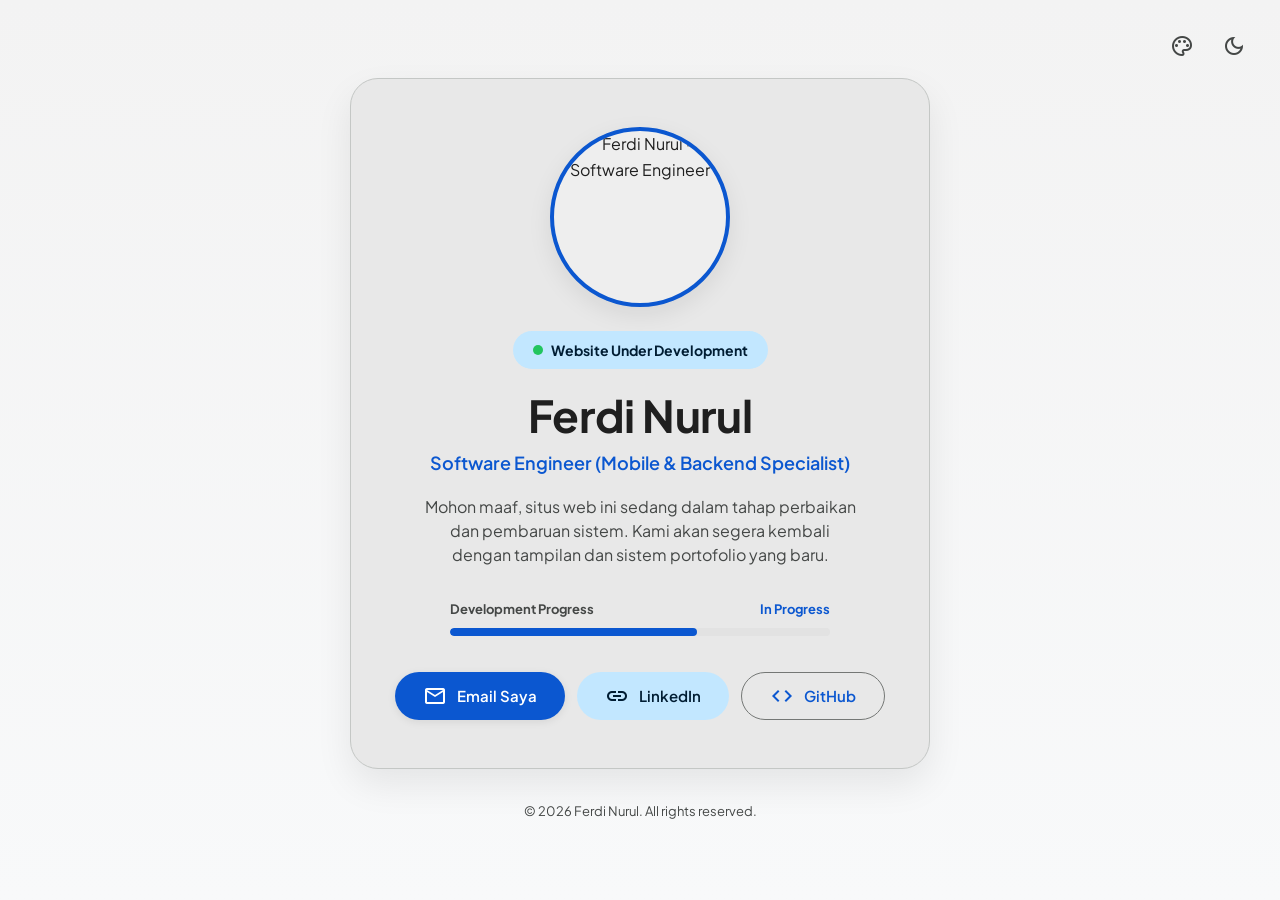
==== commit 5088fcc5: "Comment out portfolio layout and set Under Development page featuring profile2.png" ====
--- a/index.html
+++ b/index.html
@@ -1,5 +1,5 @@
 <!DOCTYPE html>
-<html lang="en">
+<html lang="id">
 <head>
   <meta charset="UTF-8" />
   <meta name="viewport" content="width=device-width, initial-scale=1.0" />
@@ -10,7 +10,7 @@
   <meta name="bingbot" content="noindex, nofollow, noarchive, nosnippet" />
 
   <meta name="author" content="Ferdi Nurul" />
-  <title>Ferdi Nurul | Software Engineer (Mobile & Backend)</title>
+  <title>Ferdi Nurul — Website Under Development</title>
 
   <!-- Google Fonts & Material Symbols -->
   <link rel="preconnect" href="https://fonts.googleapis.com">
@@ -23,34 +23,121 @@
 </head>
 <body>
 
-  <!-- 1. Header & Navigation Component -->
+  <!-- ====================================================================
+       UNDER DEVELOPMENT / UNDER CONSTRUCTION VIEW
+       ==================================================================== -->
+  <main class="developing-container">
+    
+    <!-- Top Action Bar (Theme Toggle & Palette) -->
+    <div style="position: absolute; top: 24px; right: 24px; display: flex; gap: 8px; z-index: 10;">
+      <button id="palette-btn" class="icon-btn md-ripple" title="Pilih Tema Warna Material You" aria-label="Pilih Tema Warna">
+        <span class="material-symbols-outlined">palette</span>
+      </button>
+
+      <!-- Dynamic Color Popover Menu -->
+      <div id="palette-popover" class="palette-popover">
+        <button class="palette-item md-ripple" data-palette-val="default">
+          <span class="color-dot" style="background: #0b57d0;"></span>
+          <span>Google Blue</span>
+        </button>
+        <button class="palette-item md-ripple" data-palette-val="teal">
+          <span class="color-dot" style="background: #006a60;"></span>
+          <span>Cyan Teal</span>
+        </button>
+        <button class="palette-item md-ripple" data-palette-val="emerald">
+          <span class="color-dot" style="background: #1b6c43;"></span>
+          <span>Emerald Green</span>
+        </button>
+        <button class="palette-item md-ripple" data-palette-val="purple">
+          <span class="color-dot" style="background: #6750a4;"></span>
+          <span>Royal Purple</span>
+        </button>
+        <button class="palette-item md-ripple" data-palette-val="amber">
+          <span class="color-dot" style="background: #7a5900;"></span>
+          <span>Warm Amber</span>
+        </button>
+      </div>
+
+      <button id="theme-toggle-btn" class="icon-btn md-ripple" title="Ganti Mode Gelap/Terang" aria-label="Ganti Mode Tema">
+        <span id="theme-toggle-icon" class="material-symbols-outlined">dark_mode</span>
+      </button>
+    </div>
+
+    <div class="developing-card">
+      
+      <!-- Profile Picture (profile2.png) -->
+      <div class="developing-avatar-box">
+        <img src="assets/img/profile2.png" alt="Ferdi Nurul - Software Engineer" class="developing-avatar-img" />
+      </div>
+
+      <div class="developing-badge">
+        <span class="pulse-dot"></span>
+        <span>Website Under Development</span>
+      </div>
+
+      <h1 class="md-display-medium" style="margin-bottom: 8px; color: var(--md-sys-color-on-surface);">
+        Ferdi Nurul
+      </h1>
+
+      <p class="md-title-medium" style="color: var(--md-sys-color-primary); margin-bottom: 20px; font-weight: 600;">
+        Software Engineer (Mobile & Backend Specialist)
+      </p>
+
+      <p class="md-body-medium" style="color: var(--md-sys-color-on-surface-variant); max-width: 440px; margin-bottom: 32px;">
+        Mohon maaf, situs web ini sedang dalam tahap perbaikan dan pembaruan sistem. Kami akan segera kembali dengan tampilan dan sistem portofolio yang baru.
+      </p>
+
+      <!-- Progress Meter -->
+      <div style="width: 100%; max-width: 380px; margin-bottom: 36px;">
+        <div style="display: flex; justify-content: space-between; font-size: 0.8125rem; font-weight: 700; margin-bottom: 8px; color: var(--md-sys-color-on-surface-variant);">
+          <span>Development Progress</span>
+          <span style="color: var(--md-sys-color-primary);">In Progress</span>
+        </div>
+        <div class="skill-progress-bg">
+          <div class="skill-progress-bar" style="width: 65%;"></div>
+        </div>
+      </div>
+
+      <!-- Quick Contact & Social Links -->
+      <div style="display: flex; gap: 12px; flex-wrap: wrap; justify-content: center;">
+        <a href="mailto:ferdinurul23@gmail.com" class="btn-m3 btn-m3-filled md-ripple">
+          <span class="material-symbols-outlined">mail</span>
+          <span>Email Saya</span>
+        </a>
+        <a href="https://www.linkedin.com/in/ferdinurul/" target="_blank" class="btn-m3 btn-m3-tonal md-ripple" rel="noopener noreferrer">
+          <span class="material-symbols-outlined">link</span>
+          <span>LinkedIn</span>
+        </a>
+        <a href="https://github.com/ferdinurul23" target="_blank" class="btn-m3 btn-m3-outlined md-ripple" rel="noopener noreferrer">
+          <span class="material-symbols-outlined">code</span>
+          <span>GitHub</span>
+        </a>
+      </div>
+
+    </div>
+
+    <footer style="margin-top: 32px; font-size: 0.8125rem; color: var(--md-sys-color-on-surface-variant);">
+      © 2026 Ferdi Nurul. All rights reserved.
+    </footer>
+  </main>
+
+  <!-- ====================================================================
+       COMMENTED PREVIOUS FULL PORTFOLIO LAYOUT (MODULAR INCLUDES)
+       ====================================================================
+  <!--
   <div data-include="includes/header.html"></div>
+  <div data-include="includes/hero.html"></div>
+  <div data-include="includes/about.html"></div>
+  <div data-include="includes/skills.html"></div>
+  <div data-include="includes/experience.html"></div>
+  <div data-include="includes/projects.html"></div>
+  <div data-include="includes/contact.html"></div>
+  <div data-include="includes/footer.html"></div>
+  <div data-include="includes/modal.html"></div>
+  -->
+  <!-- ==================================================================== -->
 
-  <!-- 2. Hero Banner Component -->
-  <div data-include="includes/hero.html"></div>
-
-  <!-- 3. About Section Component -->
-  <div data-include="includes/about.html"></div>
-
-  <!-- 4. Skills & Tech Stack Component -->
-  <div data-include="includes/skills.html"></div>
-
-  <!-- 5. Work Experience Component -->
-  <div data-include="includes/experience.html"></div>
-
-  <!-- 6. Projects Showcase Component -->
-  <div data-include="includes/projects.html"></div>
-
-  <!-- 7. Contact Form Component -->
-  <div data-include="includes/contact.html"></div>
-
-  <!-- 8. Footer & FAB Component -->
-  <div data-include="includes/footer.html"></div>
-
-  <!-- 9. Interactive Detail Modal Component -->
-  <div data-include="includes/modal.html"></div>
-
-  <!-- JavaScript Entry Point & Component Engine -->
+  <!-- JavaScript Entry Point -->
   <script src="assets/js/main.js"></script>
 </body>
 </html>
--- a/assets/css/style.css
+++ b/assets/css/style.css
@@ -1329,4 +1329,62 @@
   .highlights-grid {
     grid-template-columns: 1fr;
   }
+}
+
+/* --------------------------------------------------------------------------
+   15. UNDER CONSTRUCTION / DEVELOPING STATE STYLES
+   -------------------------------------------------------------------------- */
+.developing-container {
+  min-height: 100vh;
+  display: flex;
+  flex-direction: column;
+  align-items: center;
+  justify-content: center;
+  padding: 40px 24px;
+  text-align: center;
+  background: linear-gradient(180deg, var(--md-sys-color-surface-container-low) 0%, var(--md-sys-color-surface) 100%);
+}
+
+.developing-card {
+  background-color: var(--md-sys-color-surface-container-high);
+  border: 1px solid var(--md-sys-color-outline-variant);
+  border-radius: var(--md-shape-corner-extra-large);
+  padding: 48px 36px;
+  max-width: 580px;
+  width: 100%;
+  box-shadow: 0 16px 36px var(--md-sys-color-shadow);
+  display: flex;
+  flex-direction: column;
+  align-items: center;
+}
+
+.developing-avatar-box {
+  width: 180px;
+  height: 180px;
+  border-radius: 50%;
+  overflow: hidden;
+  border: 4px solid var(--md-sys-color-primary);
+  box-shadow: 0 8px 24px var(--md-sys-color-shadow);
+  margin-bottom: 24px;
+  background-color: var(--md-sys-color-surface-container);
+}
+
+.developing-avatar-img {
+  width: 100%;
+  height: 100%;
+  object-fit: cover;
+  object-position: center top;
+}
+
+.developing-badge {
+  display: inline-flex;
+  align-items: center;
+  gap: 8px;
+  padding: 8px 20px;
+  background-color: var(--md-sys-color-secondary-container);
+  color: var(--md-sys-color-on-secondary-container);
+  border-radius: var(--md-shape-corner-full);
+  font-size: 0.875rem;
+  font-weight: 700;
+  margin-bottom: 20px;
 }
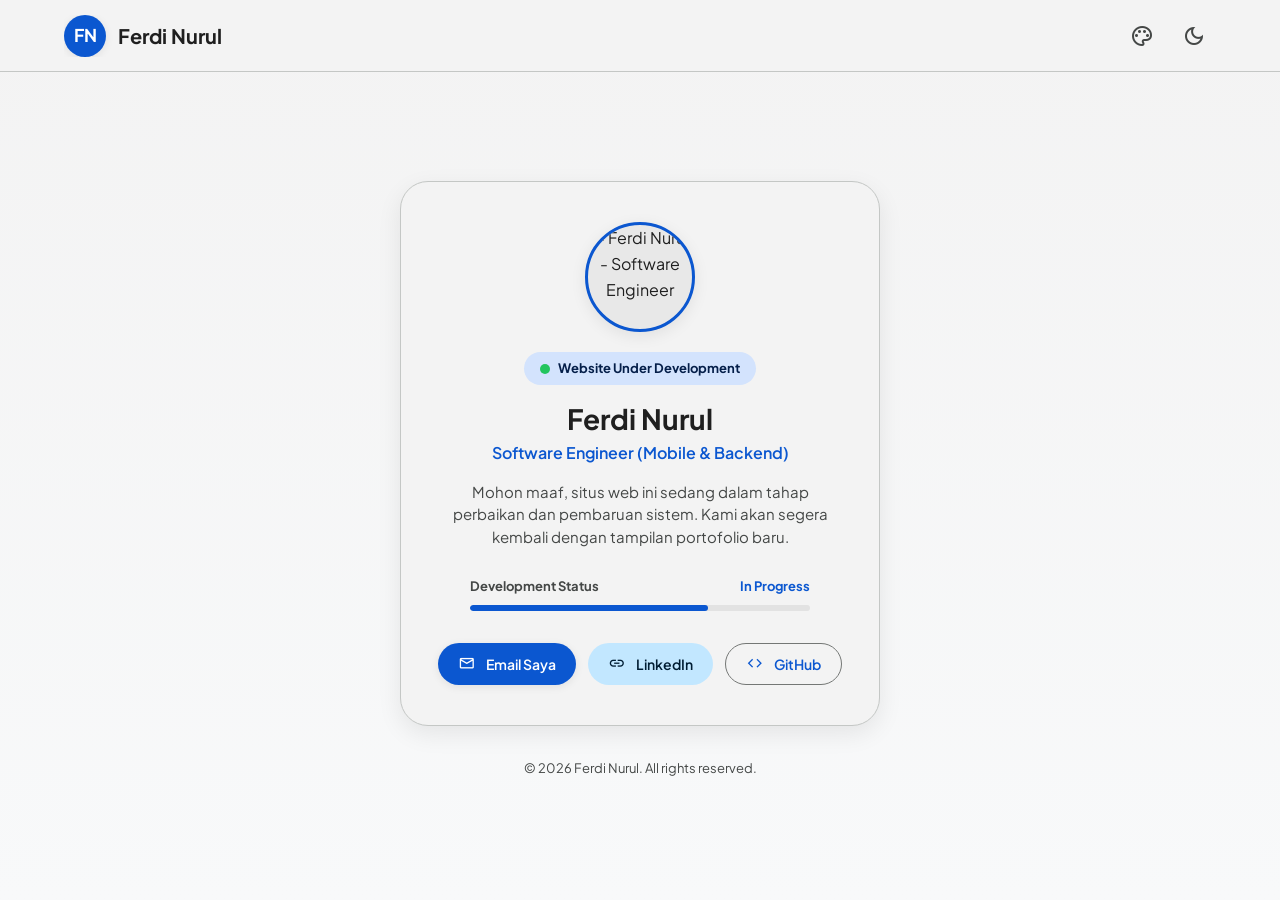
==== commit 9717f189: "Refine Under Development layout with strict Material Design 3 specs and proportional avatar size" ====
--- a/index.html
+++ b/index.html
@@ -23,93 +23,104 @@
 </head>
 <body>
 
+  <!-- M3 TOP APP BAR (PINNED HEADER) -->
+  <header id="top-app-bar" class="md-top-app-bar">
+    <div class="container top-bar-container">
+      <a href="#" class="brand-logo md-ripple">
+        <div class="logo-avatar">FN</div>
+        <span>Ferdi Nurul</span>
+      </a>
+
+      <!-- Action Buttons (Theme Toggle & Dynamic Color Picker) -->
+      <div class="top-actions">
+        <button id="palette-btn" class="icon-btn md-ripple" title="Pilih Tema Warna Material You" aria-label="Pilih Tema Warna">
+          <span class="material-symbols-outlined">palette</span>
+        </button>
+
+        <!-- Dynamic Color Popover Menu -->
+        <div id="palette-popover" class="palette-popover">
+          <button class="palette-item md-ripple" data-palette-val="default">
+            <span class="color-dot" style="background: #0b57d0;"></span>
+            <span>Google Blue</span>
+          </button>
+          <button class="palette-item md-ripple" data-palette-val="teal">
+            <span class="color-dot" style="background: #006a60;"></span>
+            <span>Cyan Teal</span>
+          </button>
+          <button class="palette-item md-ripple" data-palette-val="emerald">
+            <span class="color-dot" style="background: #1b6c43;"></span>
+            <span>Emerald Green</span>
+          </button>
+          <button class="palette-item md-ripple" data-palette-val="purple">
+            <span class="color-dot" style="background: #6750a4;"></span>
+            <span>Royal Purple</span>
+          </button>
+          <button class="palette-item md-ripple" data-palette-val="amber">
+            <span class="color-dot" style="background: #7a5900;"></span>
+            <span>Warm Amber</span>
+          </button>
+        </div>
+
+        <button id="theme-toggle-btn" class="icon-btn md-ripple" title="Ganti Mode Gelap/Terang" aria-label="Ganti Mode Tema">
+          <span id="theme-toggle-icon" class="material-symbols-outlined">dark_mode</span>
+        </button>
+      </div>
+    </div>
+  </header>
+
   <!-- ====================================================================
-       UNDER DEVELOPMENT / UNDER CONSTRUCTION VIEW
+       UNDER DEVELOPMENT VIEW (STRICT M3 SPECIFICATIONS)
        ==================================================================== -->
   <main class="developing-container">
     
-    <!-- Top Action Bar (Theme Toggle & Palette) -->
-    <div style="position: absolute; top: 24px; right: 24px; display: flex; gap: 8px; z-index: 10;">
-      <button id="palette-btn" class="icon-btn md-ripple" title="Pilih Tema Warna Material You" aria-label="Pilih Tema Warna">
-        <span class="material-symbols-outlined">palette</span>
-      </button>
-
-      <!-- Dynamic Color Popover Menu -->
-      <div id="palette-popover" class="palette-popover">
-        <button class="palette-item md-ripple" data-palette-val="default">
-          <span class="color-dot" style="background: #0b57d0;"></span>
-          <span>Google Blue</span>
-        </button>
-        <button class="palette-item md-ripple" data-palette-val="teal">
-          <span class="color-dot" style="background: #006a60;"></span>
-          <span>Cyan Teal</span>
-        </button>
-        <button class="palette-item md-ripple" data-palette-val="emerald">
-          <span class="color-dot" style="background: #1b6c43;"></span>
-          <span>Emerald Green</span>
-        </button>
-        <button class="palette-item md-ripple" data-palette-val="purple">
-          <span class="color-dot" style="background: #6750a4;"></span>
-          <span>Royal Purple</span>
-        </button>
-        <button class="palette-item md-ripple" data-palette-val="amber">
-          <span class="color-dot" style="background: #7a5900;"></span>
-          <span>Warm Amber</span>
-        </button>
-      </div>
-
-      <button id="theme-toggle-btn" class="icon-btn md-ripple" title="Ganti Mode Gelap/Terang" aria-label="Ganti Mode Tema">
-        <span id="theme-toggle-icon" class="material-symbols-outlined">dark_mode</span>
-      </button>
-    </div>
-
     <div class="developing-card">
       
-      <!-- Profile Picture (profile2.png) -->
+      <!-- Proportional M3 Profile Avatar (profile2.png) -->
       <div class="developing-avatar-box">
         <img src="assets/img/profile2.png" alt="Ferdi Nurul - Software Engineer" class="developing-avatar-img" />
       </div>
 
+      <!-- M3 Filter Chip / Status Badge -->
       <div class="developing-badge">
         <span class="pulse-dot"></span>
         <span>Website Under Development</span>
       </div>
 
-      <h1 class="md-display-medium" style="margin-bottom: 8px; color: var(--md-sys-color-on-surface);">
+      <h1 class="md-headline-large" style="margin-bottom: 6px; color: var(--md-sys-color-on-surface); font-size: 1.75rem;">
         Ferdi Nurul
       </h1>
 
-      <p class="md-title-medium" style="color: var(--md-sys-color-primary); margin-bottom: 20px; font-weight: 600;">
-        Software Engineer (Mobile & Backend Specialist)
+      <p class="md-title-medium" style="color: var(--md-sys-color-primary); margin-bottom: 16px; font-weight: 600; font-size: 1rem;">
+        Software Engineer (Mobile & Backend)
       </p>
 
-      <p class="md-body-medium" style="color: var(--md-sys-color-on-surface-variant); max-width: 440px; margin-bottom: 32px;">
-        Mohon maaf, situs web ini sedang dalam tahap perbaikan dan pembaruan sistem. Kami akan segera kembali dengan tampilan dan sistem portofolio yang baru.
+      <p class="md-body-medium" style="color: var(--md-sys-color-on-surface-variant); max-width: 400px; margin-bottom: 28px; font-size: 0.9375rem; line-height: 1.5;">
+        Mohon maaf, situs web ini sedang dalam tahap perbaikan dan pembaruan sistem. Kami akan segera kembali dengan tampilan portofolio baru.
       </p>
 
-      <!-- Progress Meter -->
-      <div style="width: 100%; max-width: 380px; margin-bottom: 36px;">
+      <!-- M3 Progress Indicator Bar -->
+      <div style="width: 100%; max-width: 340px; margin-bottom: 32px;">
         <div style="display: flex; justify-content: space-between; font-size: 0.8125rem; font-weight: 700; margin-bottom: 8px; color: var(--md-sys-color-on-surface-variant);">
-          <span>Development Progress</span>
+          <span>Development Status</span>
           <span style="color: var(--md-sys-color-primary);">In Progress</span>
         </div>
-        <div class="skill-progress-bg">
-          <div class="skill-progress-bar" style="width: 65%;"></div>
+        <div class="skill-progress-bg" style="height: 6px;">
+          <div class="skill-progress-bar" style="width: 70%;"></div>
         </div>
       </div>
 
-      <!-- Quick Contact & Social Links -->
+      <!-- Quick Contact & Social M3 Buttons -->
       <div style="display: flex; gap: 12px; flex-wrap: wrap; justify-content: center;">
-        <a href="mailto:ferdinurul23@gmail.com" class="btn-m3 btn-m3-filled md-ripple">
-          <span class="material-symbols-outlined">mail</span>
+        <a href="mailto:ferdinurul23@gmail.com" class="btn-m3 btn-m3-filled md-ripple" style="height: 42px; padding: 0 20px; font-size: 0.875rem;">
+          <span class="material-symbols-outlined" style="font-size: 1.1rem;">mail</span>
           <span>Email Saya</span>
         </a>
-        <a href="https://www.linkedin.com/in/ferdinurul/" target="_blank" class="btn-m3 btn-m3-tonal md-ripple" rel="noopener noreferrer">
-          <span class="material-symbols-outlined">link</span>
+        <a href="https://www.linkedin.com/in/ferdinurul/" target="_blank" class="btn-m3 btn-m3-tonal md-ripple" style="height: 42px; padding: 0 20px; font-size: 0.875rem;" rel="noopener noreferrer">
+          <span class="material-symbols-outlined" style="font-size: 1.1rem;">link</span>
           <span>LinkedIn</span>
         </a>
-        <a href="https://github.com/ferdinurul23" target="_blank" class="btn-m3 btn-m3-outlined md-ripple" rel="noopener noreferrer">
-          <span class="material-symbols-outlined">code</span>
+        <a href="https://github.com/ferdinurul23" target="_blank" class="btn-m3 btn-m3-outlined md-ripple" style="height: 42px; padding: 0 20px; font-size: 0.875rem;" rel="noopener noreferrer">
+          <span class="material-symbols-outlined" style="font-size: 1.1rem;">code</span>
           <span>GitHub</span>
         </a>
       </div>
@@ -137,7 +148,6 @@
   -->
   <!-- ==================================================================== -->
 
-  <!-- JavaScript Entry Point -->
   <script src="assets/js/main.js"></script>
 </body>
 </html>
--- a/assets/css/style.css
+++ b/assets/css/style.css
@@ -1332,7 +1332,7 @@
 }
 
 /* --------------------------------------------------------------------------
-   15. UNDER CONSTRUCTION / DEVELOPING STATE STYLES
+   15. UNDER CONSTRUCTION / DEVELOPING STATE STYLES (M3 SPEC)
    -------------------------------------------------------------------------- */
 .developing-container {
   min-height: 100vh;
@@ -1340,33 +1340,40 @@
   flex-direction: column;
   align-items: center;
   justify-content: center;
-  padding: 40px 24px;
+  padding: 100px 24px 40px;
   text-align: center;
   background: linear-gradient(180deg, var(--md-sys-color-surface-container-low) 0%, var(--md-sys-color-surface) 100%);
 }
 
 .developing-card {
-  background-color: var(--md-sys-color-surface-container-high);
+  background-color: var(--md-sys-color-surface-container-low);
   border: 1px solid var(--md-sys-color-outline-variant);
   border-radius: var(--md-shape-corner-extra-large);
-  padding: 48px 36px;
-  max-width: 580px;
+  padding: 40px 32px;
+  max-width: 480px;
   width: 100%;
-  box-shadow: 0 16px 36px var(--md-sys-color-shadow);
+  box-shadow: 0 8px 24px var(--md-sys-color-shadow);
   display: flex;
   flex-direction: column;
   align-items: center;
+  transition: all var(--md-sys-motion-duration-medium) ease;
+}
+
+.developing-card:hover {
+  background-color: var(--md-sys-color-surface-container);
+  box-shadow: 0 12px 32px var(--md-sys-color-shadow-hover);
 }
 
 .developing-avatar-box {
-  width: 180px;
-  height: 180px;
+  width: 110px;
+  height: 110px;
   border-radius: 50%;
   overflow: hidden;
-  border: 4px solid var(--md-sys-color-primary);
-  box-shadow: 0 8px 24px var(--md-sys-color-shadow);
-  margin-bottom: 24px;
-  background-color: var(--md-sys-color-surface-container);
+  border: 3px solid var(--md-sys-color-primary);
+  box-shadow: 0 4px 16px var(--md-sys-color-shadow);
+  margin-bottom: 20px;
+  background-color: var(--md-sys-color-surface-container-high);
+  flex-shrink: 0;
 }
 
 .developing-avatar-img {
@@ -1380,11 +1387,11 @@
   display: inline-flex;
   align-items: center;
   gap: 8px;
-  padding: 8px 20px;
-  background-color: var(--md-sys-color-secondary-container);
-  color: var(--md-sys-color-on-secondary-container);
+  padding: 6px 16px;
+  background-color: var(--md-sys-color-primary-container);
+  color: var(--md-sys-color-on-primary-container);
   border-radius: var(--md-shape-corner-full);
-  font-size: 0.875rem;
+  font-size: 0.8125rem;
   font-weight: 700;
-  margin-bottom: 20px;
+  margin-bottom: 16px;
 }
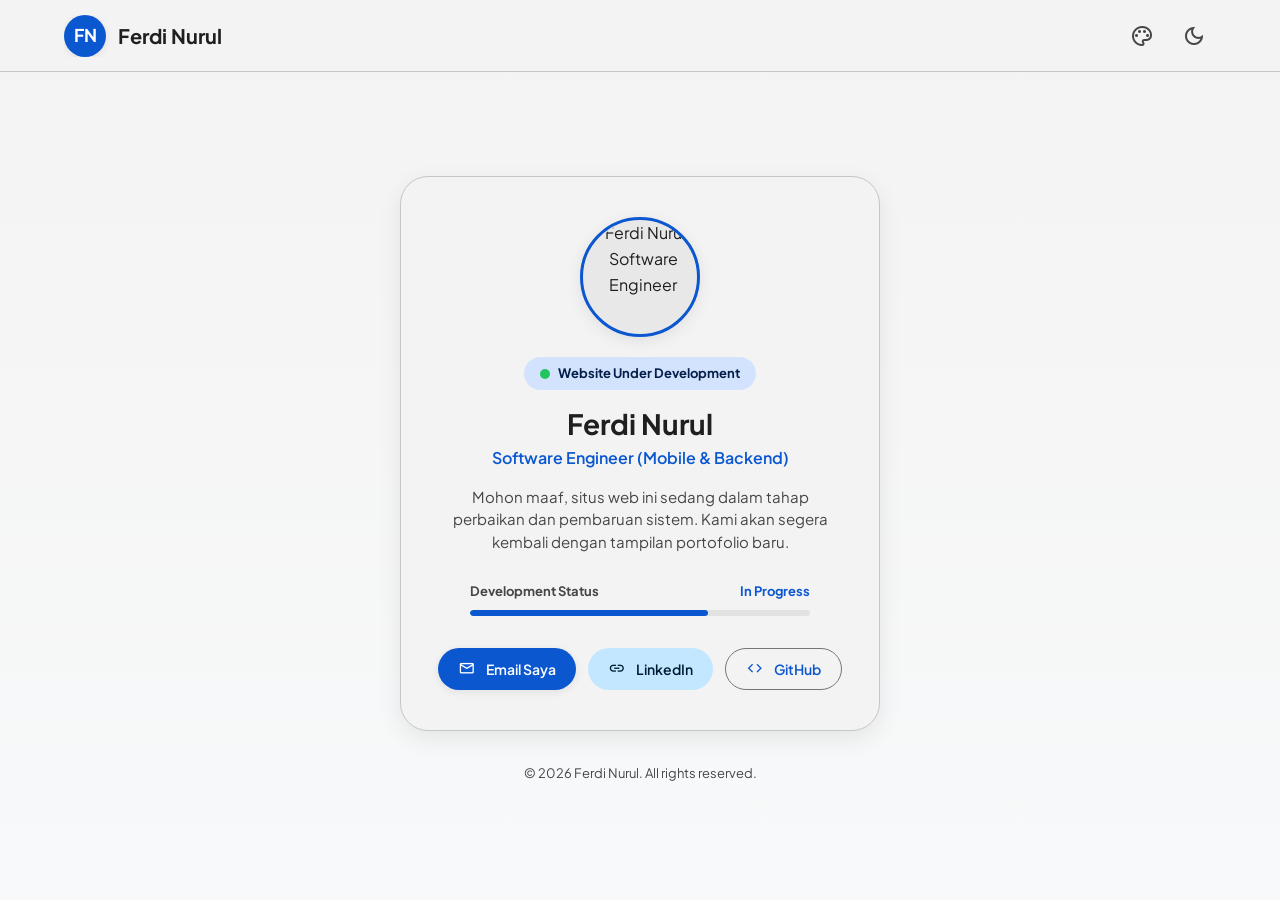
==== commit aa8e3d6b: "Fix avatar profile2.png size to strictly 120px circular photo profile, preventing screen overflow" ====
--- a/index.html
+++ b/index.html
@@ -75,10 +75,11 @@
     
     <div class="developing-card">
       
-      <!-- Proportional M3 Profile Avatar (profile2.png) -->
-      <div class="developing-avatar-box">
-        <img src="assets/img/profile2.png" alt="Ferdi Nurul - Software Engineer" class="developing-avatar-img" />
+      <!-- Fixed Proportional Profile Avatar (profile2.png) -->
+      <div class="developing-avatar-box" style="width: 120px; height: 120px; max-width: 120px; max-height: 120px; border-radius: 50%; overflow: hidden; margin: 0 auto 20px auto; flex-shrink: 0; border: 3px solid var(--md-sys-color-primary);">
+        <img src="assets/img/profile2.png" alt="Ferdi Nurul - Software Engineer" class="developing-avatar-img" width="120" height="120" style="width: 120px; height: 120px; max-width: 120px; max-height: 120px; object-fit: cover; object-position: center top; border-radius: 50%; display: block;" />
       </div>
+
 
       <!-- M3 Filter Chip / Status Badge -->
       <div class="developing-badge">
--- a/assets/css/style.css
+++ b/assets/css/style.css
@@ -1364,23 +1364,35 @@
   box-shadow: 0 12px 32px var(--md-sys-color-shadow-hover);
 }
 
+img {
+  max-width: 100%;
+}
+
 .developing-avatar-box {
-  width: 110px;
-  height: 110px;
-  border-radius: 50%;
-  overflow: hidden;
-  border: 3px solid var(--md-sys-color-primary);
-  box-shadow: 0 4px 16px var(--md-sys-color-shadow);
-  margin-bottom: 20px;
-  background-color: var(--md-sys-color-surface-container-high);
-  flex-shrink: 0;
+  width: 120px !important;
+  height: 120px !important;
+  max-width: 120px !important;
+  max-height: 120px !important;
+  min-width: 120px !important;
+  min-height: 120px !important;
+  border-radius: 50% !important;
+  overflow: hidden !important;
+  border: 3px solid var(--md-sys-color-primary) !important;
+  box-shadow: 0 4px 16px var(--md-sys-color-shadow) !important;
+  margin: 0 auto 20px auto !important;
+  background-color: var(--md-sys-color-surface-container-high) !important;
+  flex-shrink: 0 !important;
 }
 
 .developing-avatar-img {
-  width: 100%;
-  height: 100%;
-  object-fit: cover;
-  object-position: center top;
+  width: 120px !important;
+  height: 120px !important;
+  max-width: 120px !important;
+  max-height: 120px !important;
+  object-fit: cover !important;
+  object-position: center top !important;
+  border-radius: 50% !important;
+  display: block !important;
 }
 
 .developing-badge {
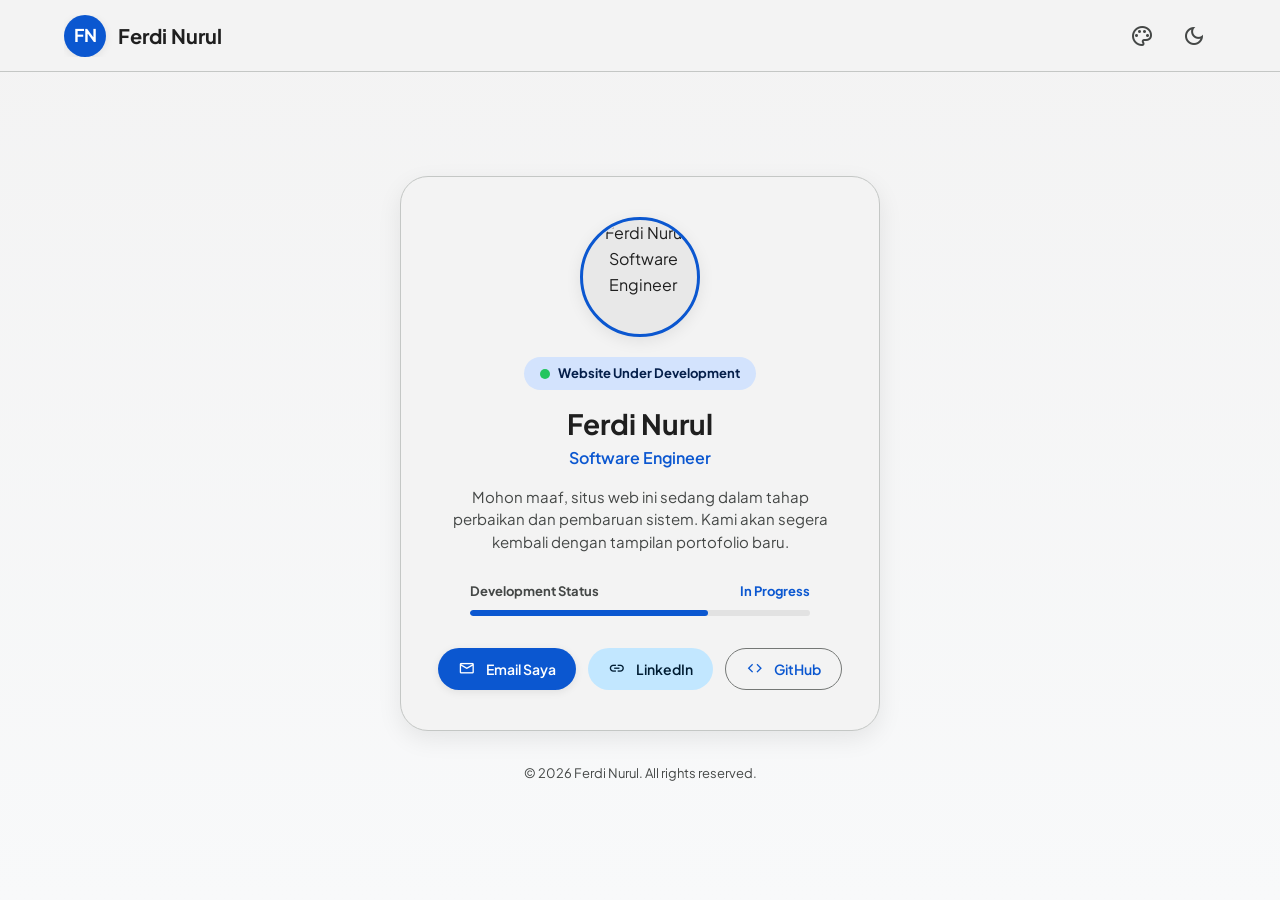
==== commit 6d83215c: "Update job title in hero section to simplify description" ====
--- a/index.html
+++ b/index.html
@@ -92,7 +92,7 @@
       </h1>
 
       <p class="md-title-medium" style="color: var(--md-sys-color-primary); margin-bottom: 16px; font-weight: 600; font-size: 1rem;">
-        Software Engineer (Mobile & Backend)
+        Software Engineer
       </p>
 
       <p class="md-body-medium" style="color: var(--md-sys-color-on-surface-variant); max-width: 400px; margin-bottom: 28px; font-size: 0.9375rem; line-height: 1.5;">
